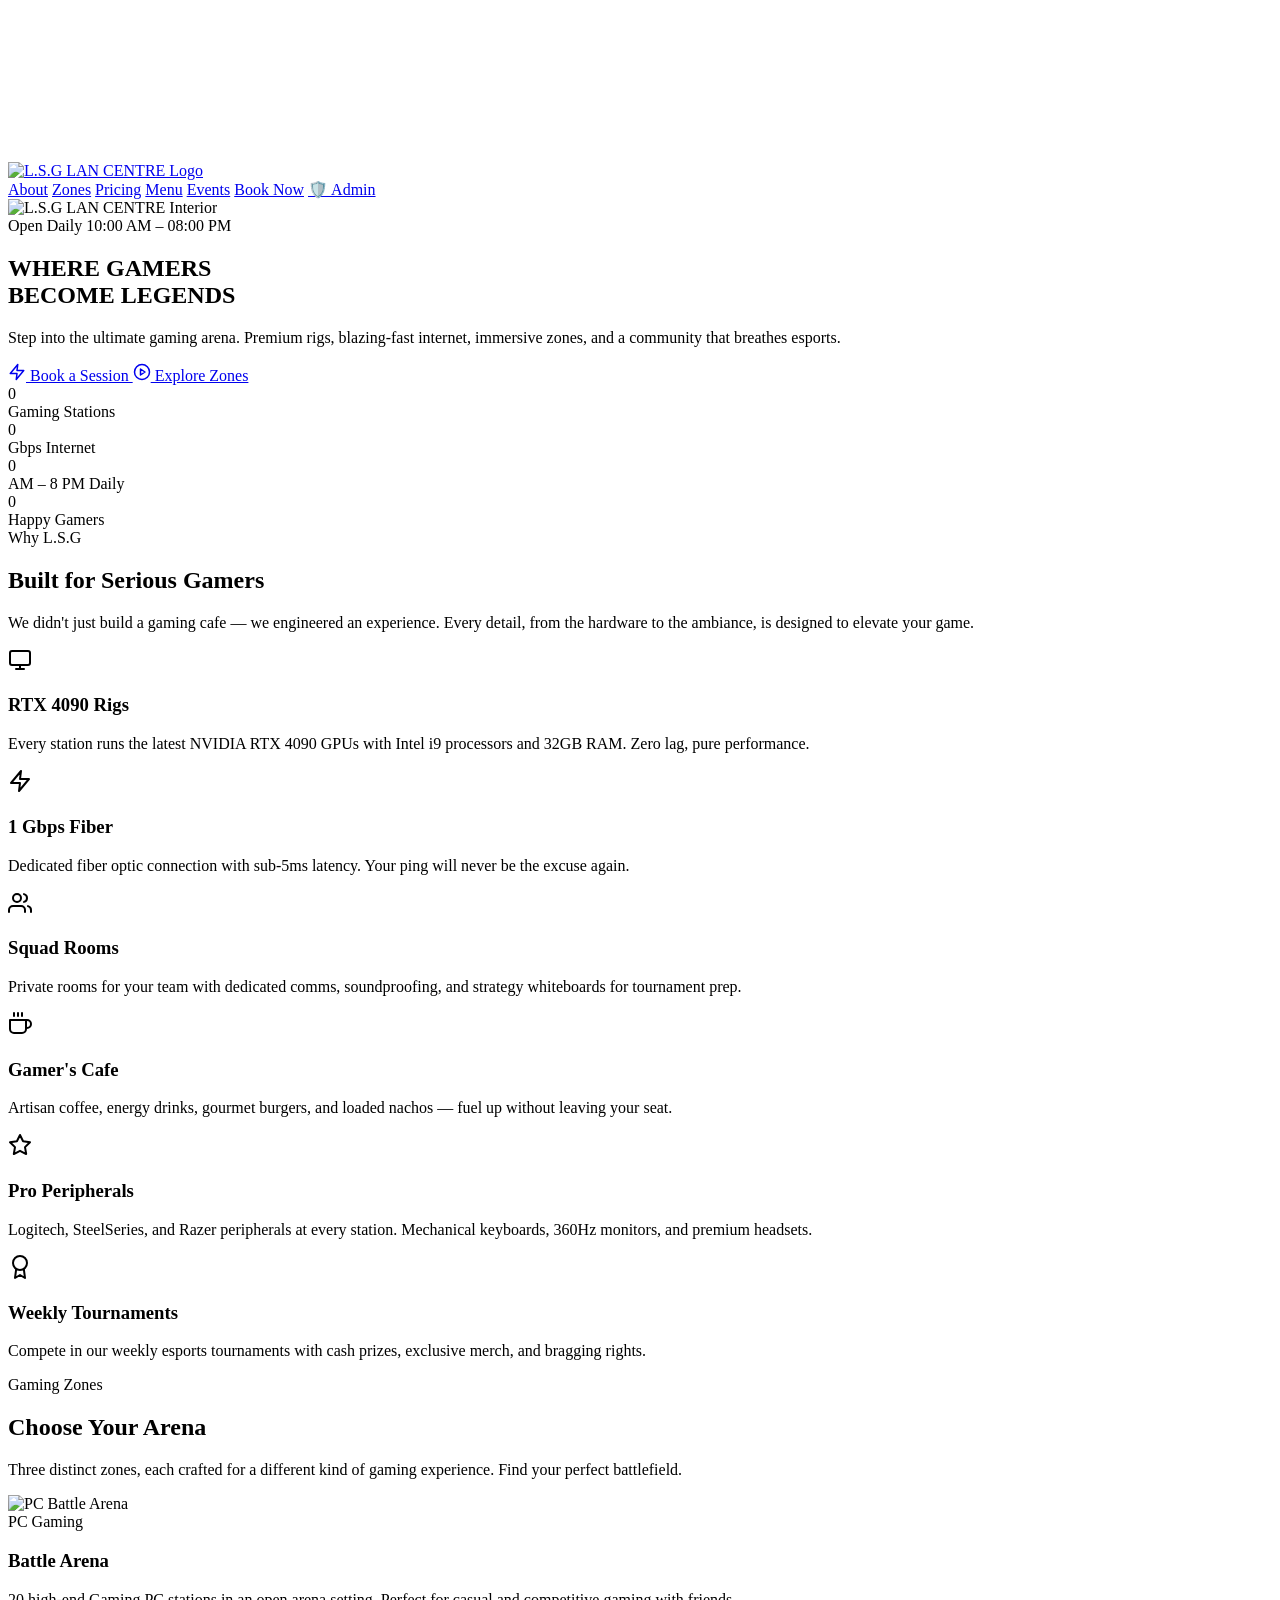
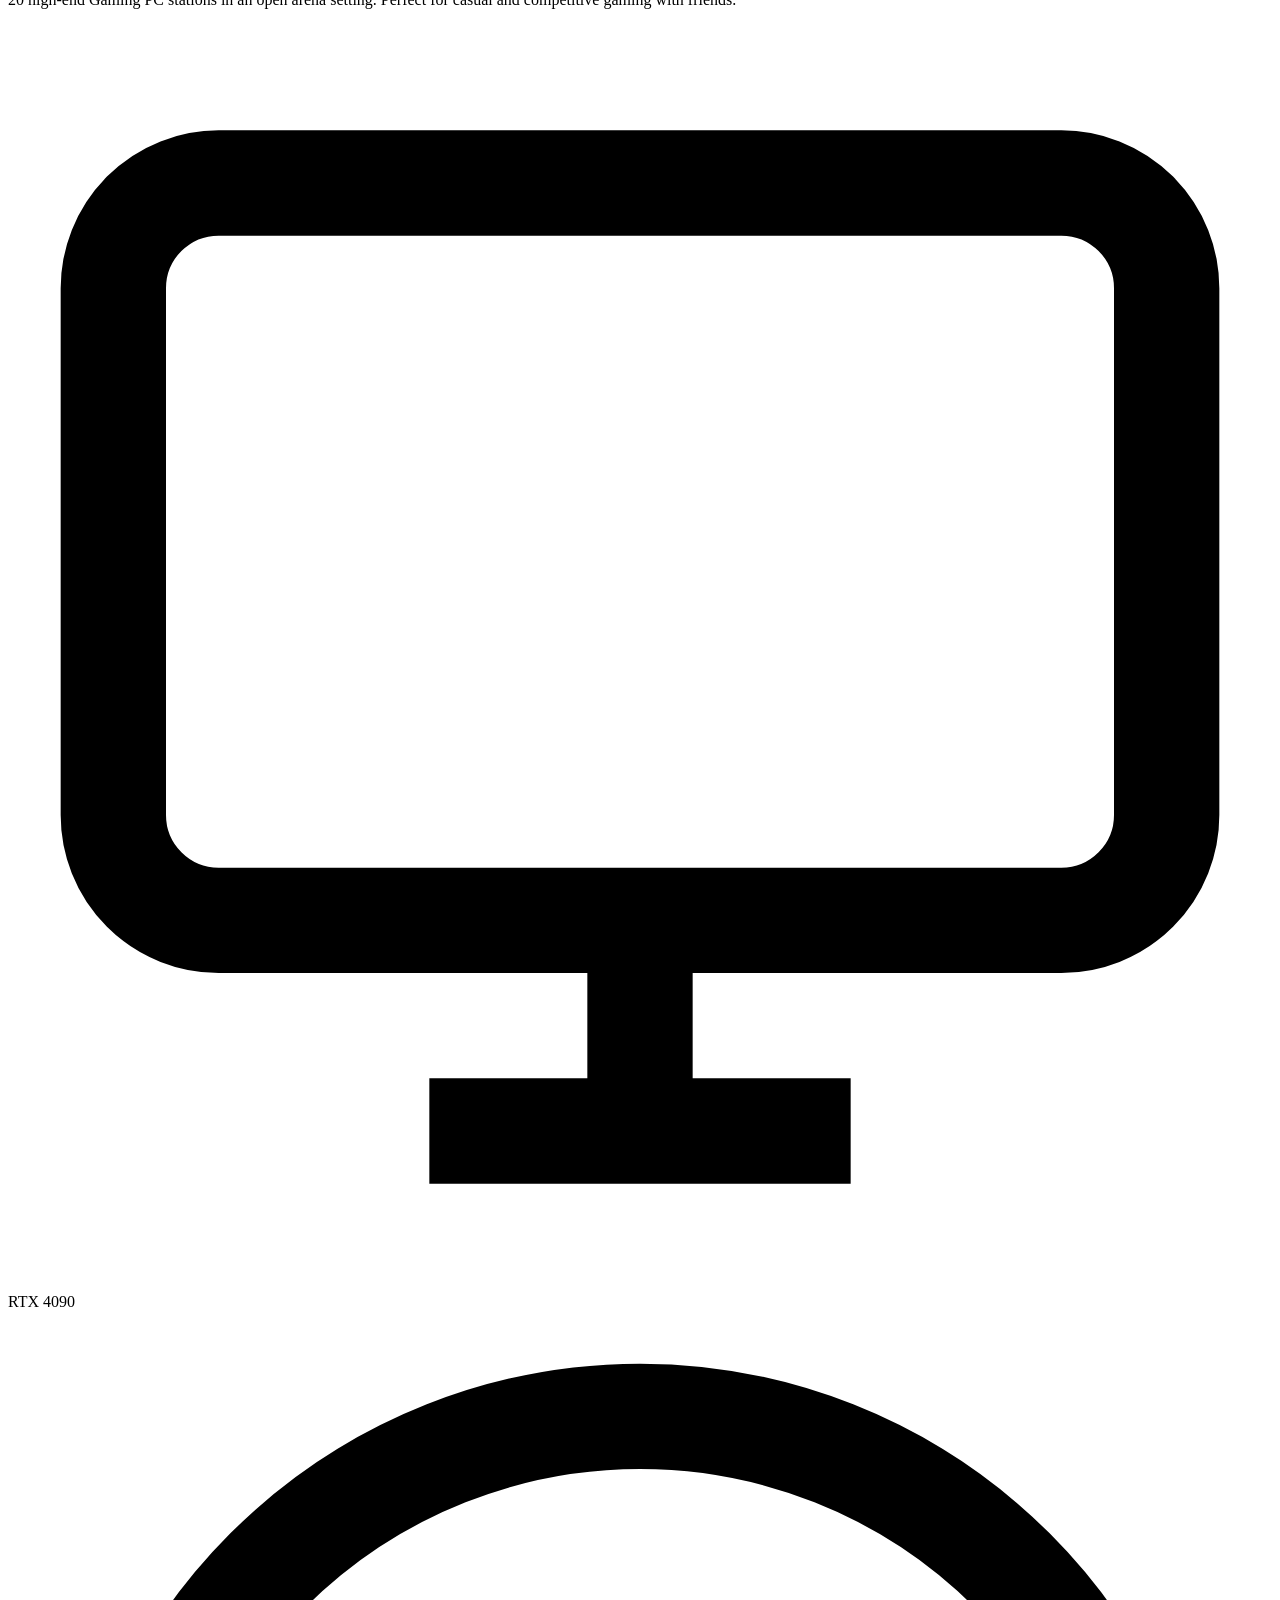
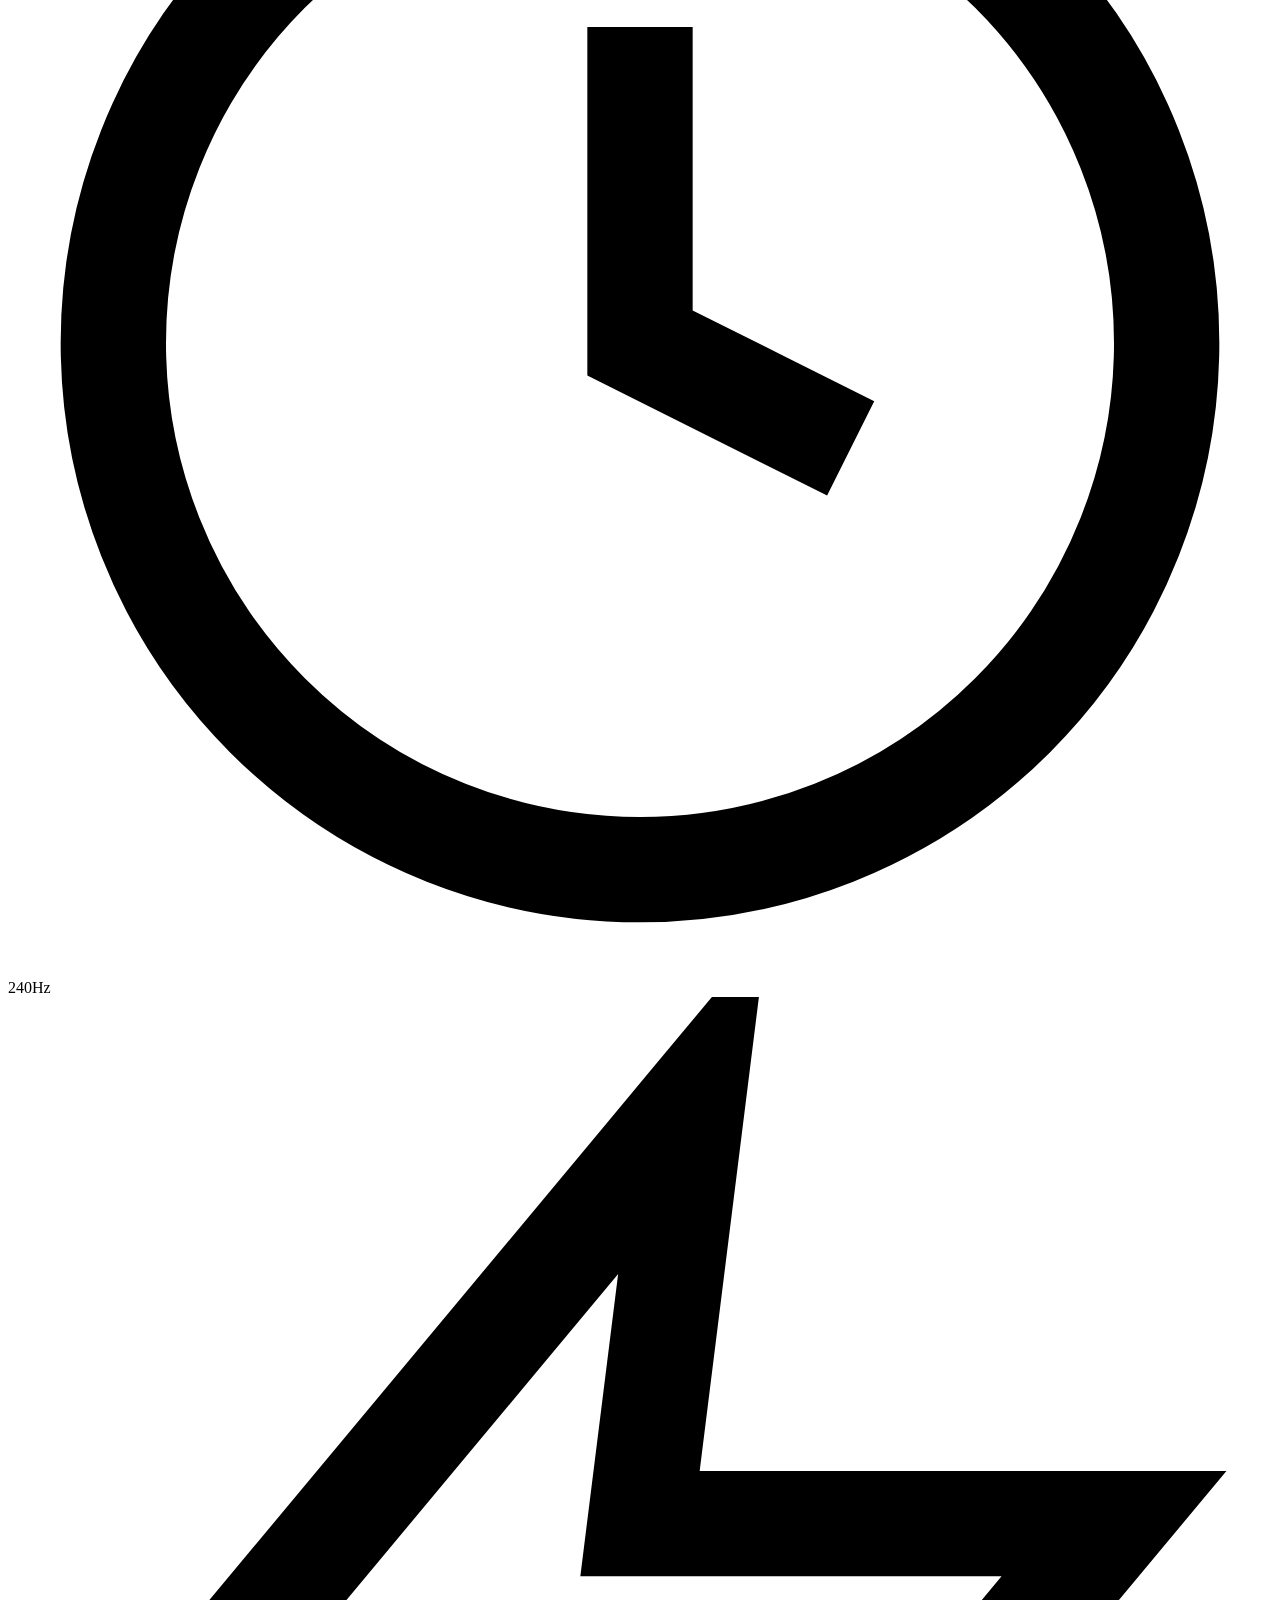
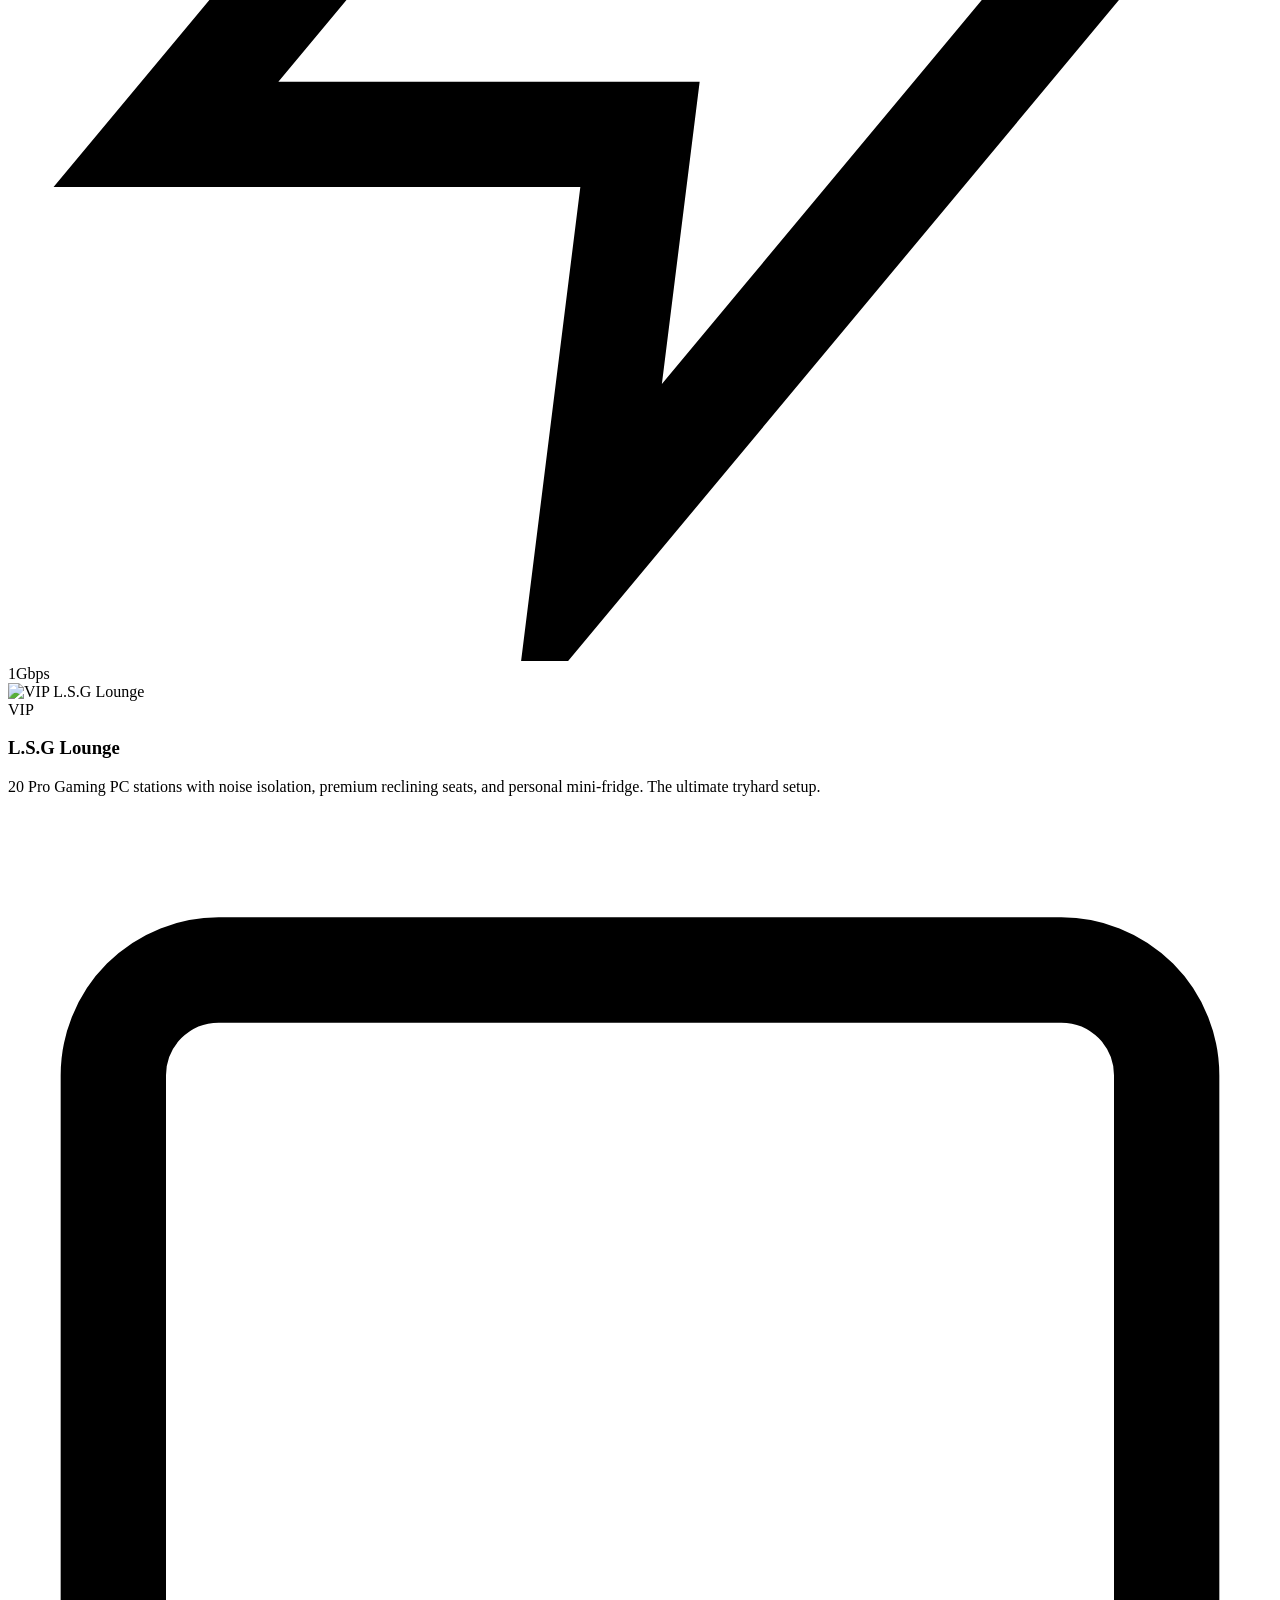
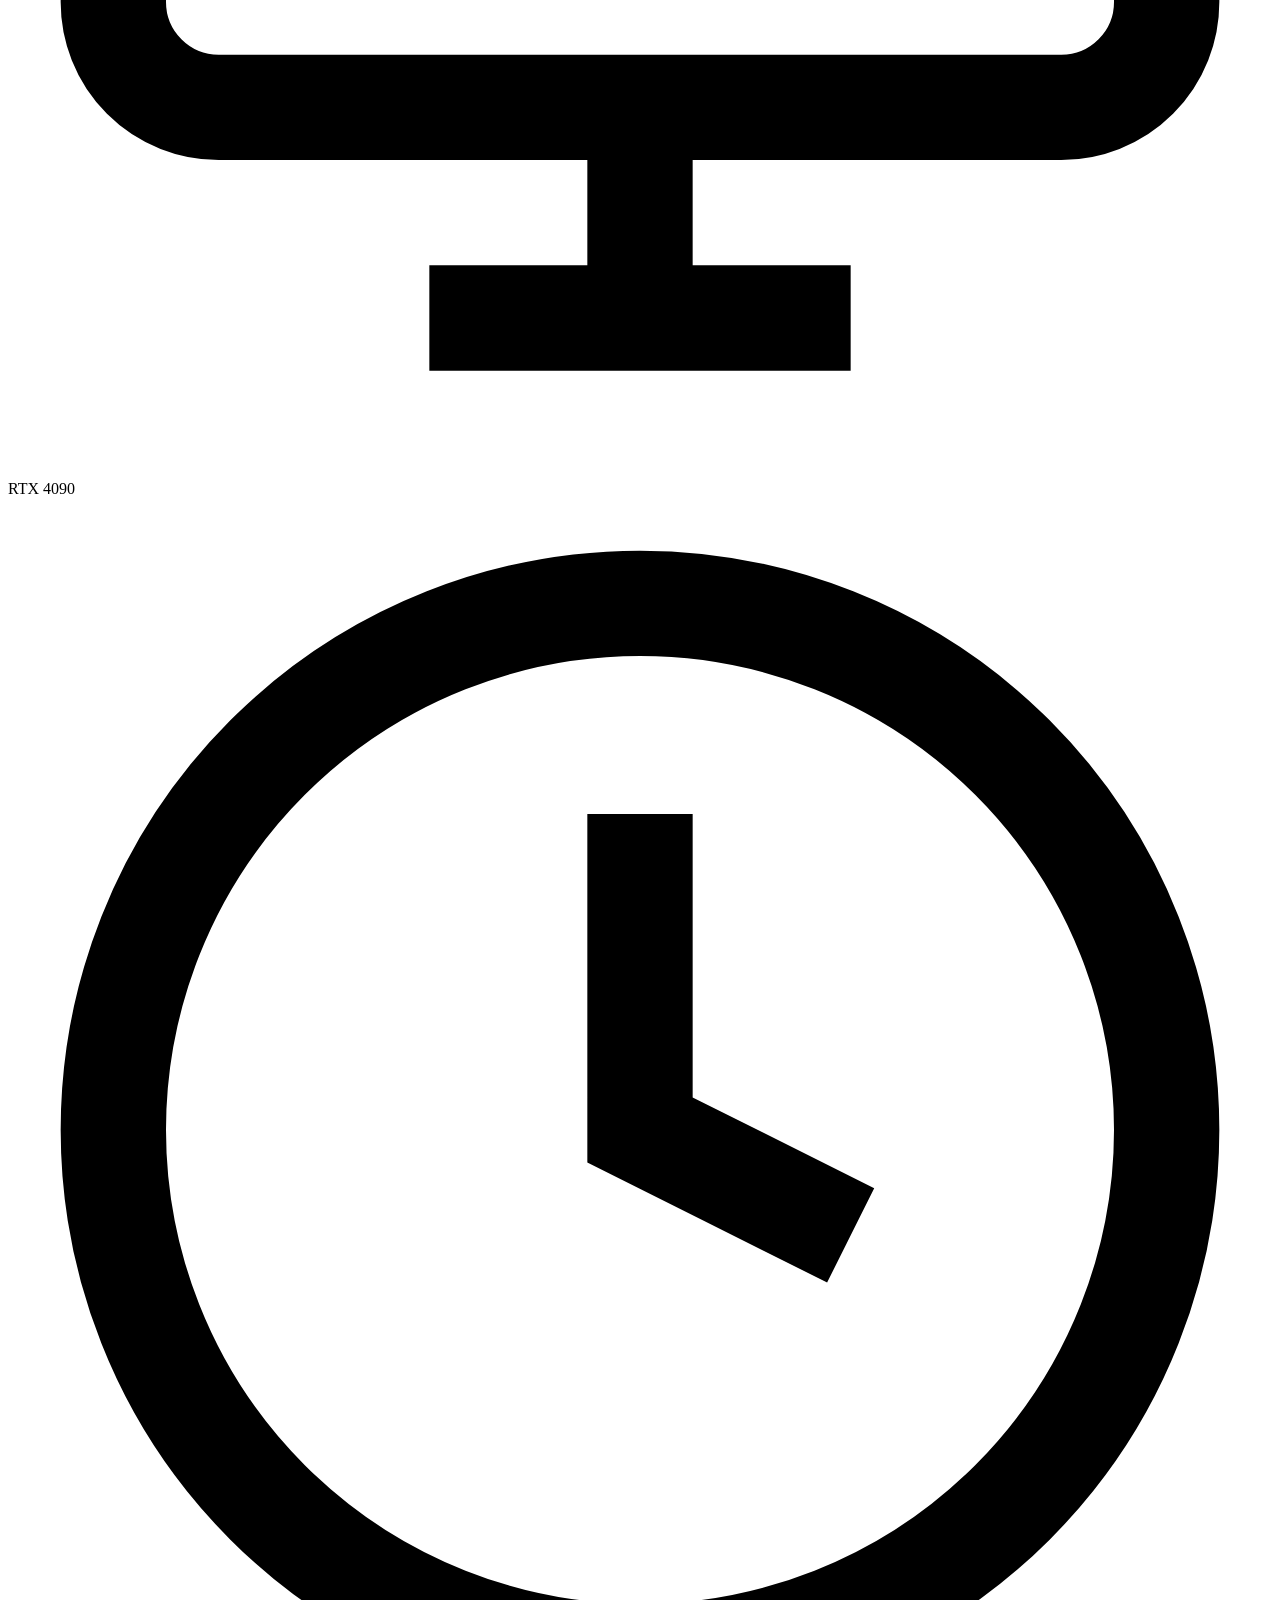
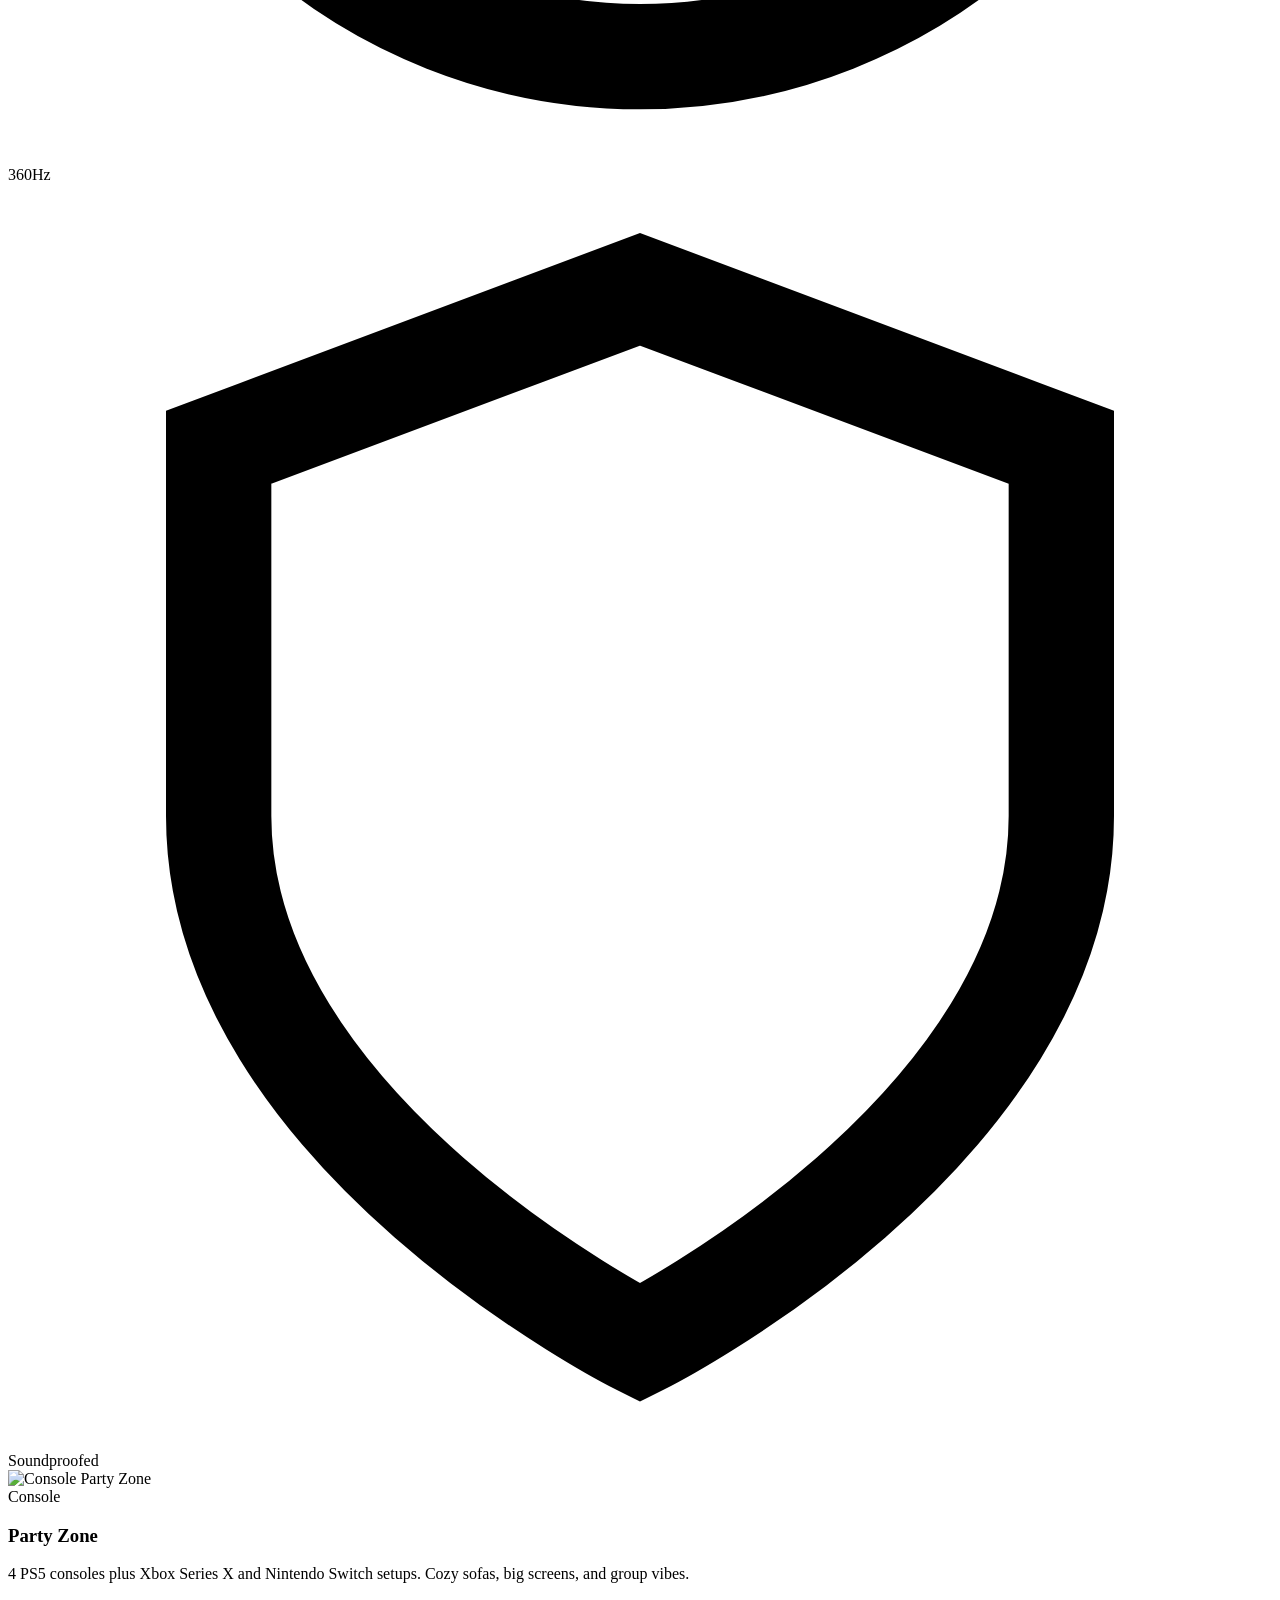
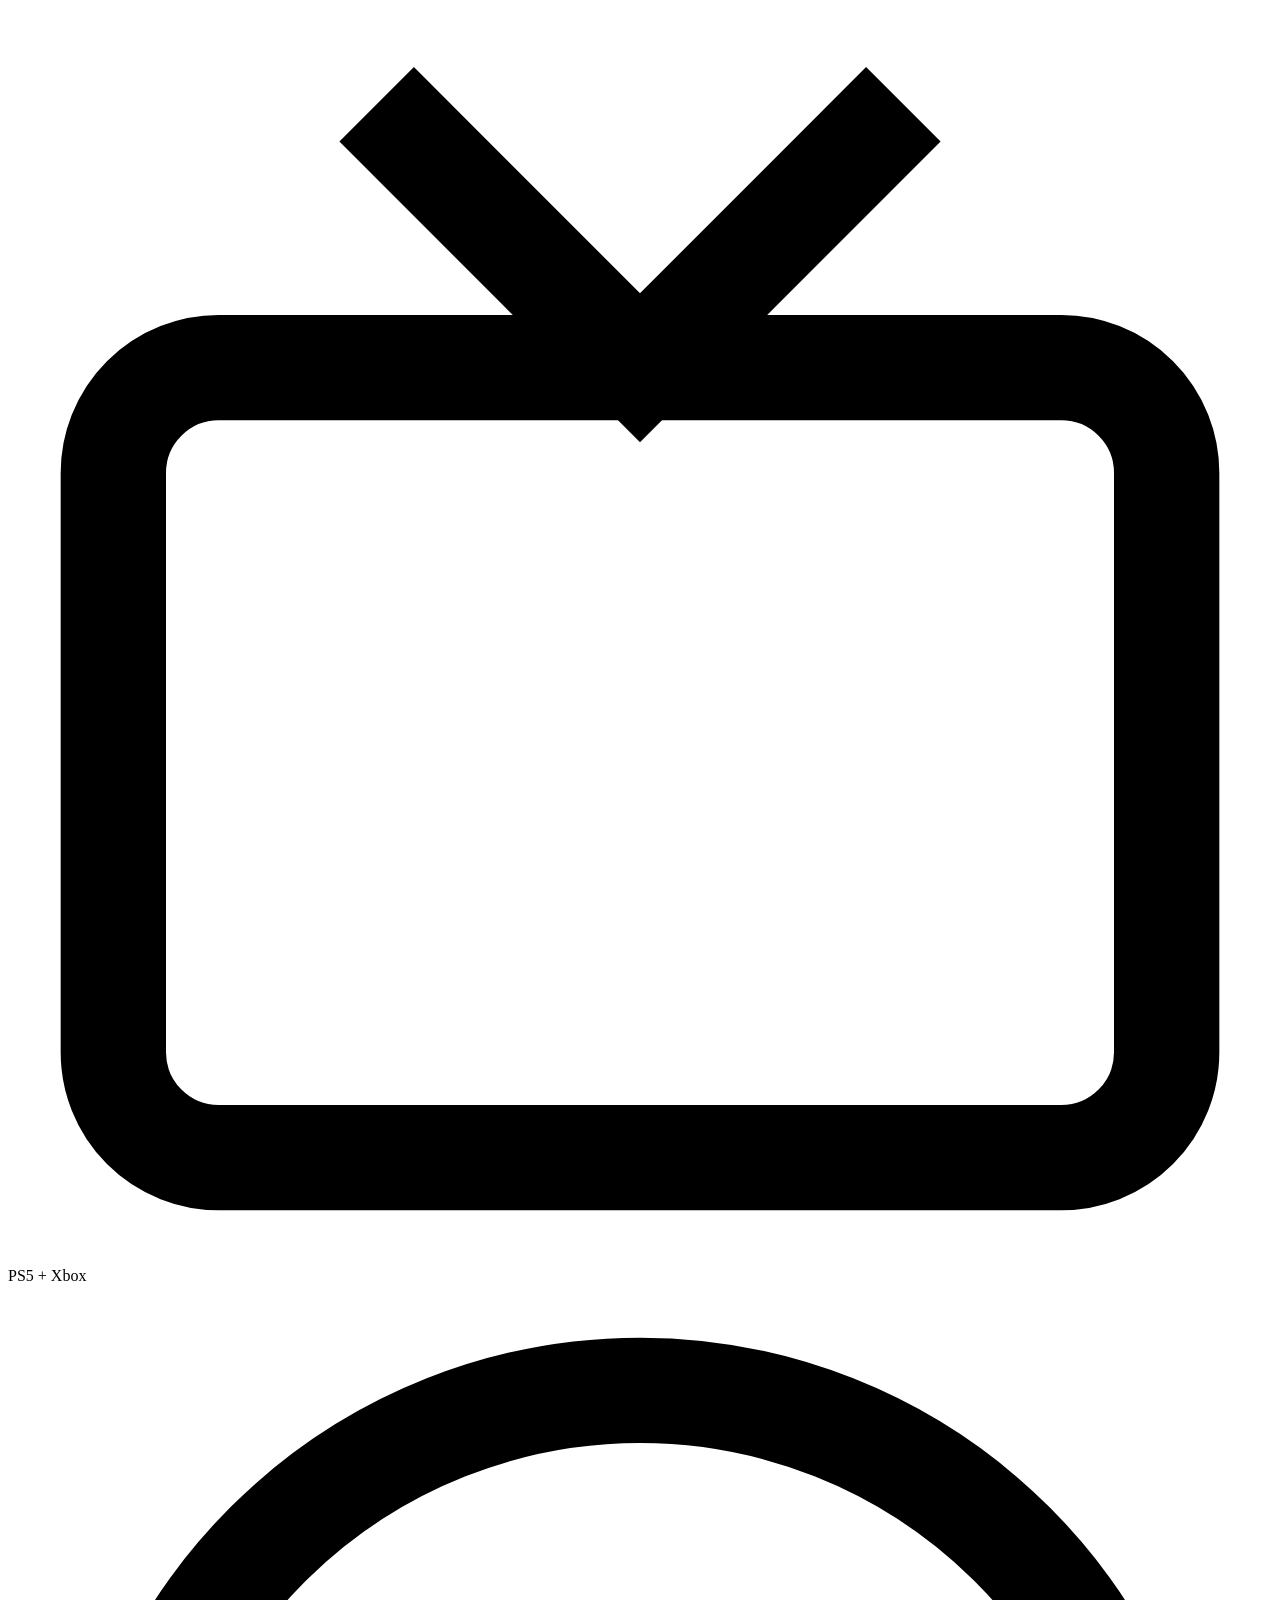
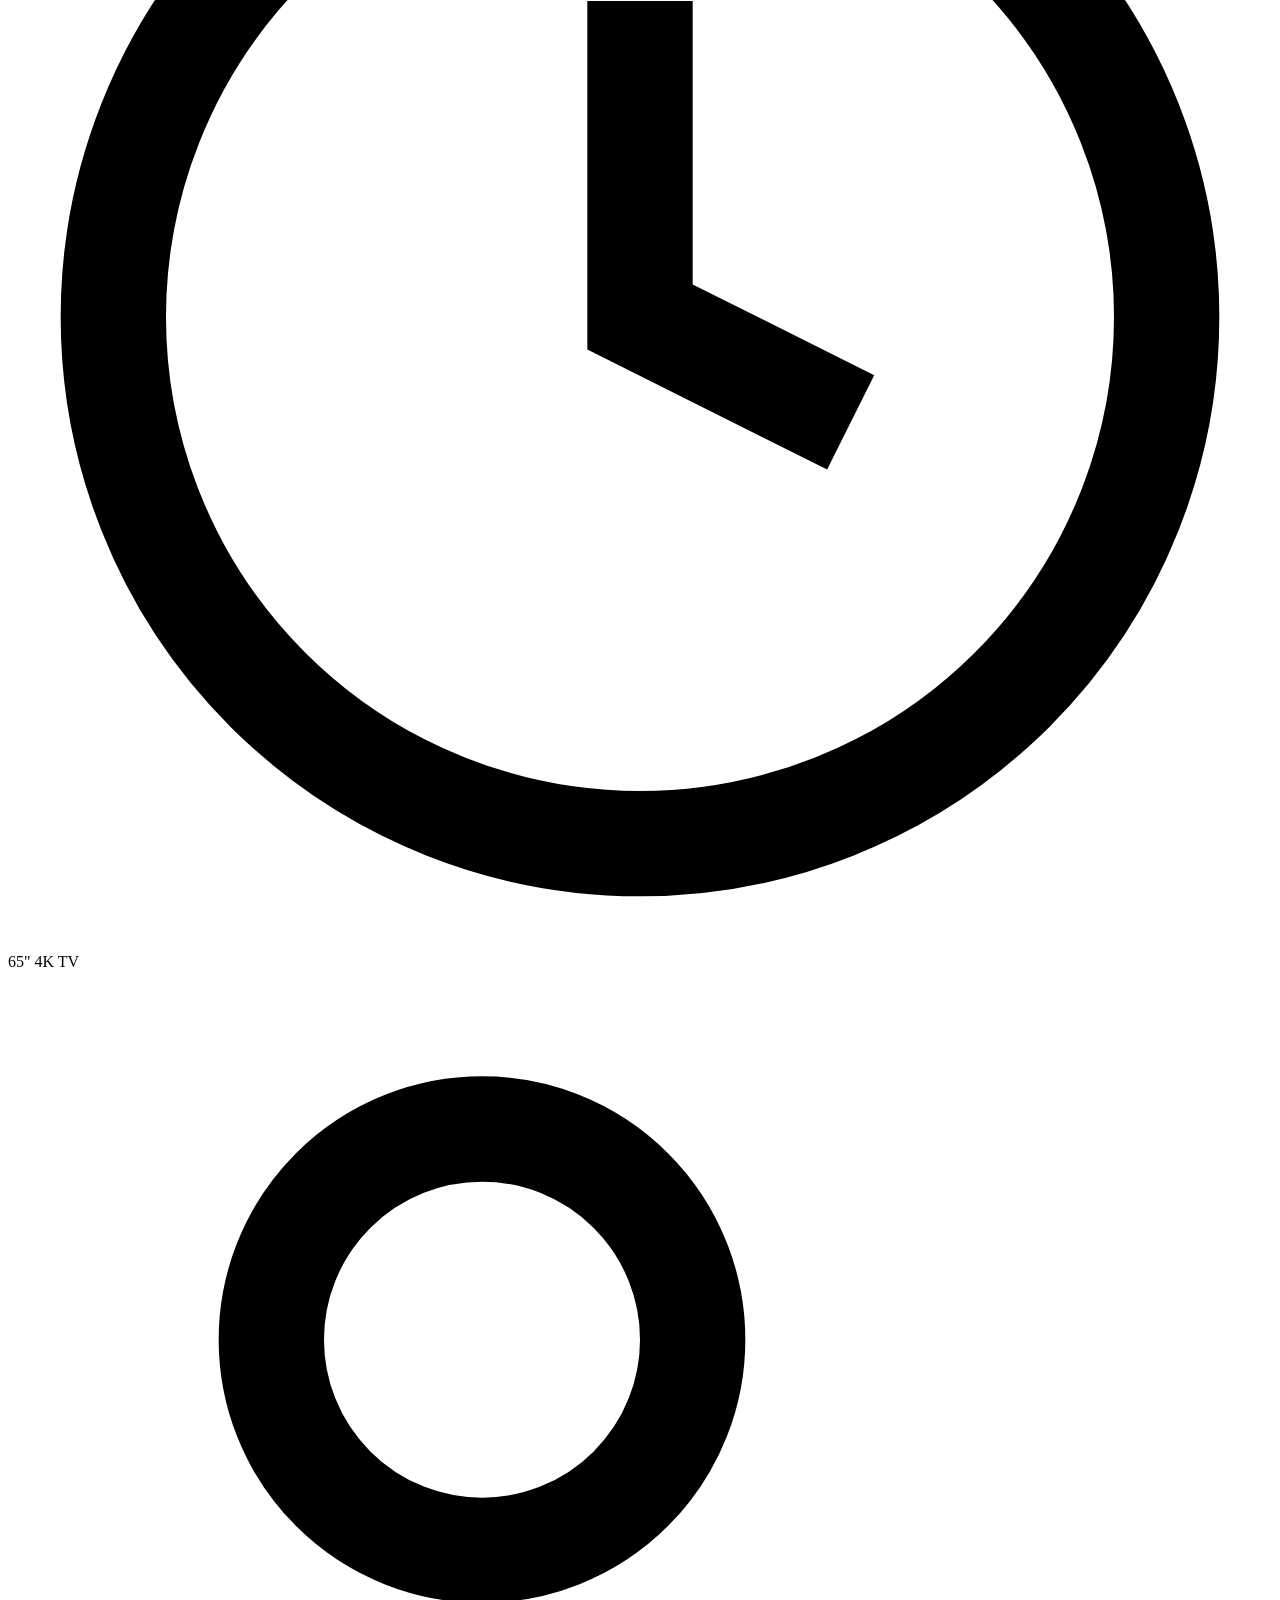
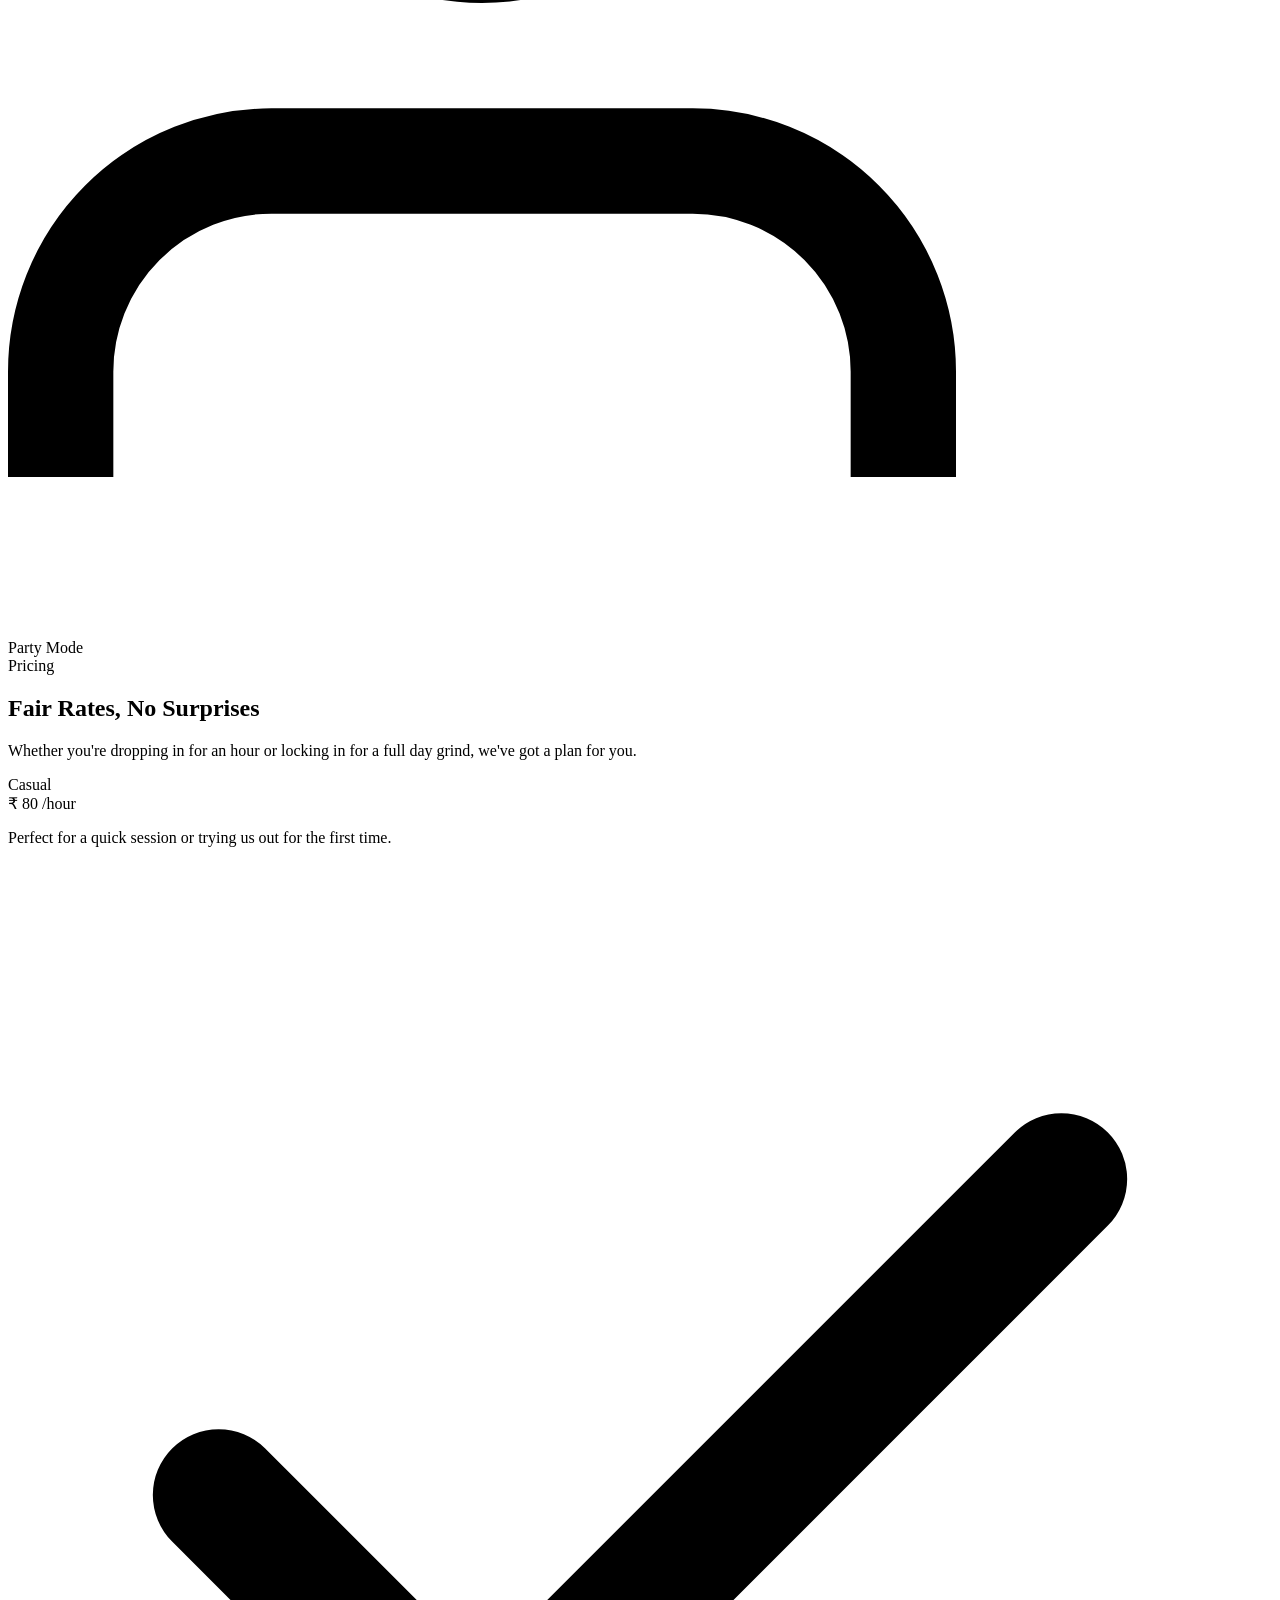
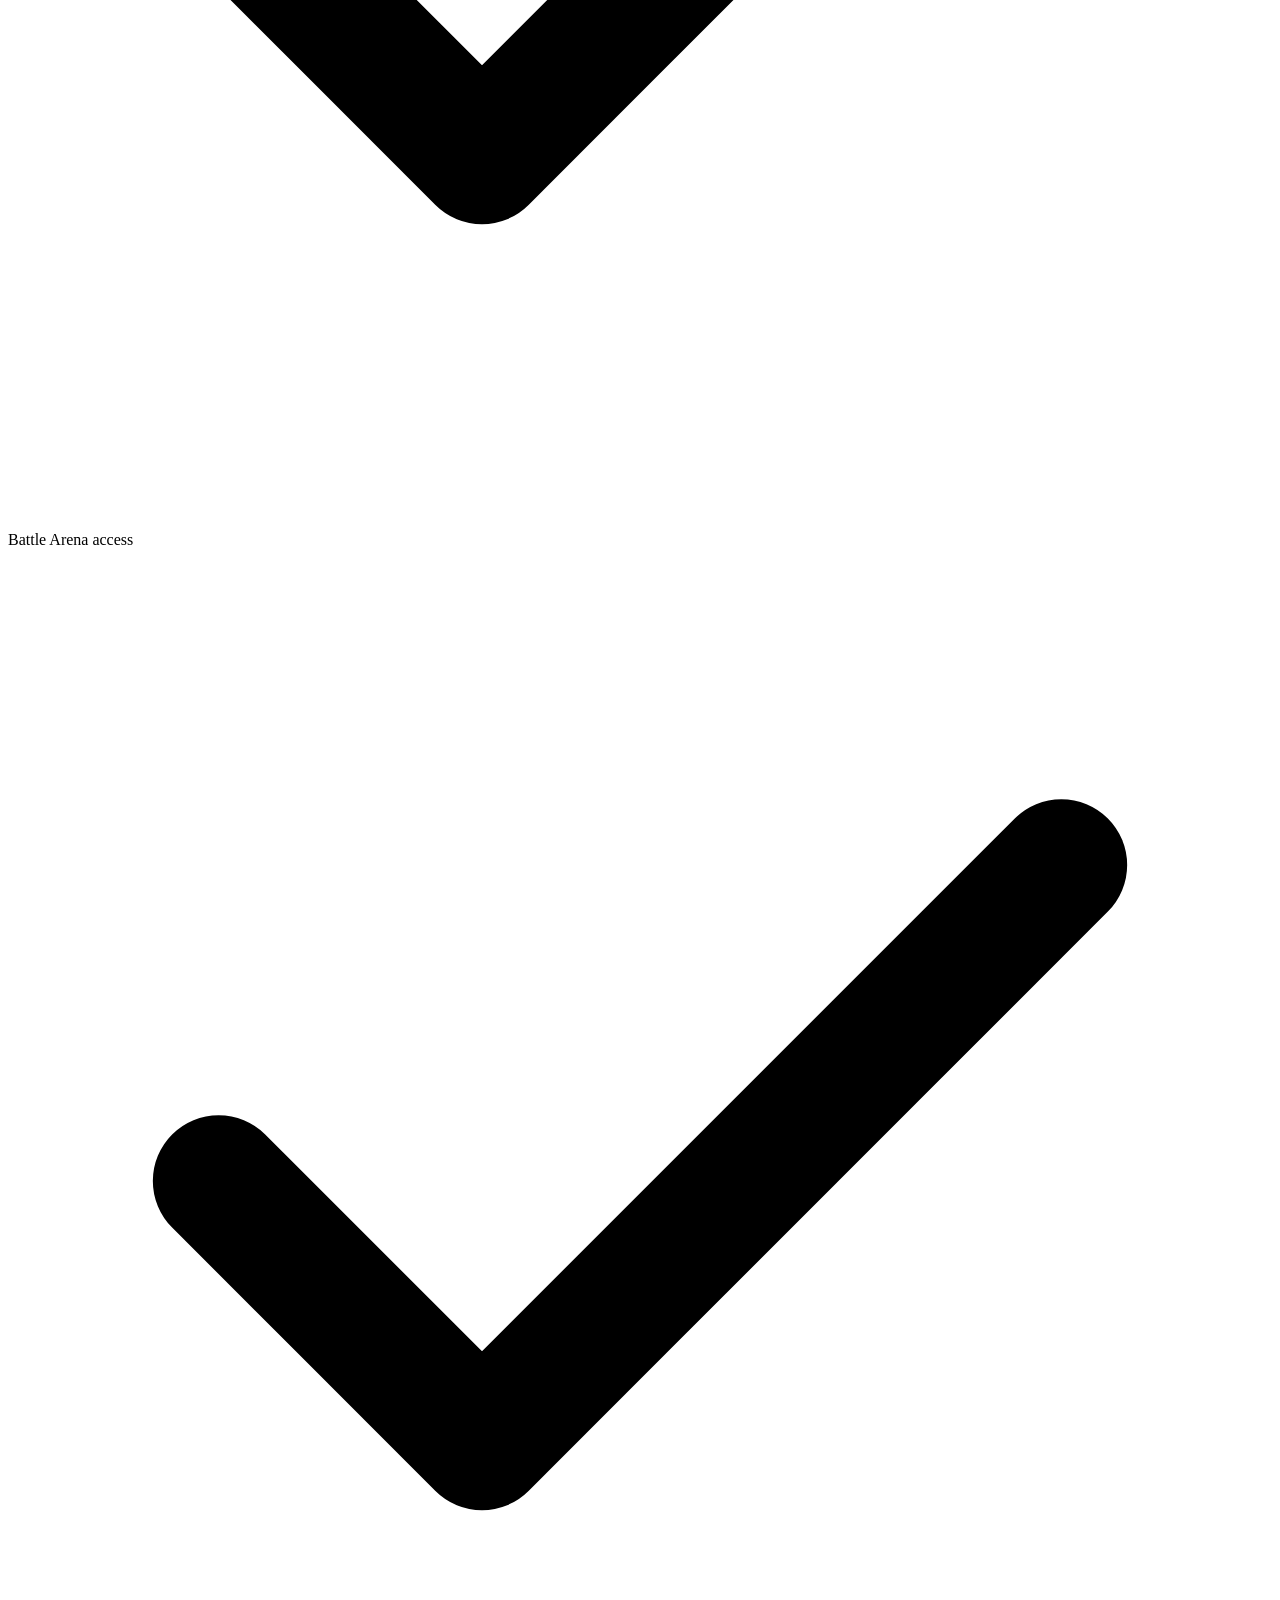
==== index.html @ e2917b2c "Add index.html" ====
<!DOCTYPE html>
<html lang="en">
<head>
  <meta charset="UTF-8">
  <meta name="viewport" content="width=device-width, initial-scale=1.0">
  <meta name="description" content="L.S.G LAN CENTRE — Premium esports arena, high-end PC gaming, VIP lounges, console zones, gourmet food & drinks. Book your session now.">
  <meta name="keywords" content="gaming cafe, esports, PC gaming, gaming lounge, VIP gaming, tournaments">
  <title>L.S.G LAN CENTRE — Premium Gaming Cafe & Esports Arena</title>
  <link rel="stylesheet" href="style.css?v=5.1">
  <link rel="icon" type="image/png" href="images/lsg-logo.png">
  <link rel="apple-touch-icon" href="images/lsg-logo.png">
</head>
<body>

  
  <!-- Particle Canvas -->
  <canvas id="particles-canvas"></canvas>

  <!-- ====== NAVBAR ====== -->
  <nav class="navbar" id="navbar">
    <div class="container">
      <a href="#" class="nav-logo" aria-label="L.S.G LAN CENTRE">
        <img src="images/lsg-logo.png" alt="L.S.G LAN CENTRE Logo" class="nav-logo-img">
      </a>

      <div class="nav-links" id="navLinks">
        <a href="#about">About</a>
        <a href="#zones">Zones</a>
        <a href="#pricing">Pricing</a>
        <a href="#menu">Menu</a>
        <a href="#events">Events</a>
        <a href="#checkout" class="nav-cta">Book Now</a>
        <a href="admin.html" class="nav-admin-link" title="Admin Portal & Booking Management">🛡️ Admin</a>
      </div>

      <div class="mobile-toggle" id="mobileToggle">
        <span></span>
        <span></span>
        <span></span>
      </div>
    </div>
  </nav>

  <!-- ====== HERO ====== -->
  <section class="hero" id="hero">
    <div class="hero-bg">
      <img src="images/hero-banner.jpg" alt="L.S.G LAN CENTRE Interior" loading="eager">
    </div>

    <div class="hero-content">
      <div class="hero-badge">
        <span class="pulse-dot"></span>
        Open Daily 10:00 AM – 08:00 PM
      </div>

      <h1 class="hero-title">
        WHERE GAMERS<br>
        <span class="gradient-text">BECOME LEGENDS</span>
      </h1>

      <p class="hero-subtitle">
        Step into the ultimate gaming arena. Premium rigs, blazing-fast internet, immersive zones, and a community that breathes esports.
      </p>

      <div class="hero-actions">
        <a href="#checkout" class="btn btn-primary">
          <svg width="18" height="18" viewBox="0 0 24 24" fill="none" stroke="currentColor" stroke-width="2" stroke-linecap="round" stroke-linejoin="round"><polygon points="13 2 3 14 12 14 11 22 21 10 12 10 13 2"/></svg>
          Book a Session
        </a>
        <a href="#zones" class="btn btn-secondary">
          <svg width="18" height="18" viewBox="0 0 24 24" fill="none" stroke="currentColor" stroke-width="2" stroke-linecap="round" stroke-linejoin="round"><circle cx="12" cy="12" r="10"/><polygon points="10 8 16 12 10 16 10 8"/></svg>
          Explore Zones
        </a>
      </div>

      <div class="hero-stats">
        <div class="hero-stat">
          <div class="hero-stat-value" data-count="44">0</div>
          <div class="hero-stat-label">Gaming Stations</div>
        </div>
        <div class="hero-stat">
          <div class="hero-stat-value" data-count="1">0</div>
          <div class="hero-stat-label">Gbps Internet</div>
        </div>
        <div class="hero-stat">
          <div class="hero-stat-value" data-count="10">0</div>
          <div class="hero-stat-label">AM – 8 PM Daily</div>
        </div>
        <div class="hero-stat">
          <div class="hero-stat-value" data-count="5000">0</div>
          <div class="hero-stat-label">Happy Gamers</div>
        </div>
      </div>
    </div>

    <div class="scroll-indicator">
      <div class="mouse"></div>
    </div>
  </section>

  <!-- ====== FEATURES / ABOUT ====== -->
  <section class="section" id="about">
    <div class="container">
      <div class="section-header reveal">
        <div class="section-tag">Why L.S.G</div>
        <h2 class="section-title">Built for <span class="gradient-text">Serious Gamers</span></h2>
        <p class="section-description">
          We didn't just build a gaming cafe — we engineered an experience. Every detail, from the hardware to the ambiance, is designed to elevate your game.
        </p>
      </div>

      <div class="features-grid">
        <div class="feature-card reveal">
          <div class="feature-icon purple">
            <svg width="24" height="24" viewBox="0 0 24 24" fill="none" stroke="currentColor" stroke-width="2" stroke-linecap="round" stroke-linejoin="round"><rect x="2" y="3" width="20" height="14" rx="2"/><line x1="8" y1="21" x2="16" y2="21"/><line x1="12" y1="17" x2="12" y2="21"/></svg>
          </div>
          <h3>RTX 4090 Rigs</h3>
          <p>Every station runs the latest NVIDIA RTX 4090 GPUs with Intel i9 processors and 32GB RAM. Zero lag, pure performance.</p>
        </div>

        <div class="feature-card reveal">
          <div class="feature-icon cyan">
            <svg width="24" height="24" viewBox="0 0 24 24" fill="none" stroke="currentColor" stroke-width="2" stroke-linecap="round" stroke-linejoin="round"><path d="M13 2L3 14h9l-1 8 10-12h-9l1-8z"/></svg>
          </div>
          <h3>1 Gbps Fiber</h3>
          <p>Dedicated fiber optic connection with sub-5ms latency. Your ping will never be the excuse again.</p>
        </div>

        <div class="feature-card reveal">
          <div class="feature-icon green">
            <svg width="24" height="24" viewBox="0 0 24 24" fill="none" stroke="currentColor" stroke-width="2" stroke-linecap="round" stroke-linejoin="round"><path d="M17 21v-2a4 4 0 0 0-4-4H5a4 4 0 0 0-4 4v2"/><circle cx="9" cy="7" r="4"/><path d="M23 21v-2a4 4 0 0 0-3-3.87"/><path d="M16 3.13a4 4 0 0 1 0 7.75"/></svg>
          </div>
          <h3>Squad Rooms</h3>
          <p>Private rooms for your team with dedicated comms, soundproofing, and strategy whiteboards for tournament prep.</p>
        </div>

        <div class="feature-card reveal">
          <div class="feature-icon pink">
            <svg width="24" height="24" viewBox="0 0 24 24" fill="none" stroke="currentColor" stroke-width="2" stroke-linecap="round" stroke-linejoin="round"><path d="M18 8h1a4 4 0 0 1 0 8h-1"/><path d="M2 8h16v9a4 4 0 0 1-4 4H6a4 4 0 0 1-4-4V8z"/><line x1="6" y1="1" x2="6" y2="4"/><line x1="10" y1="1" x2="10" y2="4"/><line x1="14" y1="1" x2="14" y2="4"/></svg>
          </div>
          <h3>Gamer's Cafe</h3>
          <p>Artisan coffee, energy drinks, gourmet burgers, and loaded nachos — fuel up without leaving your seat.</p>
        </div>

        <div class="feature-card reveal">
          <div class="feature-icon orange">
            <svg width="24" height="24" viewBox="0 0 24 24" fill="none" stroke="currentColor" stroke-width="2" stroke-linecap="round" stroke-linejoin="round"><polygon points="12 2 15.09 8.26 22 9.27 17 14.14 18.18 21.02 12 17.77 5.82 21.02 7 14.14 2 9.27 8.91 8.26 12 2"/></svg>
          </div>
          <h3>Pro Peripherals</h3>
          <p>Logitech, SteelSeries, and Razer peripherals at every station. Mechanical keyboards, 360Hz monitors, and premium headsets.</p>
        </div>

        <div class="feature-card reveal">
          <div class="feature-icon gold">
            <svg width="24" height="24" viewBox="0 0 24 24" fill="none" stroke="currentColor" stroke-width="2" stroke-linecap="round" stroke-linejoin="round"><circle cx="12" cy="8" r="7"/><polyline points="8.21 13.89 7 23 12 20 17 23 15.79 13.88"/></svg>
          </div>
          <h3>Weekly Tournaments</h3>
          <p>Compete in our weekly esports tournaments with cash prizes, exclusive merch, and bragging rights.</p>
        </div>
      </div>
    </div>
  </section>

  <!-- ====== GAMING ZONES ====== -->
  <section class="section" id="zones" style="background: var(--bg-secondary);">
    <div class="container">
      <div class="section-header reveal">
        <div class="section-tag">Gaming Zones</div>
        <h2 class="section-title">Choose Your <span class="gradient-text">Arena</span></h2>
        <p class="section-description">
          Three distinct zones, each crafted for a different kind of gaming experience. Find your perfect battlefield.
        </p>
      </div>

      <div class="zones-grid">
        <div class="zone-card reveal">
          <div class="zone-card-img">
            <img src="images/gaming-station.jpg" alt="PC Battle Arena" loading="lazy">
          </div>
          <div class="zone-card-content">
            <span class="zone-card-tag pc">PC Gaming</span>
            <h3>Battle Arena</h3>
            <p>20 high-end Gaming PC stations in an open arena setting. Perfect for casual and competitive gaming with friends.</p>
            <div class="zone-card-specs">
              <span class="zone-spec">
                <svg viewBox="0 0 24 24" fill="none" stroke="currentColor" stroke-width="2"><rect x="2" y="3" width="20" height="14" rx="2"/><line x1="8" y1="21" x2="16" y2="21"/><line x1="12" y1="17" x2="12" y2="21"/></svg>
                RTX 4090
              </span>
              <span class="zone-spec">
                <svg viewBox="0 0 24 24" fill="none" stroke="currentColor" stroke-width="2"><circle cx="12" cy="12" r="10"/><polyline points="12 6 12 12 16 14"/></svg>
                240Hz
              </span>
              <span class="zone-spec">
                <svg viewBox="0 0 24 24" fill="none" stroke="currentColor" stroke-width="2"><path d="M13 2L3 14h9l-1 8 10-12h-9l1-8z"/></svg>
                1Gbps
              </span>
            </div>
          </div>
        </div>

        <div class="zone-card reveal">
          <div class="zone-card-img">
            <img src="images/vip-lounge.jpg" alt="VIP L.S.G Lounge" loading="lazy">
          </div>
          <div class="zone-card-content">
            <span class="zone-card-tag vip">VIP</span>
            <h3>L.S.G Lounge</h3>
            <p>20 Pro Gaming PC stations with noise isolation, premium reclining seats, and personal mini-fridge. The ultimate tryhard setup.</p>
            <div class="zone-card-specs">
              <span class="zone-spec">
                <svg viewBox="0 0 24 24" fill="none" stroke="currentColor" stroke-width="2"><rect x="2" y="3" width="20" height="14" rx="2"/><line x1="8" y1="21" x2="16" y2="21"/><line x1="12" y1="17" x2="12" y2="21"/></svg>
                RTX 4090
              </span>
              <span class="zone-spec">
                <svg viewBox="0 0 24 24" fill="none" stroke="currentColor" stroke-width="2"><circle cx="12" cy="12" r="10"/><polyline points="12 6 12 12 16 14"/></svg>
                360Hz
              </span>
              <span class="zone-spec">
                <svg viewBox="0 0 24 24" fill="none" stroke="currentColor" stroke-width="2"><path d="M12 22s8-4 8-10V5l-8-3-8 3v7c0 6 8 10 8 10z"/></svg>
                Soundproofed
              </span>
            </div>
          </div>
        </div>

        <div class="zone-card reveal">
          <div class="zone-card-img">
            <img src="images/console-zone.jpg" alt="Console Party Zone" loading="lazy">
          </div>
          <div class="zone-card-content">
            <span class="zone-card-tag console">Console</span>
            <h3>Party Zone</h3>
            <p>4 PS5 consoles plus Xbox Series X and Nintendo Switch setups. Cozy sofas, big screens, and group vibes.</p>
            <div class="zone-card-specs">
              <span class="zone-spec">
                <svg viewBox="0 0 24 24" fill="none" stroke="currentColor" stroke-width="2"><rect x="2" y="7" width="20" height="15" rx="2" ry="2"/><polyline points="17 2 12 7 7 2"/></svg>
                PS5 + Xbox
              </span>
              <span class="zone-spec">
                <svg viewBox="0 0 24 24" fill="none" stroke="currentColor" stroke-width="2"><circle cx="12" cy="12" r="10"/><polyline points="12 6 12 12 16 14"/></svg>
                65" 4K TV
              </span>
              <span class="zone-spec">
                <svg viewBox="0 0 24 24" fill="none" stroke="currentColor" stroke-width="2"><path d="M17 21v-2a4 4 0 0 0-4-4H5a4 4 0 0 0-4 4v2"/><circle cx="9" cy="7" r="4"/></svg>
                Party Mode
              </span>
            </div>
          </div>
        </div>
      </div>
    </div>
  </section>

  <!-- ====== PRICING ====== -->
  <section class="section" id="pricing">
    <div class="container">
      <div class="section-header reveal">
        <div class="section-tag">Pricing</div>
        <h2 class="section-title">Fair Rates, <span class="gradient-text">No Surprises</span></h2>
        <p class="section-description">
          Whether you're dropping in for an hour or locking in for a full day grind, we've got a plan for you.
        </p>
      </div>

      <div class="pricing-grid">
        <!-- Casual Plan -->
        <div class="pricing-card reveal">
          <div class="pricing-tier">Casual</div>
          <div class="pricing-price">
            <span class="pricing-currency">₹</span>
            <span class="pricing-amount">80</span>
            <span class="pricing-period">/hour</span>
          </div>
          <p class="pricing-desc">Perfect for a quick session or trying us out for the first time.</p>
          <div class="pricing-features">
            <div class="pricing-feature">
              <svg viewBox="0 0 24 24" fill="none" stroke="currentColor" stroke-width="2.5" stroke-linecap="round" stroke-linejoin="round"><polyline points="20 6 9 17 4 12"/></svg>
              Battle Arena access
            </div>
            <div class="pricing-feature">
              <svg viewBox="0 0 24 24" fill="none" stroke="currentColor" stroke-width="2.5" stroke-linecap="round" stroke-linejoin="round"><polyline points="20 6 9 17 4 12"/></svg>
              High-end PC station
            </div>
            <div class="pricing-feature">
              <svg viewBox="0 0 24 24" fill="none" stroke="currentColor" stroke-width="2.5" stroke-linecap="round" stroke-linejoin="round"><polyline points="20 6 9 17 4 12"/></svg>
              Pro peripherals included
            </div>
            <div class="pricing-feature">
              <svg viewBox="0 0 24 24" fill="none" stroke="currentColor" stroke-width="2.5" stroke-linecap="round" stroke-linejoin="round"><polyline points="20 6 9 17 4 12"/></svg>
              Free Wi-Fi
            </div>
          </div>
          <a href="#checkout" class="btn btn-secondary get-started-btn" data-station="battle-arena" data-duration="1" data-plan="casual">Get Started</a>
        </div>

        <!-- Pro Plan -->
        <div class="pricing-card popular reveal">
          <div class="popular-badge">Most Popular</div>
          <div class="pricing-tier">Pro Gamer</div>
          <div class="pricing-price">
            <span class="pricing-currency">₹</span>
            <span class="pricing-amount">500</span>
            <span class="pricing-period">/day pass</span>
          </div>
          <p class="pricing-desc">Full day access with premium perks. Our most popular choice.</p>
          <div class="pricing-features">
            <div class="pricing-feature">
              <svg viewBox="0 0 24 24" fill="none" stroke="currentColor" stroke-width="2.5" stroke-linecap="round" stroke-linejoin="round"><polyline points="20 6 9 17 4 12"/></svg>
              All zones access
            </div>
            <div class="pricing-feature">
              <svg viewBox="0 0 24 24" fill="none" stroke="currentColor" stroke-width="2.5" stroke-linecap="round" stroke-linejoin="round"><polyline points="20 6 9 17 4 12"/></svg>
              Priority station booking
            </div>
            <div class="pricing-feature">
              <svg viewBox="0 0 24 24" fill="none" stroke="currentColor" stroke-width="2.5" stroke-linecap="round" stroke-linejoin="round"><polyline points="20 6 9 17 4 12"/></svg>
              Free coffee & energy drink
            </div>
            <div class="pricing-feature">
              <svg viewBox="0 0 24 24" fill="none" stroke="currentColor" stroke-width="2.5" stroke-linecap="round" stroke-linejoin="round"><polyline points="20 6 9 17 4 12"/></svg>
              Tournament entry included
            </div>
            <div class="pricing-feature">
              <svg viewBox="0 0 24 24" fill="none" stroke="currentColor" stroke-width="2.5" stroke-linecap="round" stroke-linejoin="round"><polyline points="20 6 9 17 4 12"/></svg>
              10% food discount
            </div>
          </div>
          <a href="#checkout" class="btn btn-primary get-started-btn" data-station="battle-arena" data-duration="8" data-plan="pro">Get Day Pass</a>
        </div>

        <!-- VIP Plan -->
        <div class="pricing-card reveal">
          <div class="pricing-tier">VIP Monthly</div>
          <div class="pricing-price">
            <span class="pricing-currency">₹</span>
            <span class="pricing-amount">2,999</span>
            <span class="pricing-period">/month</span>
          </div>
          <p class="pricing-desc">Unlimited access with VIP perks. For the dedicated grinder.</p>
          <div class="pricing-features">
            <div class="pricing-feature">
              <svg viewBox="0 0 24 24" fill="none" stroke="currentColor" stroke-width="2.5" stroke-linecap="round" stroke-linejoin="round"><polyline points="20 6 9 17 4 12"/></svg>
              Unlimited access all zones
            </div>
            <div class="pricing-feature">
              <svg viewBox="0 0 24 24" fill="none" stroke="currentColor" stroke-width="2.5" stroke-linecap="round" stroke-linejoin="round"><polyline points="20 6 9 17 4 12"/></svg>
              VIP Lounge priority
            </div>
            <div class="pricing-feature">
              <svg viewBox="0 0 24 24" fill="none" stroke="currentColor" stroke-width="2.5" stroke-linecap="round" stroke-linejoin="round"><polyline points="20 6 9 17 4 12"/></svg>
              Free food & drinks daily
            </div>
            <div class="pricing-feature">
              <svg viewBox="0 0 24 24" fill="none" stroke="currentColor" stroke-width="2.5" stroke-linecap="round" stroke-linejoin="round"><polyline points="20 6 9 17 4 12"/></svg>
              All tournaments included
            </div>
            <div class="pricing-feature">
              <svg viewBox="0 0 24 24" fill="none" stroke="currentColor" stroke-width="2.5" stroke-linecap="round" stroke-linejoin="round"><polyline points="20 6 9 17 4 12"/></svg>
              Exclusive merch pack
            </div>
            <div class="pricing-feature">
              <svg viewBox="0 0 24 24" fill="none" stroke="currentColor" stroke-width="2.5" stroke-linecap="round" stroke-linejoin="round"><polyline points="20 6 9 17 4 12"/></svg>
              Guest passes (2/month)
            </div>
          </div>
          <a href="#checkout" class="btn btn-secondary get-started-btn" data-station="vip-lounge" data-duration="1" data-plan="vip">Go VIP</a>
        </div>
      </div>
    </div>
  </section>

  <!-- ====== CHECKOUT & RESERVATION ====== -->
  <section class="section checkout-section" id="checkout">
    <div class="container">
      <div class="section-header reveal">
        <div class="section-tag">Reservation &amp; Checkout</div>
        <h2 class="section-title">Reserve Your Rig &amp; <span class="gradient-text">Instant Checkout</span></h2>
        <p class="section-description">
          Choose your station, pick your date &amp; time slot, and proceed to instant UPI payment verification.
        </p>
      </div>

      <div class="checkout-grid reveal">
        <!-- Left: Reservation Details Form -->
        <div class="checkout-form-container">
          <!-- Step 1: Select Gaming Station -->
          <div class="checkout-card" id="stationCard">
            <div class="checkout-card-header">
              <span class="step-num">1</span>
              <div>
                <h3>Select Gaming Station</h3>
                <p>Choose between high-end PCs, VIP pods, PS5 console, or racing simulator</p>
              </div>
            </div>

            <div class="stations-selector" id="stationSelector">
              <!-- Station 1: Gaming PC Battle Arena -->
              <div class="station-option active" data-station-id="battle-arena" data-rate="80" data-name="Gaming PC — Battle Arena">
                <div class="station-badge">Popular</div>
                <div class="station-icon">🖥️</div>
                <div class="station-info">
                  <h4>Gaming PC — Battle Arena</h4>
                  <p>RTX 4090 • 240Hz • 1 Gbps Fiber</p>
                </div>
                <div class="station-price">
                  <span class="price-val">₹80</span>
                  <span class="price-unit">/hr</span>
                </div>
              </div>

              <!-- Station 2: VIP Gaming PC Lounge -->
              <div class="station-option" data-station-id="vip-lounge" data-rate="150" data-name="VIP Gaming PC — L.S.G Lounge">
                <div class="station-badge vip">VIP</div>
                <div class="station-icon">👑</div>
                <div class="station-info">
                  <h4>VIP Gaming PC — L.S.G Lounge</h4>
                  <p>RTX 4090 • 360Hz • Soundproofed Pod</p>
                </div>
                <div class="station-price">
                  <span class="price-val">₹150</span>
                  <span class="price-unit">/hr</span>
                </div>
              </div>

              <!-- Station 3: PS5 Console Zone -->
              <div class="station-option" data-station-id="console-zone" data-rate="100" data-name="PS5 Console — Party Zone">
                <div class="station-badge console">Console</div>
                <div class="station-icon">🎮</div>
                <div class="station-info">
                  <h4>PS5 Console — Party Zone</h4>
                  <p>PS5 + Xbox • 65" 4K OLED • DualSense</p>
                </div>
                <div class="station-price">
                  <span class="price-val">₹100</span>
                  <span class="price-unit">/hr</span>
                </div>
              </div>

              <!-- Station 4: Racing Simulator Rig -->
              <div class="station-option" data-station-id="racing-sim" data-rate="120" data-name="Racing Simulator Rig">
                <div class="station-badge sim">Sim Rig</div>
                <div class="station-icon">🏎️</div>
                <div class="station-info">
                  <h4>Racing Simulator Rig</h4>
                  <p>Triple 144Hz • Direct Drive • Force Feedback</p>
                </div>
                <div class="station-price">
                  <span class="price-val">₹120</span>
                  <span class="price-unit">/hr</span>
                </div>
              </div>
            </div>
          </div>

          <!-- Step 2: Date, Slot & Duration -->
          <div class="checkout-card" id="dateSlotCard" style="margin-top: 1.5rem;">
            <div class="checkout-card-header">
              <span class="step-num">2</span>
              <div>
                <h3>Date, Slot &amp; Duration</h3>
                <p>Pick when and how long you want to play</p>
              </div>
            </div>

            <div class="form-row">
              <div class="form-group">
                <label for="bookingDate">Booking Date</label>
                <input type="date" id="bookingDate" required>
              </div>
              <div class="form-group">
                <label for="bookingSlot">Time Slot</label>
                <select id="bookingSlot" required>
                  <option value="10:00 AM - 12:00 PM" selected>10:00 AM – 12:00 PM (Morning)</option>
                  <option value="12:00 PM - 02:00 PM">12:00 PM – 02:00 PM (Afternoon)</option>
                  <option value="02:00 PM - 04:00 PM">02:00 PM – 04:00 PM</option>
                  <option value="04:00 PM - 06:00 PM">04:00 PM – 06:00 PM (Prime)</option>
                  <option value="06:00 PM - 08:00 PM">06:00 PM – 08:00 PM (Evening)</option>
                </select>
              </div>
            </div>

            <div class="form-row">
              <div class="form-group">
                <label for="bookingDuration">Session Duration</label>
                <select id="bookingDuration" required>
                  <option value="1" selected>1 Hour (Standard)</option>
                  <option value="2">2 Hours</option>
                  <option value="3">3 Hours</option>
                  <option value="4">4 Hours (Half Day)</option>
                  <option value="8">8 Hours (Full Day Pass — ₹500 for PC Arena)</option>
                </select>
              </div>
              <div class="form-group">
                <label for="playerDiscord">Discord Tag / Gamer Tag (Optional)</label>
                <input type="text" id="playerDiscord" placeholder="e.g. Shadow#1337">
              </div>
            </div>
          </div>

          <!-- Step 3: Customer Details -->
          <div class="checkout-card" id="customerDetailsCard" style="margin-top: 1.5rem;">
            <div class="checkout-card-header">
              <span class="step-num">3</span>
              <div>
                <h3>Customer Details</h3>
                <p>We'll link your reservation and send booking verification</p>
              </div>
            </div>

            <div class="form-row">
              <div class="form-group">
                <label for="checkoutName">Full Name *</label>
                <input type="text" id="checkoutName" placeholder="Enter your full name" required>
              </div>
              <div class="form-group">
                <label for="checkoutPhone">Phone Number *</label>
                <input type="tel" id="checkoutPhone" placeholder="+91 98765 43210" required>
              </div>
            </div>
          </div>

          <!-- Step 4: Payment Method -->
          <div class="checkout-card" id="paymentMethodCard" style="margin-top: 1.5rem;">
            <div class="checkout-card-header">
              <span class="step-num">4</span>
              <div>
                <h3>Payment Method</h3>
                <p>Choose your preferred payment option</p>
              </div>
            </div>

            <div class="payment-methods-grid" id="paymentMethodsGrid">
              <!-- Method 1: UPI -->
              <div class="payment-method-card active" data-method="upi">
                <div class="method-radio-indicator">
                  <span class="radio-inner"></span>
                </div>
                <div class="method-icon-box">📱</div>
                <div class="method-details">
                  <div class="method-title-row">
                    <h4>UPI / QR Code Scan</h4>
                    <span class="method-tag instant">Instant Verify</span>
                  </div>
                  <p>Pay online via GPay, PhonePe, Paytm, or BHIM UPI &amp; upload proof</p>
                </div>
              </div>

              <!-- Method 2: Cash -->
              <div class="payment-method-card" data-method="cash">
                <div class="method-radio-indicator">
                  <span class="radio-inner"></span>
                </div>
                <div class="method-icon-box cash">💵</div>
                <div class="method-details">
                  <div class="method-title-row">
                    <h4>Pay Cash at Desk / Counter</h4>
                    <span class="method-tag cash">Pay on Arrival</span>
                  </div>
                  <p>Pay physical cash to the receptionist when you arrive at L.S.G LAN CENTRE</p>
                </div>
              </div>
            </div>
          </div>
        </div>

        <!-- Right: Checkout & Payment Summary Sticky Box -->
        <div class="checkout-summary-container">
          <div class="checkout-summary-box">
            <div class="summary-header">
              <h3>Reservation Summary</h3>
              <span class="summary-tag">Live Order</span>
            </div>

            <div class="summary-selected-station">
              <div class="selected-station-icon" id="sumStationIcon">🖥️</div>
              <div>
                <h4 id="sumStationName">Gaming PC — Battle Arena</h4>
                <p id="sumStationSpec">RTX 4090 • 240Hz • 1 Gbps Fiber</p>
              </div>
            </div>

            <div class="summary-rows">
              <div class="summary-row">
                <span class="row-label">Date</span>
                <span class="row-val" id="sumDate">Today</span>
              </div>
              <div class="summary-row">
                <span class="row-label">Time Slot</span>
                <span class="row-val" id="sumSlot">06:00 PM – 08:00 PM</span>
              </div>
              <div class="summary-row">
                <span class="row-label">Duration</span>
                <span class="row-val" id="sumDuration">1 Hour</span>
              </div>
              <div class="summary-row">
                <span class="row-label">Station Rate</span>
                <span class="row-val" id="sumRate">₹80/hr</span>
              </div>
              <div class="summary-divider"></div>
              <div class="summary-row subtotal">
                <span class="row-label">Subtotal</span>
                <span class="row-val" id="sumSubtotal">₹80</span>
              </div>
              <div class="summary-row">
                <span class="row-label">Platform / Booking Fee</span>
                <span class="row-val text-free">FREE</span>
              </div>
              <div class="summary-divider"></div>
              <div class="summary-row total">
                <span class="row-label">Total Amount</span>
                <span class="row-val total-amount" id="sumTotal">₹80</span>
              </div>
            </div>

            <div class="checkout-perks">
              <div class="perk-item">
                <svg width="16" height="16" viewBox="0 0 24 24" fill="none" stroke="currentColor" stroke-width="2"><path d="M12 22s8-4 8-10V5l-8-3-8 3v7c0 6 8 10 8 10z"/></svg>
                <span>Instant Slot Lock &amp; Verification</span>
              </div>
              <div class="perk-item">
                <svg width="16" height="16" viewBox="0 0 24 24" fill="none" stroke="currentColor" stroke-width="2"><path d="M13 2L3 14h9l-1 8 10-12h-9l1-8z"/></svg>
                <span>Direct UPI Scanner Payment</span>
              </div>
            </div>

            <!-- Error container if form validation fails -->
            <div class="checkout-validation-error" id="checkoutValidationError" style="display: none;"></div>

            <button type="button" id="proceedToPaymentBtn" class="btn btn-primary btn-checkout-action">
              <svg width="18" height="18" viewBox="0 0 24 24" fill="none" stroke="currentColor" stroke-width="2" stroke-linecap="round" stroke-linejoin="round"><rect x="3" y="11" width="18" height="11" rx="2" ry="2"/><path d="M7 11V7a5 5 0 0 1 10 0v4"/></svg>
              <span>Proceed to Payment — <span id="btnPayAmount">₹80</span></span>
            </button>
            <p class="summary-safe-text">🔒 100% Secure UPI Transaction • Fast Admin Approval</p>
          </div>
        </div>
      </div>
    </div>
  </section>

  <!-- ====== MENU ====== -->
  <section class="section menu-section" id="menu">
    <div class="container">
      <div class="section-header reveal">
        <div class="section-tag">Fuel Up</div>
        <h2 class="section-title">Cold <span class="gradient-text">Drinks</span></h2>
        <p class="section-description">
          Stay cool and refreshed while you game — grab your favourite cold drink at unbeatable prices.
        </p>
      </div>

      <div class="menu-layout reveal">
        <div class="menu-image">
          <img src="images/cafe-food.jpg" alt="Cold drinks at L.S.G LAN CENTRE" loading="lazy">
        </div>

        <div class="menu-categories">
          <div class="menu-category">
            <div class="menu-category-header">
              <span class="menu-category-icon">🥤</span>
              <h3>Soft Drinks</h3>
            </div>
            <div class="menu-items">
              <div class="menu-item">
                <span class="menu-item-name">Coca-Cola</span>
                <span class="menu-item-price">₹40</span>
              </div>
              <div class="menu-item">
                <span class="menu-item-name">Thumbs Up</span>
                <span class="menu-item-price">₹40</span>
              </div>
              <div class="menu-item">
                <span class="menu-item-name">Pepsi</span>
                <span class="menu-item-price">₹40</span>
              </div>
              <div class="menu-item">
                <span class="menu-item-name">Sprite</span>
                <span class="menu-item-price">₹40</span>
              </div>
              <div class="menu-item">
                <span class="menu-item-name">Fanta</span>
                <span class="menu-item-price">₹40</span>
              </div>
              <div class="menu-item">
                <span class="menu-item-name">Limca</span>
                <span class="menu-item-price">₹40</span>
              </div>
              <div class="menu-item">
                <span class="menu-item-name">Mountain Dew</span>
                <span class="menu-item-price">₹40</span>
              </div>
              <div class="menu-item">
                <span class="menu-item-name">7UP</span>
                <span class="menu-item-price">₹40</span>
              </div>
            </div>
          </div>

          <div class="menu-category">
            <div class="menu-category-header">
              <span class="menu-category-icon">🧃</span>
              <h3>Juices & More</h3>
            </div>
            <div class="menu-items">
              <div class="menu-item">
                <span class="menu-item-name">Maaza (Mango)</span>
                <span class="menu-item-price">₹40</span>
              </div>
              <div class="menu-item">
                <span class="menu-item-name">Frooti</span>
                <span class="menu-item-price">₹30</span>
              </div>
              <div class="menu-item">
                <span class="menu-item-name">Real Juice</span>
                <span class="menu-item-price">₹50</span>
              </div>
              <div class="menu-item">
                <span class="menu-item-name">Appy Fizz</span>
                <span class="menu-item-price">₹50</span>
              </div>
            </div>
          </div>

          <div class="menu-category">
            <div class="menu-category-header">
              <span class="menu-category-icon">⚡</span>
              <h3>Energy Drinks</h3>
            </div>
            <div class="menu-items">
              <div class="menu-item">
                <span class="menu-item-name">Red Bull</span>
                <span class="menu-item-price">₹125</span>
              </div>
              <div class="menu-item">
                <span class="menu-item-name">Monster Energy</span>
                <span class="menu-item-price">₹125</span>
              </div>
              <div class="menu-item">
                <span class="menu-item-name">Sting</span>
                <span class="menu-item-price">₹50</span>
              </div>
            </div>
          </div>

          <div class="menu-category">
            <div class="menu-category-header">
              <span class="menu-category-icon">💧</span>
              <h3>Water & Soda</h3>
            </div>
            <div class="menu-items">
              <div class="menu-item">
                <span class="menu-item-name">Mineral Water (500ml)</span>
                <span class="menu-item-price">₹20</span>
              </div>
              <div class="menu-item">
                <span class="menu-item-name">Mineral Water (1L)</span>
                <span class="menu-item-price">₹30</span>
              </div>
              <div class="menu-item">
                <span class="menu-item-name">Soda Water</span>
                <span class="menu-item-price">₹20</span>
              </div>
            </div>
          </div>
        </div>
      </div>
    </div>
  </section>

  <!-- ====== EVENTS ====== -->
  <section class="section" id="events">
    <div class="container">
      <div class="section-header reveal">
        <div class="section-tag">Events</div>
        <h2 class="section-title">Upcoming <span class="gradient-text">Showdowns</span></h2>
        <p class="section-description">
          From weekly community nights to major tournaments — there's always something happening at L.S.G LAN CENTRE.
        </p>
      </div>

      <div class="events-grid">
        <div class="event-card reveal">
          <div class="event-date">
            <span class="event-date-day">12</span>
            <span class="event-date-month">Oct</span>
          </div>
          <span class="event-tag live">Live</span>
          <h3>Valorant Showdown #14</h3>
          <p>5v5 single elimination bracket. $500 prize pool. Open registration for all skill levels.</p>
          <div class="event-meta">
            <div class="event-meta-item">
              <svg viewBox="0 0 24 24" fill="none" stroke="currentColor" stroke-width="2"><circle cx="12" cy="12" r="10"/><polyline points="12 6 12 12 16 14"/></svg>
              6:00 PM
            </div>
            <div class="event-meta-item">
              <svg viewBox="0 0 24 24" fill="none" stroke="currentColor" stroke-width="2"><path d="M17 21v-2a4 4 0 0 0-4-4H5a4 4 0 0 0-4 4v2"/><circle cx="9" cy="7" r="4"/></svg>
              16/20 spots
            </div>
            <div class="event-meta-item">
              <svg viewBox="0 0 24 24" fill="none" stroke="currentColor" stroke-width="2"><line x1="12" y1="1" x2="12" y2="23"/><path d="M17 5H9.5a3.5 3.5 0 0 0 0 7h5a3.5 3.5 0 0 1 0 7H6"/></svg>
              $500
            </div>
          </div>
        </div>

        <div class="event-card reveal">
          <div class="event-date">
            <span class="event-date-day">15</span>
            <span class="event-date-month">Oct</span>
          </div>
          <span class="event-tag weekly">Weekly</span>
          <h3>Community Game Night</h3>
          <p>Casual multiplayer madness! This week: Mario Kart tournament on the big screen + pizza party.</p>
          <div class="event-meta">
            <div class="event-meta-item">
              <svg viewBox="0 0 24 24" fill="none" stroke="currentColor" stroke-width="2"><circle cx="12" cy="12" r="10"/><polyline points="12 6 12 12 16 14"/></svg>
              7:00 PM
            </div>
            <div class="event-meta-item">
              <svg viewBox="0 0 24 24" fill="none" stroke="currentColor" stroke-width="2"><path d="M17 21v-2a4 4 0 0 0-4-4H5a4 4 0 0 0-4 4v2"/><circle cx="9" cy="7" r="4"/></svg>
              Open entry
            </div>
            <div class="event-meta-item">
              <svg viewBox="0 0 24 24" fill="none" stroke="currentColor" stroke-width="2"><line x1="12" y1="1" x2="12" y2="23"/><path d="M17 5H9.5a3.5 3.5 0 0 0 0 7h5a3.5 3.5 0 0 1 0 7H6"/></svg>
              Free
            </div>
          </div>
        </div>

        <div class="event-card reveal">
          <div class="event-date">
            <span class="event-date-day">25</span>
            <span class="event-date-month">Oct</span>
          </div>
          <span class="event-tag upcoming">Major</span>
          <h3>L.S.G Championship S3</h3>
          <p>The big one. CS2 5v5 tournament with live casting, spectator seating, and a $2,000 grand prize.</p>
          <div class="event-meta">
            <div class="event-meta-item">
              <svg viewBox="0 0 24 24" fill="none" stroke="currentColor" stroke-width="2"><circle cx="12" cy="12" r="10"/><polyline points="12 6 12 12 16 14"/></svg>
              2:00 PM
            </div>
            <div class="event-meta-item">
              <svg viewBox="0 0 24 24" fill="none" stroke="currentColor" stroke-width="2"><path d="M17 21v-2a4 4 0 0 0-4-4H5a4 4 0 0 0-4 4v2"/><circle cx="9" cy="7" r="4"/></svg>
              8/16 teams
            </div>
            <div class="event-meta-item">
              <svg viewBox="0 0 24 24" fill="none" stroke="currentColor" stroke-width="2"><line x1="12" y1="1" x2="12" y2="23"/><path d="M17 5H9.5a3.5 3.5 0 0 0 0 7h5a3.5 3.5 0 0 1 0 7H6"/></svg>
              $2,000
            </div>
          </div>
        </div>
      </div>
    </div>
  </section>

  <!-- ====== TOURNAMENT IMAGE SECTION ====== -->
  <section class="section" style="background: var(--bg-secondary); padding: var(--section-padding) 0;">
    <div class="container">
      <div class="menu-layout reveal" style="gap: 3rem;">
        <div style="display: flex; flex-direction: column; justify-content: center;">
          <div class="section-tag" style="justify-content: flex-start;">
            <span>Esports Arena</span>
          </div>
          <h2 class="section-title" style="text-align: left;">The Stage Is <span class="gradient-text">Yours</span></h2>
          <p style="color: var(--text-secondary); line-height: 1.8; margin-bottom: 1.5rem;">
            Our state-of-the-art esports arena features stadium seating for 50 spectators, professional casting desks, LED stage lighting, and broadcast-quality streaming equipment.
          </p>
          <p style="color: var(--text-secondary); line-height: 1.8; margin-bottom: 2rem;">
            Whether you're an aspiring pro or organizing a corporate event, L.S.G LAN CENTRE is the premier venue for competitive gaming in the city.
          </p>
          <div style="display: flex; gap: 1rem; flex-wrap: wrap;">
            <a href="#contact" class="btn btn-primary">Host an Event</a>
            <a href="#events" class="btn btn-secondary">View Calendar</a>
          </div>
        </div>
        <div class="menu-image" style="border-radius: 24px; overflow: hidden;">
          <img src="images/esports-tournament.jpg" alt="L.S.G LAN CENTRE Esports Tournament" loading="lazy">
        </div>
      </div>
    </div>
  </section>

  <!-- ====== TESTIMONIALS ====== -->
  <section class="section testimonials-section" id="testimonials">
    <div class="container">
      <div class="section-header reveal">
        <div class="section-tag">Reviews</div>
        <h2 class="section-title">What Gamers <span class="gradient-text">Say</span></h2>
        <p class="section-description">
          Don't just take our word for it — hear from the community that calls L.S.G home.
        </p>
      </div>

      <div class="testimonials-grid">
        <div class="testimonial-card reveal">
          <div class="testimonial-stars">★★★★★</div>
          <p class="testimonial-text">"Best gaming cafe in the city, hands down. The RTX 4090 rigs are insane — I hit my highest rank ever playing here. The vibe is unmatched."</p>
          <div class="testimonial-author">
            <div class="testimonial-avatar" style="background: linear-gradient(135deg, #8b5cf6, #3b82f6);">AK</div>
            <div class="testimonial-info">
              <h4>Alex Kim</h4>
              <span>Valorant — Immortal</span>
            </div>
          </div>
        </div>

        <div class="testimonial-card reveal">
          <div class="testimonial-stars">★★★★★</div>
          <p class="testimonial-text">"The VIP lounge is a game-changer. Soundproofed pods, 360Hz monitors, and the mini-fridge is such a clutch touch. Worth every penny."</p>
          <div class="testimonial-author">
            <div class="testimonial-avatar" style="background: linear-gradient(135deg, #ec4899, #f97316);">SR</div>
            <div class="testimonial-info">
              <h4>Sara Rodriguez</h4>
              <span>CS2 — FACEIT Level 10</span>
            </div>
          </div>
        </div>

        <div class="testimonial-card reveal">
          <div class="testimonial-stars">★★★★★</div>
          <p class="testimonial-text">"Brought my squad for the weekly tournament and we're hooked. The burgers are fire, the setups are clean, and the community is genuinely awesome."</p>
          <div class="testimonial-author">
            <div class="testimonial-avatar" style="background: linear-gradient(135deg, #06d6a0, #22d3ee);">JT</div>
            <div class="testimonial-info">
              <h4>Jake Thompson</h4>
              <span>League of Legends — Diamond</span>
            </div>
          </div>
        </div>
      </div>
    </div>
  </section>

  <!-- ====== CTA ====== -->
  <section class="section cta-section">
    <div class="container">
      <div class="cta-box reveal">
        <div class="cta-glow left"></div>
        <div class="cta-glow right"></div>
        <h2>Ready to <span class="gradient-text">Level Up?</span></h2>
        <p>Join thousands of gamers who've made L.S.G their second home. First session is on us — no strings attached.</p>
        <a href="#contact" class="btn btn-primary">
          <svg width="18" height="18" viewBox="0 0 24 24" fill="none" stroke="currentColor" stroke-width="2" stroke-linecap="round" stroke-linejoin="round"><polygon points="13 2 3 14 12 14 11 22 21 10 12 10 13 2"/></svg>
          Claim Free Hour
        </a>
      </div>
    </div>
  </section>

  <!-- ====== CONTACT ====== -->
  <section class="section" id="contact" style="background: var(--bg-secondary);">
    <div class="container">
      <div class="section-header reveal">
        <div class="section-tag">Contact</div>
        <h2 class="section-title">Find Us / <span class="gradient-text">Visit Us</span></h2>
        <p class="section-description">
          Walk in or reserve your station in advance. We're open daily from 10:00 AM to 8:00 PM.
        </p>
      </div>

      <div class="contact-grid reveal">
        <div class="contact-info">
          <div class="contact-item">
            <div class="contact-item-icon">
              <svg width="22" height="22" viewBox="0 0 24 24" fill="none" stroke="currentColor" stroke-width="2" stroke-linecap="round" stroke-linejoin="round"><path d="M21 10c0 7-9 13-9 13s-9-6-9-13a9 9 0 0 1 18 0z"/><circle cx="12" cy="10" r="3"/></svg>
            </div>
            <div>
              <h4>Location</h4>
              <p>Third Floor, T4, Irla Rd, near Alfa Market,<br>Navpada, Vile Parle West, Mumbai, Maharashtra 400056</p>
            </div>
          </div>

          <div class="contact-item">
            <div class="contact-item-icon">
              <svg width="22" height="22" viewBox="0 0 24 24" fill="none" stroke="currentColor" stroke-width="2" stroke-linecap="round" stroke-linejoin="round"><circle cx="12" cy="12" r="10"/><polyline points="12 6 12 12 16 14"/></svg>
            </div>
            <div>
              <h4>Hours</h4>
              <p>10:00 AM – 08:00 PM<br>Open 7 days a week</p>
            </div>
          </div>

          <div class="contact-item">
            <div class="contact-item-icon">
              <svg width="22" height="22" viewBox="0 0 24 24" fill="none" stroke="currentColor" stroke-width="2" stroke-linecap="round" stroke-linejoin="round"><path d="M22 16.92v3a2 2 0 0 1-2.18 2 19.79 19.79 0 0 1-8.63-3.07 19.5 19.5 0 0 1-6-6 19.79 19.79 0 0 1-3.07-8.67A2 2 0 0 1 4.11 2h3a2 2 0 0 1 2 1.72 12.84 12.84 0 0 0 .7 2.81 2 2 0 0 1-.45 2.11L8.09 9.91a16 16 0 0 0 6 6l1.27-1.27a2 2 0 0 1 2.11-.45 12.84 12.84 0 0 0 2.81.7A2 2 0 0 1 22 16.92z"/></svg>
            </div>
            <div>
              <h4>Phone</h4>
              <p>+91 98201 54321<br>Direct Counter Support</p>
            </div>
          </div>

          <div class="hours-ticker">
            <div class="hours-ticker-icon">🟢</div>
            <div class="hours-ticker-content">
              <h4>Daily Hours</h4>
              <p id="currentTime">10:00 AM – 08:00 PM</p>
            </div>
          </div>
        </div>

        <form class="contact-form" id="contactForm">
          <div class="form-row">
            <div class="form-group">
              <label for="name">Your Name</label>
              <input type="text" id="name" name="name" placeholder="Enter your name" required>
            </div>
            <div class="form-group">
              <label for="phone">Phone Number</label>
              <input type="tel" id="phone" name="phone" placeholder="+91 98765 43210" required>
            </div>
          </div>
          <div class="form-group">
            <label for="zone">Preferred Zone</label>
            <select id="zone" name="zone">
              <option value="">Select a zone</option>
              <option value="battle-arena">Battle Arena (PC)</option>
              <option value="vip-lounge">VIP L.S.G Lounge</option>
              <option value="console-zone">Console Party Zone</option>
            </select>
          </div>
          <div class="form-group">
            <label for="message">Message</label>
            <textarea id="message" name="message" placeholder="Tell us about your inquiry or booking..."></textarea>
          </div>
          <button type="submit" class="btn btn-primary" style="width: 100%; justify-content: center;">
            <svg width="18" height="18" viewBox="0 0 24 24" fill="none" stroke="currentColor" stroke-width="2" stroke-linecap="round" stroke-linejoin="round"><line x1="22" y1="2" x2="11" y2="13"/><polygon points="22 2 15 22 11 13 2 9 22 2"/></svg>
            Send Message
          </button>
        </form>
      </div>
    </div>
  </section>

  <!-- ====== FOOTER ====== -->
  <footer class="footer">
    <div class="container">
      <div class="footer-grid">
        <div class="footer-brand">
          <a href="#" class="nav-logo" aria-label="L.S.G LAN CENTRE">
            <img src="images/lsg-logo.png" alt="L.S.G LAN CENTRE Logo" class="footer-logo-img">
          </a>
          <p>The ultimate gaming destination at Vile Parle West, Mumbai. High-end PC rigs, console zones, and esports tournaments. Open 10:00 AM to 08:00 PM daily.</p>
          <div class="footer-socials">
            <a href="#" class="footer-social" aria-label="Discord">
              <svg width="18" height="18" viewBox="0 0 24 24" fill="currentColor"><path d="M20.317 4.3698a19.7913 19.7913 0 00-4.8851-1.5152.0741.0741 0 00-.0785.0371c-.211.3753-.4447.8648-.6083 1.2495-1.8447-.2762-3.68-.2762-5.4868 0-.1636-.3933-.4058-.8742-.6177-1.2495a.077.077 0 00-.0785-.037 19.7363 19.7363 0 00-4.8852 1.515.0699.0699 0 00-.0321.0277C.5334 9.0458-.319 13.5799.0992 18.0578a.0824.0824 0 00.0312.0561c2.0528 1.5076 4.0413 2.4228 5.9929 3.0294a.0777.0777 0 00.0842-.0276c.4616-.6304.8731-1.2952 1.226-1.9942a.076.076 0 00-.0416-.1057c-.6528-.2476-1.2743-.5495-1.8722-.8923a.077.077 0 01-.0076-.1277c.1258-.0943.2517-.1923.3718-.2914a.0743.0743 0 01.0776-.0105c3.9278 1.7933 8.18 1.7933 12.0614 0a.0739.0739 0 01.0785.0095c.1202.099.246.1981.3728.2924a.077.077 0 01-.0066.1276 12.2986 12.2986 0 01-1.873.8914.0766.0766 0 00-.0407.1067c.3604.698.7719 1.3628 1.225 1.9932a.076.076 0 00.0842.0286c1.961-.6067 3.9495-1.5219 6.0023-3.0294a.077.077 0 00.0313-.0552c.5004-5.177-.8382-9.6739-3.5485-13.6604a.061.061 0 00-.0312-.0286zM8.02 15.3312c-1.1825 0-2.1569-1.0857-2.1569-2.419 0-1.3332.9555-2.4189 2.157-2.4189 1.2108 0 2.1757 1.0952 2.1568 2.419 0 1.3332-.9555 2.4189-2.1569 2.4189zm7.9748 0c-1.1825 0-2.1569-1.0857-2.1569-2.419 0-1.3332.9554-2.4189 2.1569-2.4189 1.2108 0 2.1757 1.0952 2.1568 2.419 0 1.3332-.946 2.4189-2.1568 2.4189z"/></svg>
            </a>
            <a href="#" class="footer-social" aria-label="Twitter">
              <svg width="18" height="18" viewBox="0 0 24 24" fill="currentColor"><path d="M18.244 2.25h3.308l-7.227 8.26 8.502 11.24H16.17l-5.214-6.817L4.99 21.75H1.68l7.73-8.835L1.254 2.25H8.08l4.713 6.231zm-1.161 17.52h1.833L7.084 4.126H5.117z"/></svg>
            </a>
            <a href="#" class="footer-social" aria-label="Instagram">
              <svg width="18" height="18" viewBox="0 0 24 24" fill="none" stroke="currentColor" stroke-width="2" stroke-linecap="round" stroke-linejoin="round"><rect x="2" y="2" width="20" height="20" rx="5" ry="5"/><path d="M16 11.37A4 4 0 1 1 12.63 8 4 4 0 0 1 16 11.37z"/><line x1="17.5" y1="6.5" x2="17.51" y2="6.5"/></svg>
            </a>
            <a href="#" class="footer-social" aria-label="YouTube">
              <svg width="18" height="18" viewBox="0 0 24 24" fill="currentColor"><path d="M23.498 6.186a3.016 3.016 0 0 0-2.122-2.136C19.505 3.545 12 3.545 12 3.545s-7.505 0-9.377.505A3.017 3.017 0 0 0 .502 6.186C0 8.07 0 12 0 12s0 3.93.502 5.814a3.016 3.016 0 0 0 2.122 2.136c1.871.505 9.376.505 9.376.505s7.505 0 9.377-.505a3.015 3.015 0 0 0 2.122-2.136C24 15.93 24 12 24 12s0-3.93-.502-5.814zM9.545 15.568V8.432L15.818 12l-6.273 3.568z"/></svg>
            </a>
            <a href="#" class="footer-social" aria-label="Twitch">
              <svg width="18" height="18" viewBox="0 0 24 24" fill="currentColor"><path d="M11.571 4.714h1.715v5.143H11.57zm4.715 0H18v5.143h-1.714zM6 0L1.714 4.286v15.428h5.143V24l4.286-4.286h3.428L22.286 12V0zm14.571 11.143l-3.428 3.428h-3.429l-3 3v-3H6.857V1.714h13.714z"/></svg>
            </a>
          </div>
        </div>

        <div class="footer-column">
          <h4>Quick Links</h4>
          <a href="#about">About Us</a>
          <a href="#zones">Gaming Zones</a>
          <a href="#pricing">Pricing</a>
          <a href="#menu">Food Menu</a>
          <a href="#events">Events</a>
        </div>

        <div class="footer-column">
          <h4>Gaming</h4>
          <a href="#zones">PC Arena</a>
          <a href="#zones">VIP Lounge</a>
          <a href="#zones">Console Zone</a>
          <a href="#events">Tournaments</a>
          <a href="#contact">Private Events</a>
        </div>

        <div class="footer-column">
          <h4>Support</h4>
          <a href="#contact">Contact Us</a>
          <a href="#">FAQ</a>
          <a href="#">Membership</a>
          <a href="#">Gift Cards</a>
          <a href="#">Careers</a>
          <a href="admin.html" style="color: var(--accent-secondary); font-weight: 600;">Admin Portal &rarr;</a>
        </div>
      </div>

      <div class="footer-bottom">
        <p>&copy; 2026 L.S.G LAN CENTRE. All rights reserved.</p>
        <div class="footer-bottom-links">
          <a href="#">Privacy Policy</a>
          <a href="#">Terms of Service</a>
          <a href="#">Cookie Policy</a>
        </div>
      </div>
    </div>
  </footer>

  <!-- ====== PAYMENT SCANNER & PROOF MODAL ====== -->
  <div class="payment-modal-overlay" id="paymentModalOverlay" role="dialog" aria-modal="true" aria-labelledby="modalTitle">
    <div class="payment-modal-dialog">
      <!-- Modal Header -->
      <div class="payment-modal-header">
        <div class="modal-title-wrap">
          <img src="images/lsg-logo.png" alt="L.S.G LAN CENTRE Logo" class="modal-logo-img">
          <div>
            <h3 id="modalTitle">L.S.G Payment Checkout</h3>
            <span class="modal-subtitle" id="modalStepSubtitle">Step 1: Scan &amp; Pay via UPI</span>
          </div>
        </div>
        <button type="button" class="modal-close-btn" id="closePaymentModalBtn" aria-label="Close modal">&times;</button>
      </div>

      <!-- Modal Payment Method Switcher Tabs -->
      <div class="modal-method-switcher" id="modalMethodSwitcher">
        <button type="button" class="modal-method-tab active" id="modalTabUpi" data-method="upi">
          <span class="tab-emoji">📱</span>
          <span class="tab-label">Pay via UPI / QR Code</span>
          <span class="tab-badge">Instant</span>
        </button>
        <button type="button" class="modal-method-tab" id="modalTabCash" data-method="cash">
          <span class="tab-emoji">💵</span>
          <span class="tab-label">Pay Cash at Desk / Counter</span>
          <span class="tab-badge badge-cash">Pay on Arrival</span>
        </button>
      </div>

      <!-- Modal Steps Breadcrumb -->
      <div class="modal-steps-nav" id="modalStepsNav">
        <div class="step-indicator active" id="stepIndicator1">
          <span class="step-dot">1</span>
          <span class="step-label">Scan QR</span>
        </div>
        <div class="step-line" id="stepLine1"></div>
        <div class="step-indicator" id="stepIndicator2">
          <span class="step-dot">2</span>
          <span class="step-label">Upload Proof</span>
        </div>
        <div class="step-line" id="stepLine2"></div>
        <div class="step-indicator" id="stepIndicator3">
          <span class="step-dot">3</span>
          <span class="step-label">Verification</span>
        </div>
      </div>

      <!-- VIEW 1: Payment Scanner Popup -->
      <div class="modal-view" id="modalScanView">
        <!-- Direct Quick-Switch Cash Banner in Scanner View -->
        <div class="modal-cash-alt-banner" id="modalCashAltBanner">
          <div class="cash-alt-content">
            <span class="cash-alt-emoji">💵</span>
            <div class="cash-alt-text">
              <strong class="cash-alt-title">Want to pay Cash at Desk / Counter?</strong>
              <p class="cash-alt-desc">Skip QR scanning. Book now &amp; pay physical cash to the receptionist when you arrive.</p>
            </div>
          </div>
          <button type="button" class="btn-cash-switch" id="switchToCashBannerBtn">
            Pay Cash at Desk &rarr;
          </button>
        </div>

        <div class="modal-amount-banner">
          <span class="amount-banner-label">Total Payable Amount</span>
          <div class="amount-banner-val" id="modalPayableAmount">₹80</div>
          <div class="amount-banner-sub" id="modalBookingSummaryText">Gaming PC — Battle Arena • 1 Hour</div>
        </div>

        <div class="scanner-instruction">
          <svg width="18" height="18" viewBox="0 0 24 24" fill="none" stroke="currentColor" stroke-width="2"><circle cx="12" cy="12" r="10"/><line x1="12" y1="16" x2="12" y2="12"/><line x1="12" y1="8" x2="12.01" y2="8"/></svg>
          <span>Scan the QR code using your UPI app to complete the payment.</span>
        </div>

        <div class="scanner-wrapper">
          <div class="scanner-frame">
            <img id="paymentScannerImg" src="images/payment-scanner.png?v=2" alt="L.S.G LAN Centre UPI Payment Scanner">
          </div>
        </div>

        <div class="upi-details-card">
          <div class="upi-id-row">
            <span class="upi-label">UPI ID:</span>
            <span class="upi-value" id="upiIdText">paytm.s1h4qe4@pty</span>
            <button type="button" class="upi-copy-btn" id="copyUpiBtn" title="Copy UPI ID">
              <svg width="14" height="14" viewBox="0 0 24 24" fill="none" stroke="currentColor" stroke-width="2"><rect x="9" y="9" width="13" height="13" rx="2" ry="2"/><path d="M5 15H4a2 2 0 0 1-2-2V4a2 2 0 0 1 2-2h9a2 2 0 0 1 2 2v1"/></svg>
              <span>Copy</span>
            </button>
          </div>
          <div class="upi-apps-badges">
            <span class="app-pill">GPay</span>
            <span class="app-pill">PhonePe</span>
            <span class="app-pill">Paytm</span>
            <span class="app-pill">BHIM</span>
            <span class="app-pill">Any UPI App</span>
          </div>
        </div>

        <div class="modal-actions-row">
          <button type="button" class="btn btn-secondary" id="cancelPaymentBtn">Cancel</button>
          <button type="button" class="btn btn-cash-outline" id="bottomSwitchToCashBtn">
            💵 Pay Cash at Desk
          </button>
          <button type="button" class="btn btn-primary" id="completedPaymentBtn">
            <svg width="18" height="18" viewBox="0 0 24 24" fill="none" stroke="currentColor" stroke-width="2.5" stroke-linecap="round" stroke-linejoin="round"><polyline points="20 6 9 17 4 12"/></svg>
            I've Paid via UPI &rarr;
          </button>
        </div>
      </div>

      <!-- VIEW 2: Upload Payment Proof -->
      <div class="modal-view" id="modalUploadView" style="display: none;">
        <div class="upload-view-intro">
          <h4>Upload Payment Proof</h4>
          <p>Please upload a clear screenshot or photo of your completed UPI payment to confirm your reservation.</p>
        </div>

        <div class="upload-booking-pill" id="uploadBookingPill">
          <span>Booking: <strong id="uploadStationText">Gaming PC</strong></span>
          <span>Payable: <strong id="uploadAmountText">₹80</strong></span>
        </div>

        <!-- Drop zone / Upload box -->
        <div class="proof-upload-zone" id="proofUploadZone">
          <input type="file" id="proofFileInput" accept=".jpg,.jpeg,.png,.webp,image/jpeg,image/png,image/webp" style="display: none;">
          <div class="upload-empty-state" id="uploadEmptyState">
            <div class="upload-icon-circle">
              <svg width="32" height="32" viewBox="0 0 24 24" fill="none" stroke="currentColor" stroke-width="2"><path d="M21 15v4a2 2 0 0 1-2 2H5a2 2 0 0 1-2-2v-4"/><polyline points="17 8 12 3 7 8"/><line x1="12" y1="3" x2="12" y2="15"/></svg>
            </div>
            <h5>Drag &amp; drop payment screenshot or</h5>
            <button type="button" class="btn btn-secondary btn-sm" id="chooseFileBtn">Choose File</button>
            <span class="upload-hint">Supported formats: JPG, JPEG, PNG, WEBP (Max 5MB)</span>
          </div>

          <!-- Preview State -->
          <div class="upload-preview-state" id="uploadPreviewState" style="display: none;">
            <div class="preview-img-container">
              <img id="proofImgPreview" src="" alt="Payment Proof Preview">
            </div>
            <div class="preview-details">
              <div class="preview-meta">
                <span class="preview-name" id="proofFileName">screenshot.png</span>
                <span class="preview-size" id="proofFileSize">1.2 MB</span>
              </div>
              <button type="button" class="btn-remove-proof" id="removeFileBtn" title="Remove file">
                <svg width="16" height="16" viewBox="0 0 24 24" fill="none" stroke="currentColor" stroke-width="2"><polyline points="3 6 5 6 21 6"/><path d="M19 6v14a2 2 0 0 1-2 2H7a2 2 0 0 1-2-2V6m3 0V4a2 2 0 0 1 2-2h4a2 2 0 0 1 2 2v2"/><line x1="10" y1="11" x2="10" y2="17"/><line x1="14" y1="11" x2="14" y2="17"/></svg>
                Remove File
              </button>
            </div>
          </div>
        </div>

        <!-- Alert messages -->
        <div class="upload-feedback" id="uploadFeedback" style="display: none;"></div>

        <div class="modal-actions-row">
          <button type="button" class="btn btn-secondary" id="backToScannerBtn">Back to QR</button>
          <button type="button" class="btn btn-primary" id="submitProofBtn" disabled>
            <span class="btn-spinner" id="submitSpinner" style="display: none;"></span>
            <span id="submitBtnText">Submit Payment Proof</span>
          </button>
        </div>
      </div>

      <!-- VIEW: Cash Payment at Counter -->
      <div class="modal-view" id="modalCashView" style="display: none;">
        <div class="cash-switch-back-bar">
          <span>Prefer online payment?</span>
          <button type="button" class="btn-switch-upi-link" id="switchBackToUpiBtn">
            📱 Switch to UPI / QR Code &rarr;
          </button>
        </div>

        <div class="modal-amount-banner cash-banner">
          <span class="amount-banner-label">Total Payable in Cash at Desk</span>
          <div class="amount-banner-val cash-val" id="modalCashPayableAmount">₹80</div>
          <div class="amount-banner-sub" id="modalCashBookingSummaryText">Gaming PC — Battle Arena • 1 Hour</div>
        </div>

        <div class="cash-instructions-card">
          <div class="cash-instruction-item">
            <div class="cash-item-icon">💵</div>
            <div>
              <h5>Pay at Reception Desk</h5>
              <p>Hand the exact cash amount to our front desk executive upon arrival before entering your gaming rig.</p>
            </div>
          </div>
          <div class="cash-instruction-item">
            <div class="cash-item-icon">⏱️</div>
            <div>
              <h5>15-Minute Slot Hold Guarantee</h5>
              <p>Your station is reserved exclusively for you. Please arrive at least 10 minutes prior to your time slot.</p>
            </div>
          </div>
          <div class="cash-instruction-item">
            <div class="cash-item-icon">🎟️</div>
            <div>
              <h5>Instant Booking Reference</h5>
              <p>No scanning or screenshot upload required. You will receive an instant Booking Reference to show at the reception.</p>
            </div>
          </div>
        </div>

        <div class="modal-actions-row">
          <button type="button" class="btn btn-secondary" id="cancelCashBtn">Cancel</button>
          <button type="button" class="btn btn-primary" id="confirmCashBtn" style="background: linear-gradient(135deg, #10b981, #06d6a0); box-shadow: 0 4px 20px rgba(16, 185, 129, 0.4);">
            <span class="btn-spinner" id="cashSpinner" style="display: none;"></span>
            <span id="cashBtnText">Confirm Cash Reservation</span>
          </button>
        </div>
      </div>

      <!-- VIEW 3: Payment Verification Status -->
      <div class="modal-view" id="modalStatusView" style="display: none;">
        <div class="verification-status-card">
          <div class="verification-icon-box" id="customerStatusIconBox">
            <span class="pulsing-amber-ring" id="customerPulsingRing"></span>
            <div class="verification-icon" id="customerStatusIcon">⏳</div>
          </div>

          <div class="verification-badge-pill" id="customerStatusBadge">
            <span class="badge-dot" id="customerBadgeDot"></span>
            Payment Status: <span id="customerStatusPillText">Pending Verification</span>
          </div>

          <h3 class="verification-headline" id="customerStatusHeadline">Payment Proof Submitted Successfully</h3>
          <p class="verification-message" id="customerStatusMessage">
            Payment proof submitted successfully. Your payment is awaiting admin verification.
          </p>

          <div class="booking-receipt-box">
            <div class="receipt-row">
              <span class="receipt-label">Booking Reference:</span>
              <span class="receipt-val highlight" id="receiptBookingId">LSG-BK-9182</span>
            </div>
            <div class="receipt-row">
              <span class="receipt-label">Station:</span>
              <span class="receipt-val" id="receiptStation">Gaming PC — Battle Arena</span>
            </div>
            <div class="receipt-row">
              <span class="receipt-label">Date &amp; Slot:</span>
              <span class="receipt-val" id="receiptDateSlot">10 Oct 2026, 06:00 PM – 08:00 PM</span>
            </div>
            <div class="receipt-row">
              <span class="receipt-label">Total Amount:</span>
              <span class="receipt-val" id="receiptAmount">₹80</span>
            </div>
            <div class="receipt-row">
              <span class="receipt-label">Payment Method:</span>
              <span class="receipt-val text-cyan" id="receiptMethod">📱 UPI / Online</span>
            </div>
            <div class="receipt-row">
              <span class="receipt-label">Customer Name:</span>
              <span class="receipt-val" id="receiptCustomer">Mithil</span>
            </div>
            <div class="receipt-row">
              <span class="receipt-label">Payment Status:</span>
              <span class="receipt-val text-amber" id="receiptStatus">Pending Verification</span>
            </div>
          </div>

          <div class="receipt-notice">
            <svg width="18" height="18" viewBox="0 0 24 24" fill="none" stroke="currentColor" stroke-width="2"><circle cx="12" cy="12" r="10"/><line x1="12" y1="16" x2="12" y2="12"/><line x1="12" y1="8" x2="12.01" y2="8"/></svg>
            <span>Please keep this Booking Reference handy or show it at the counter upon your arrival.</span>
          </div>

          <div class="modal-actions-row single">
            <button type="button" class="btn btn-primary" id="finishBookingBtn" style="width: 100%; justify-content: center;">
              Done &amp; Return to Home
            </button>
          </div>
        </div>
      </div>
    </div>
  </div>

  <script src="script.js?v=5.0"></script>
</body>
</html>
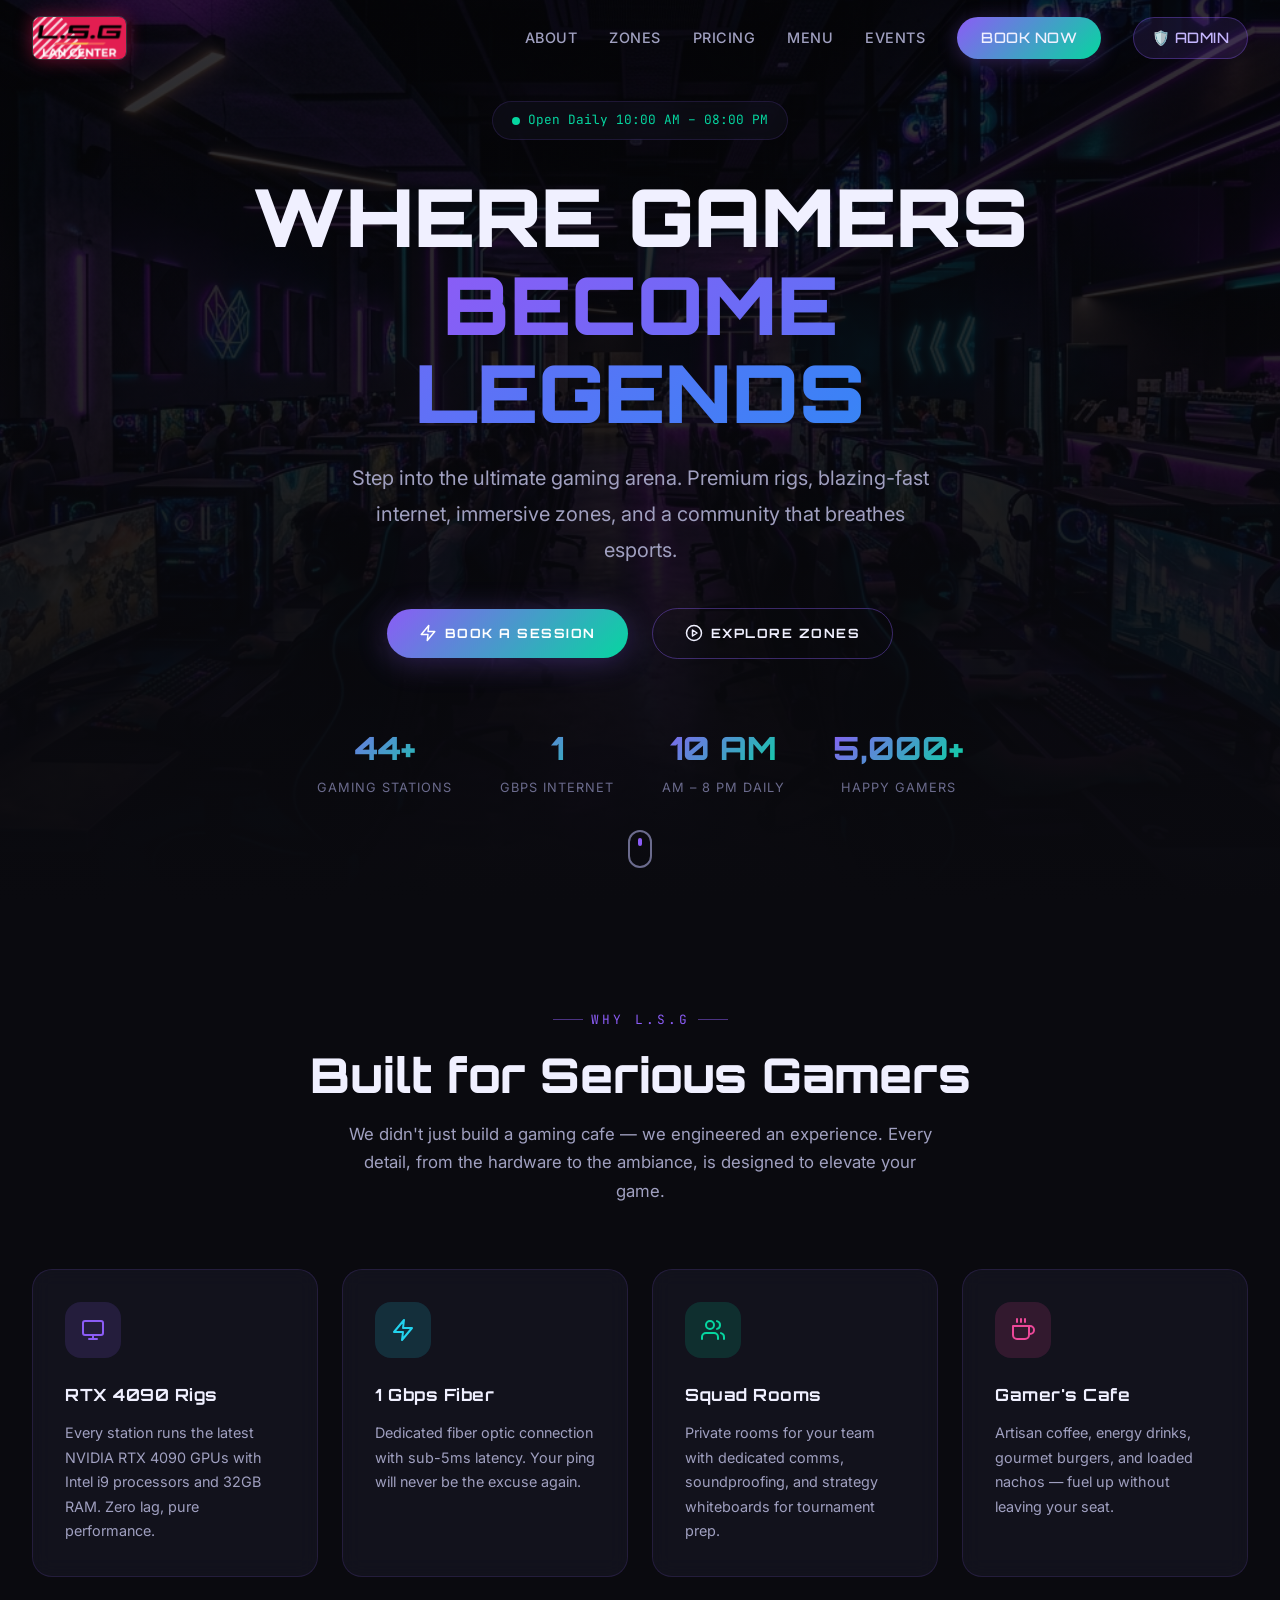
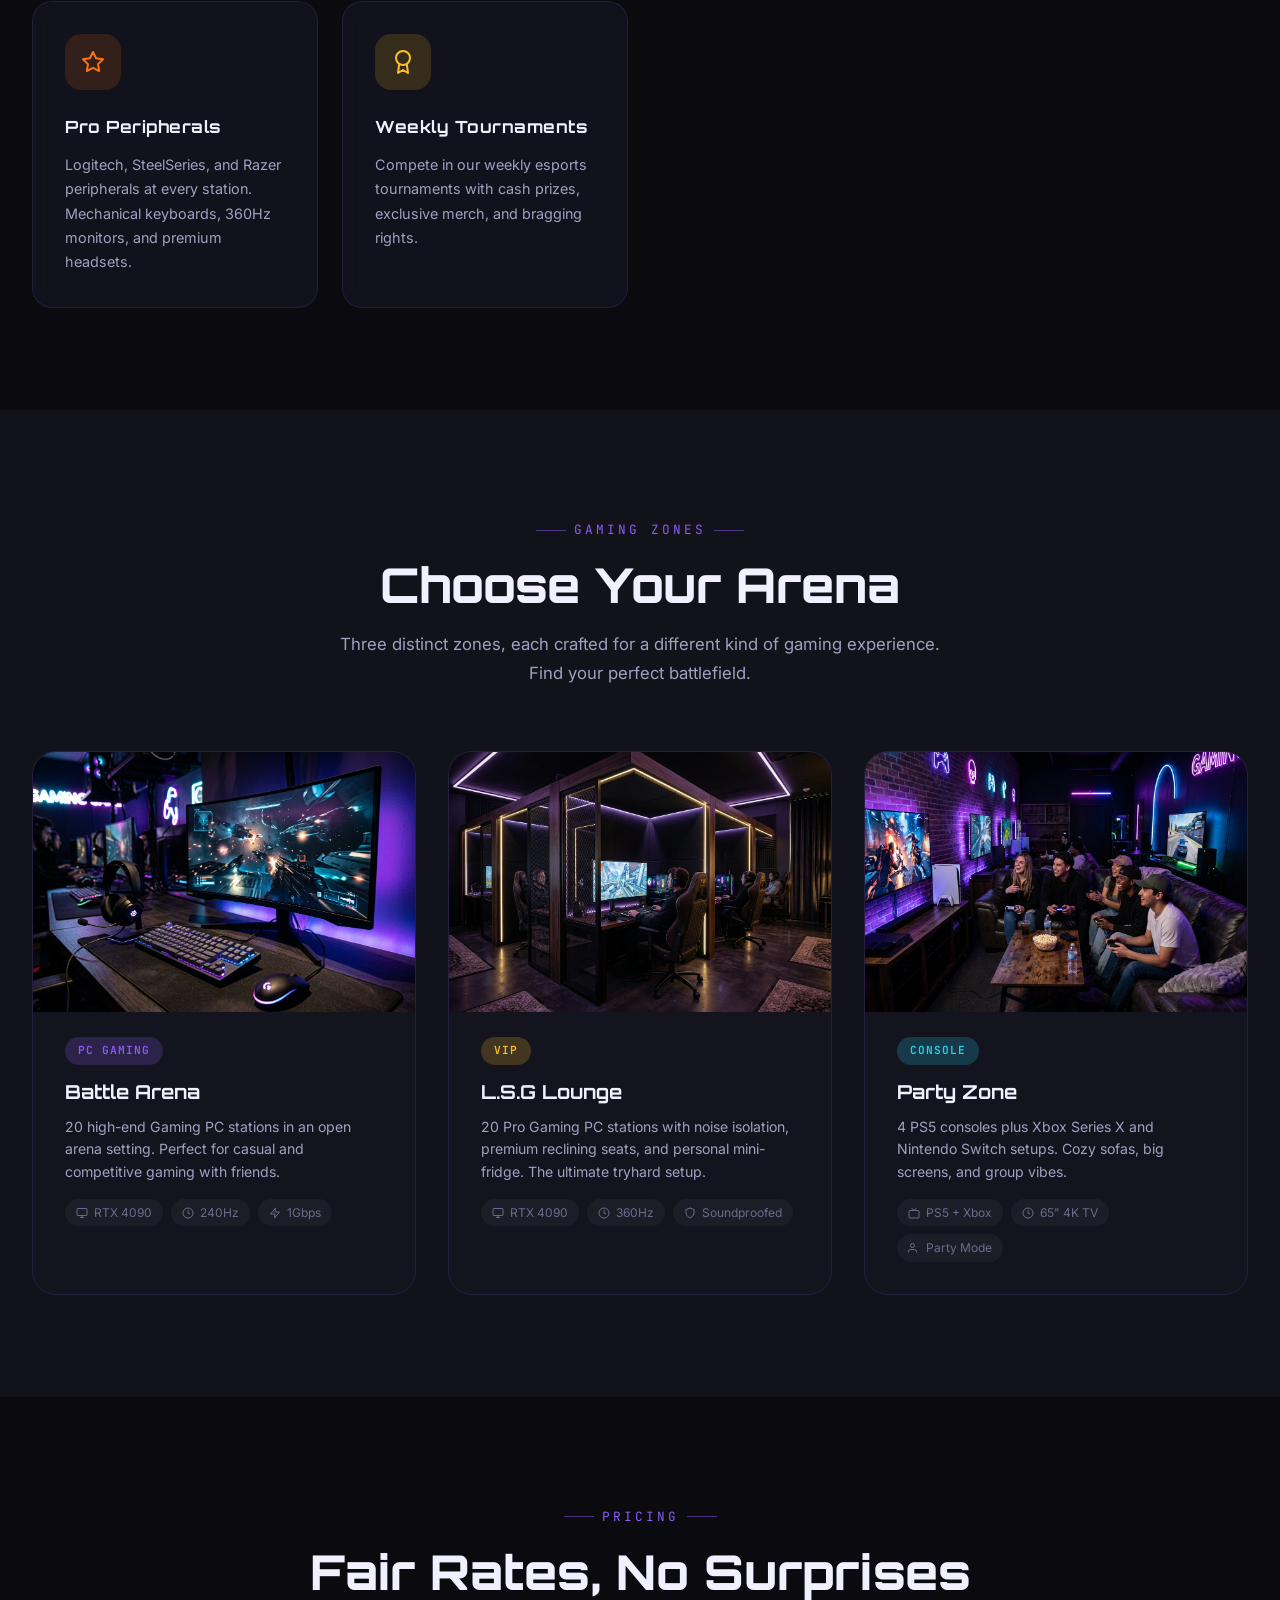
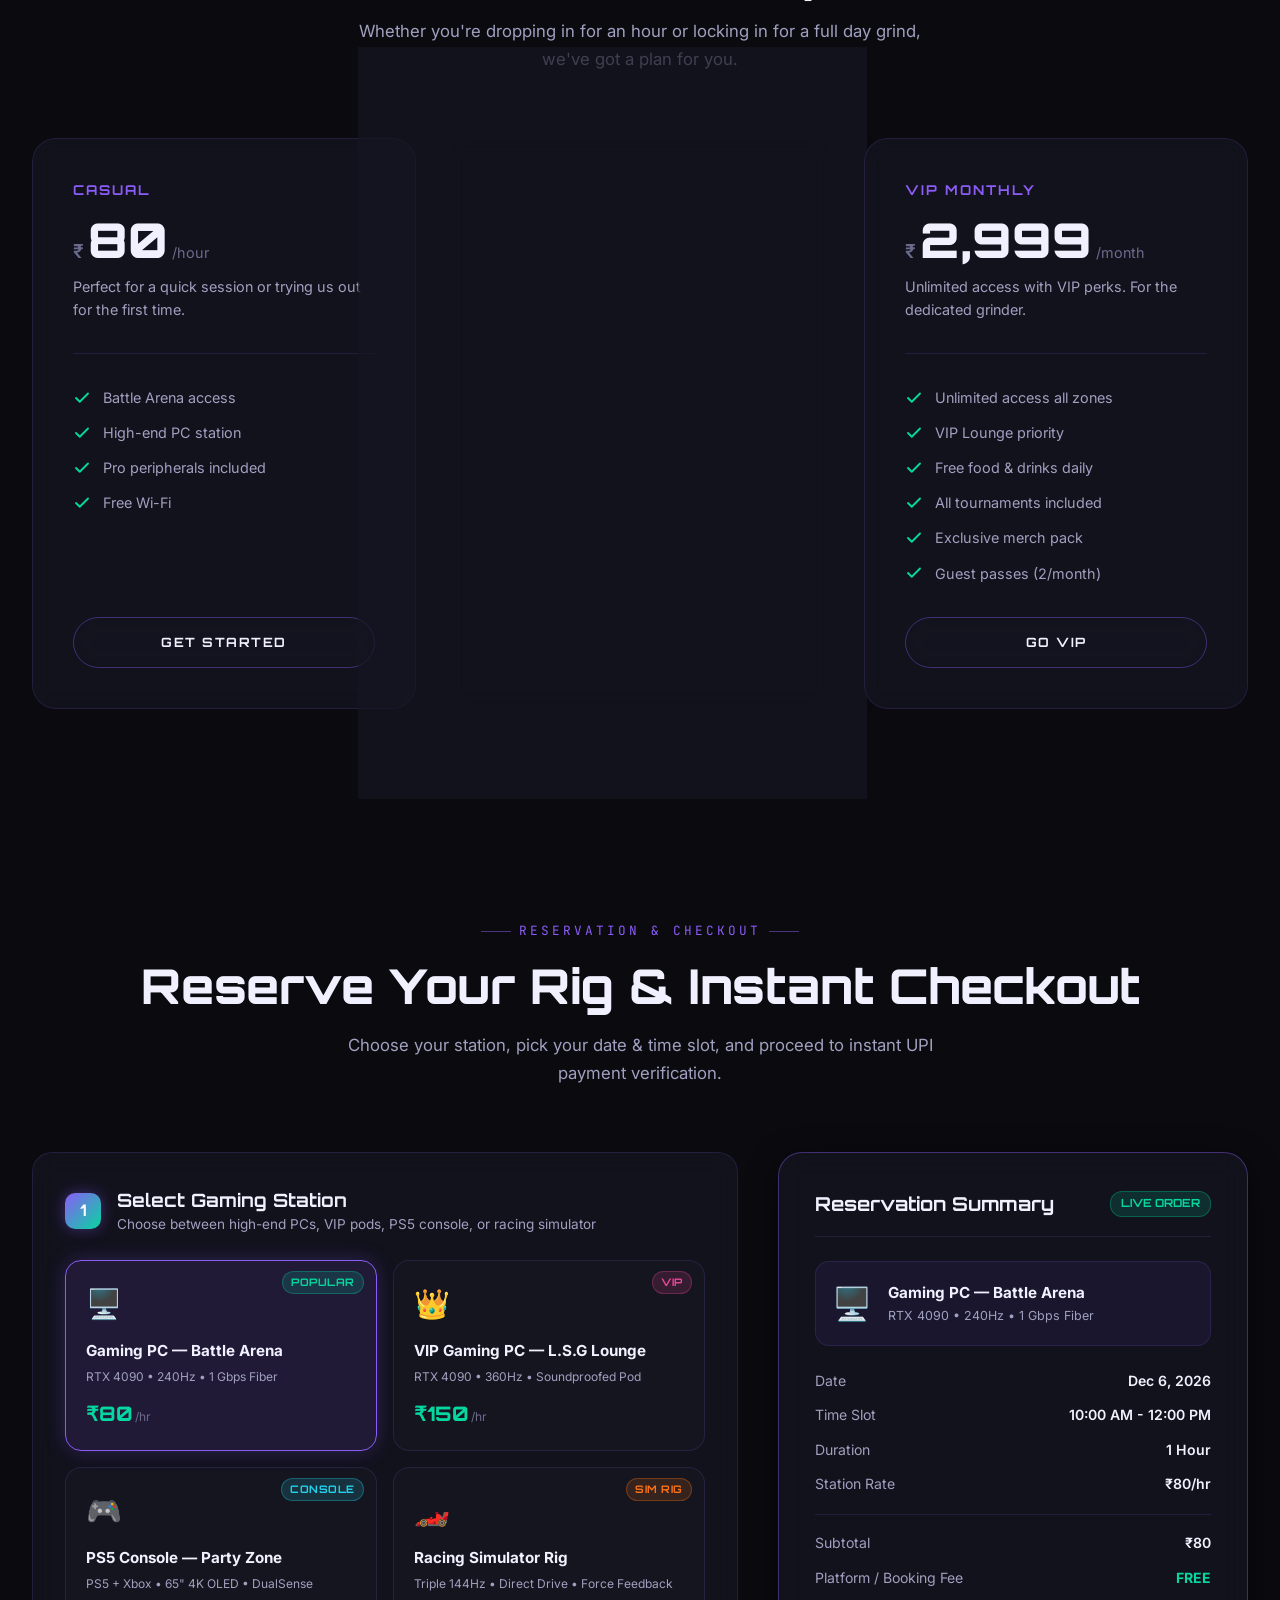
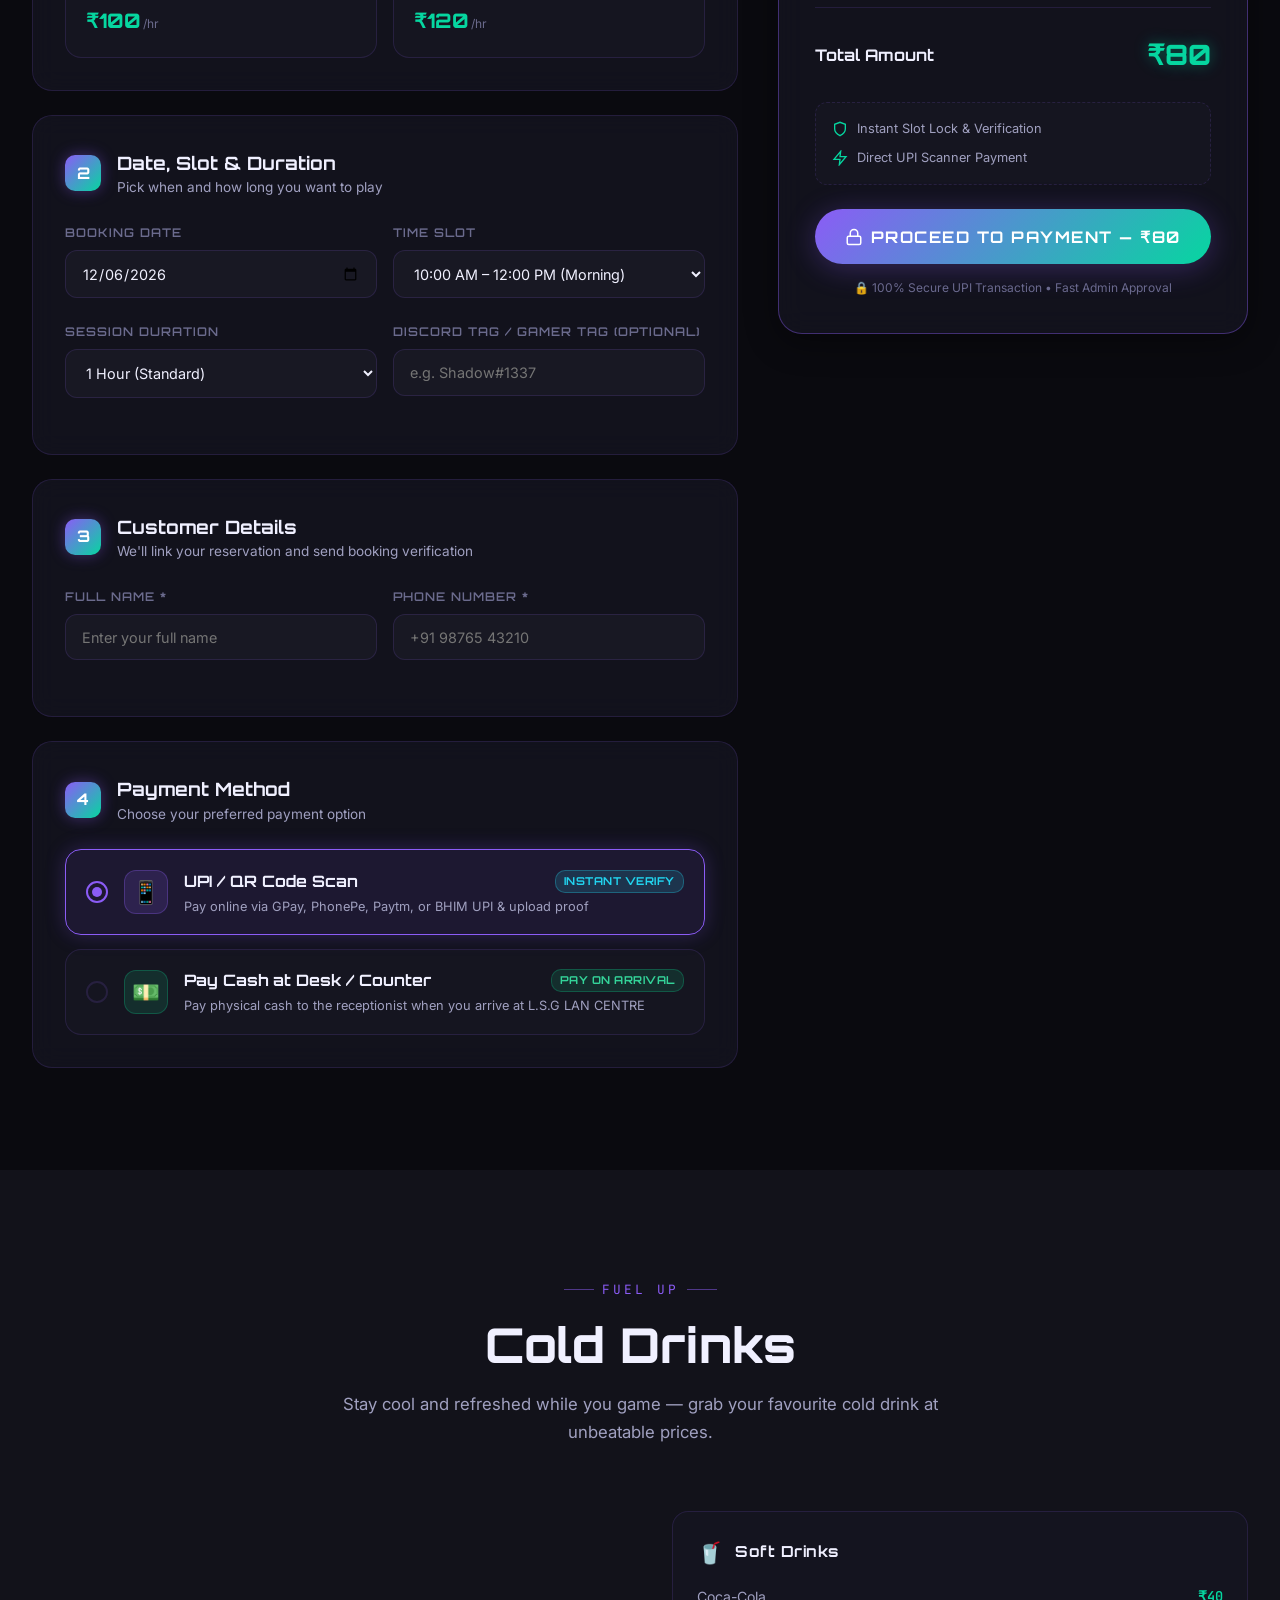
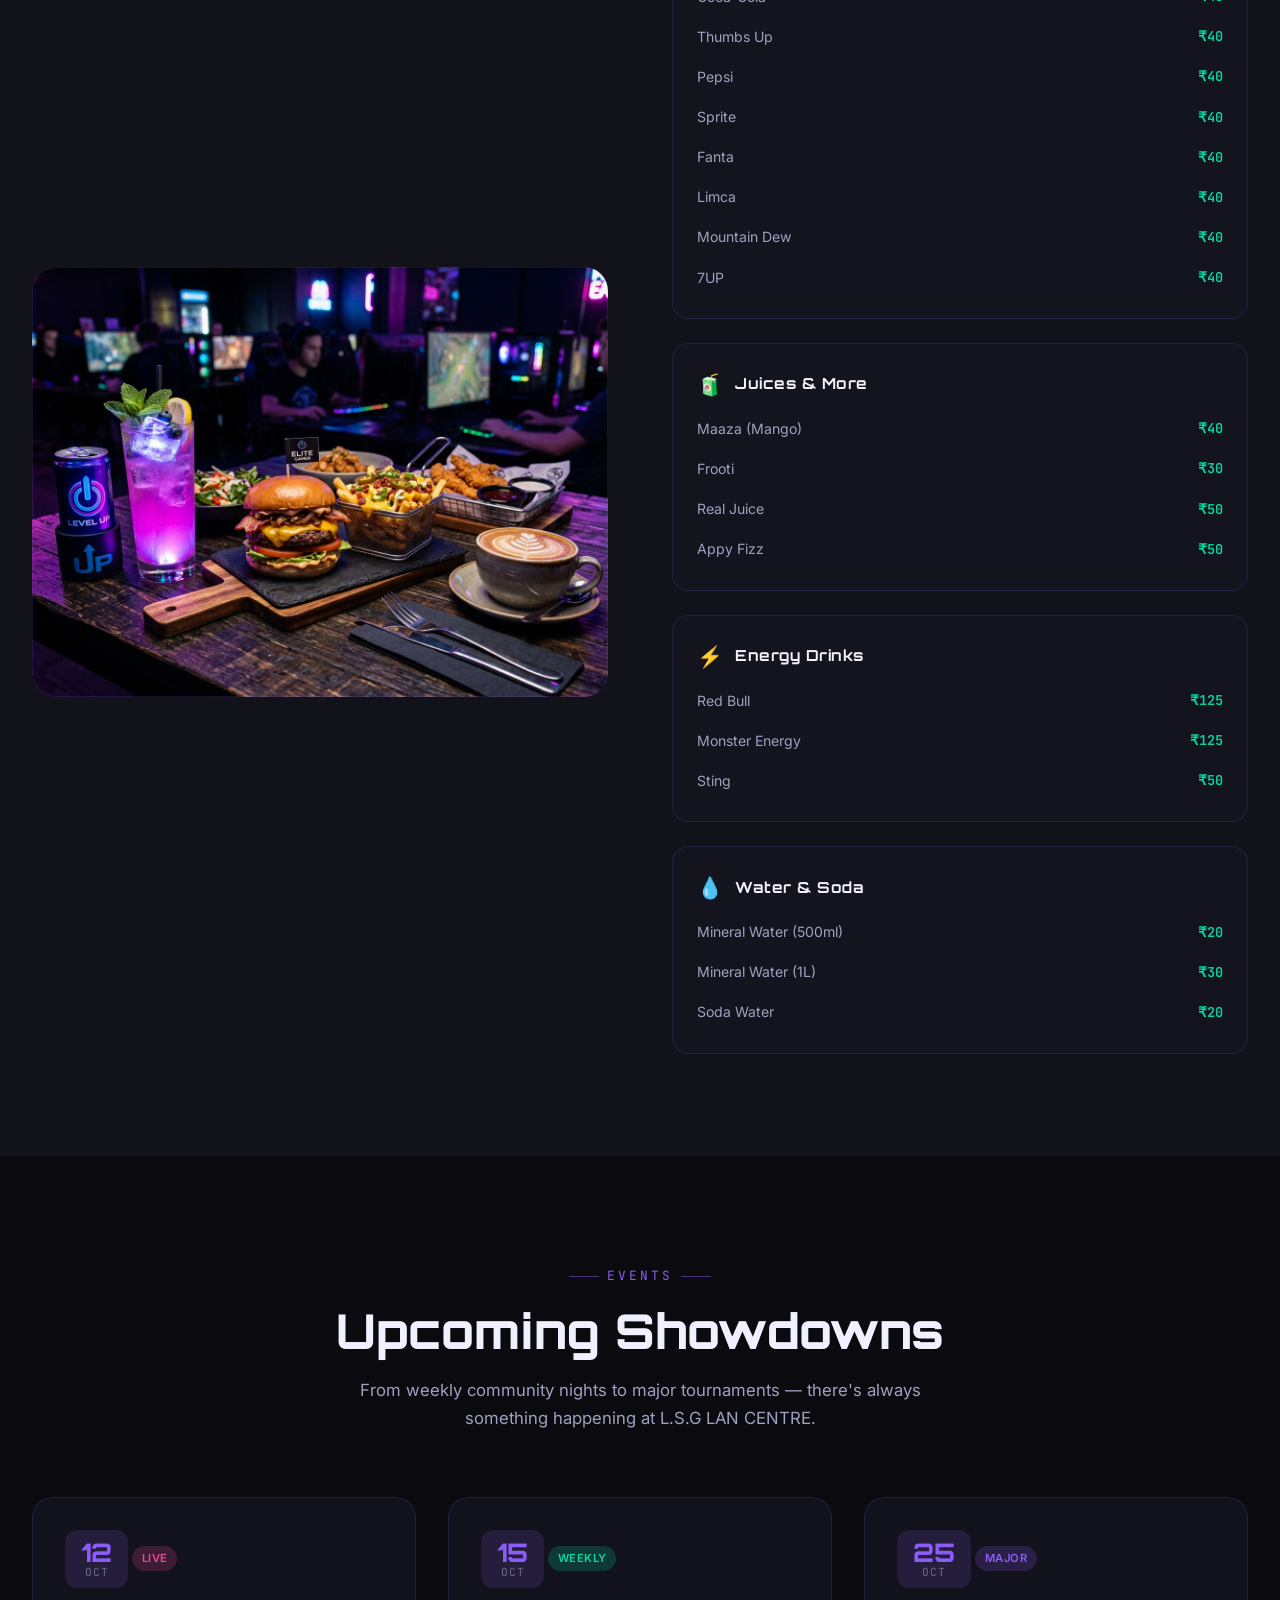
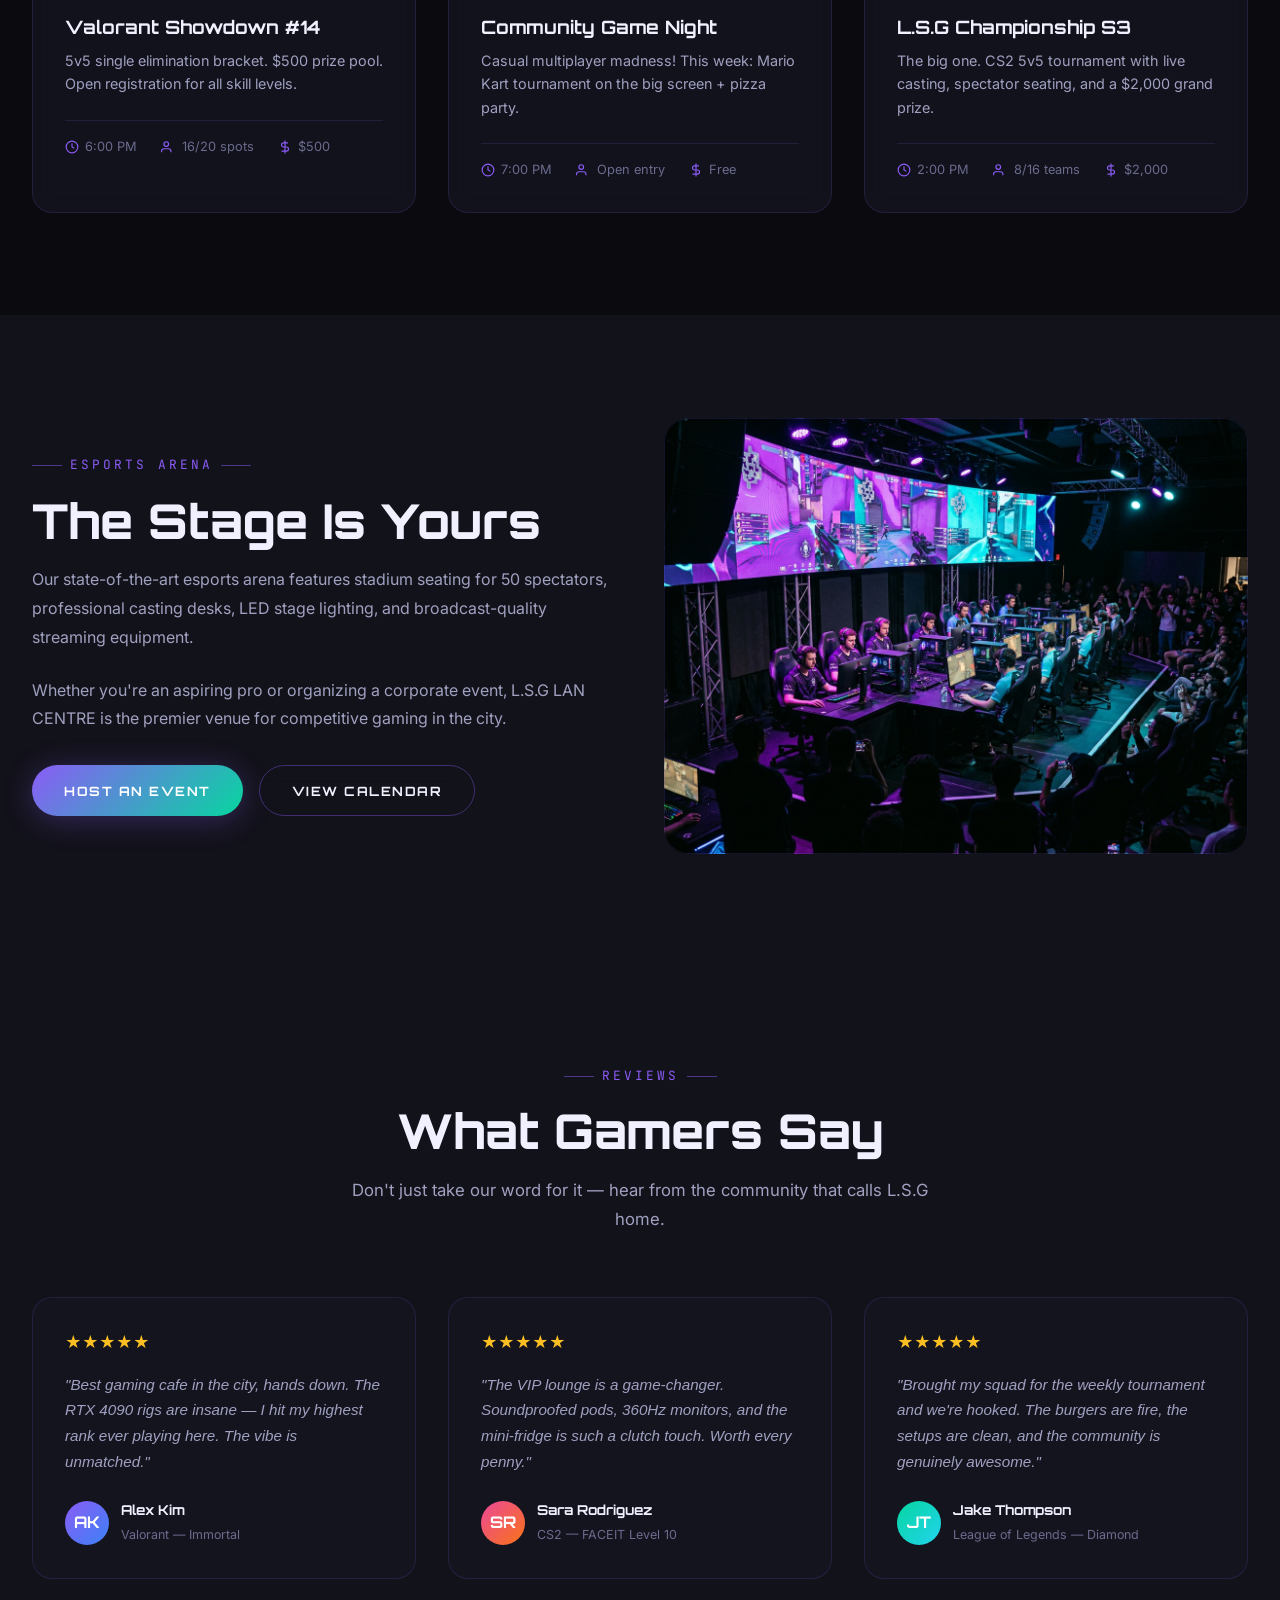
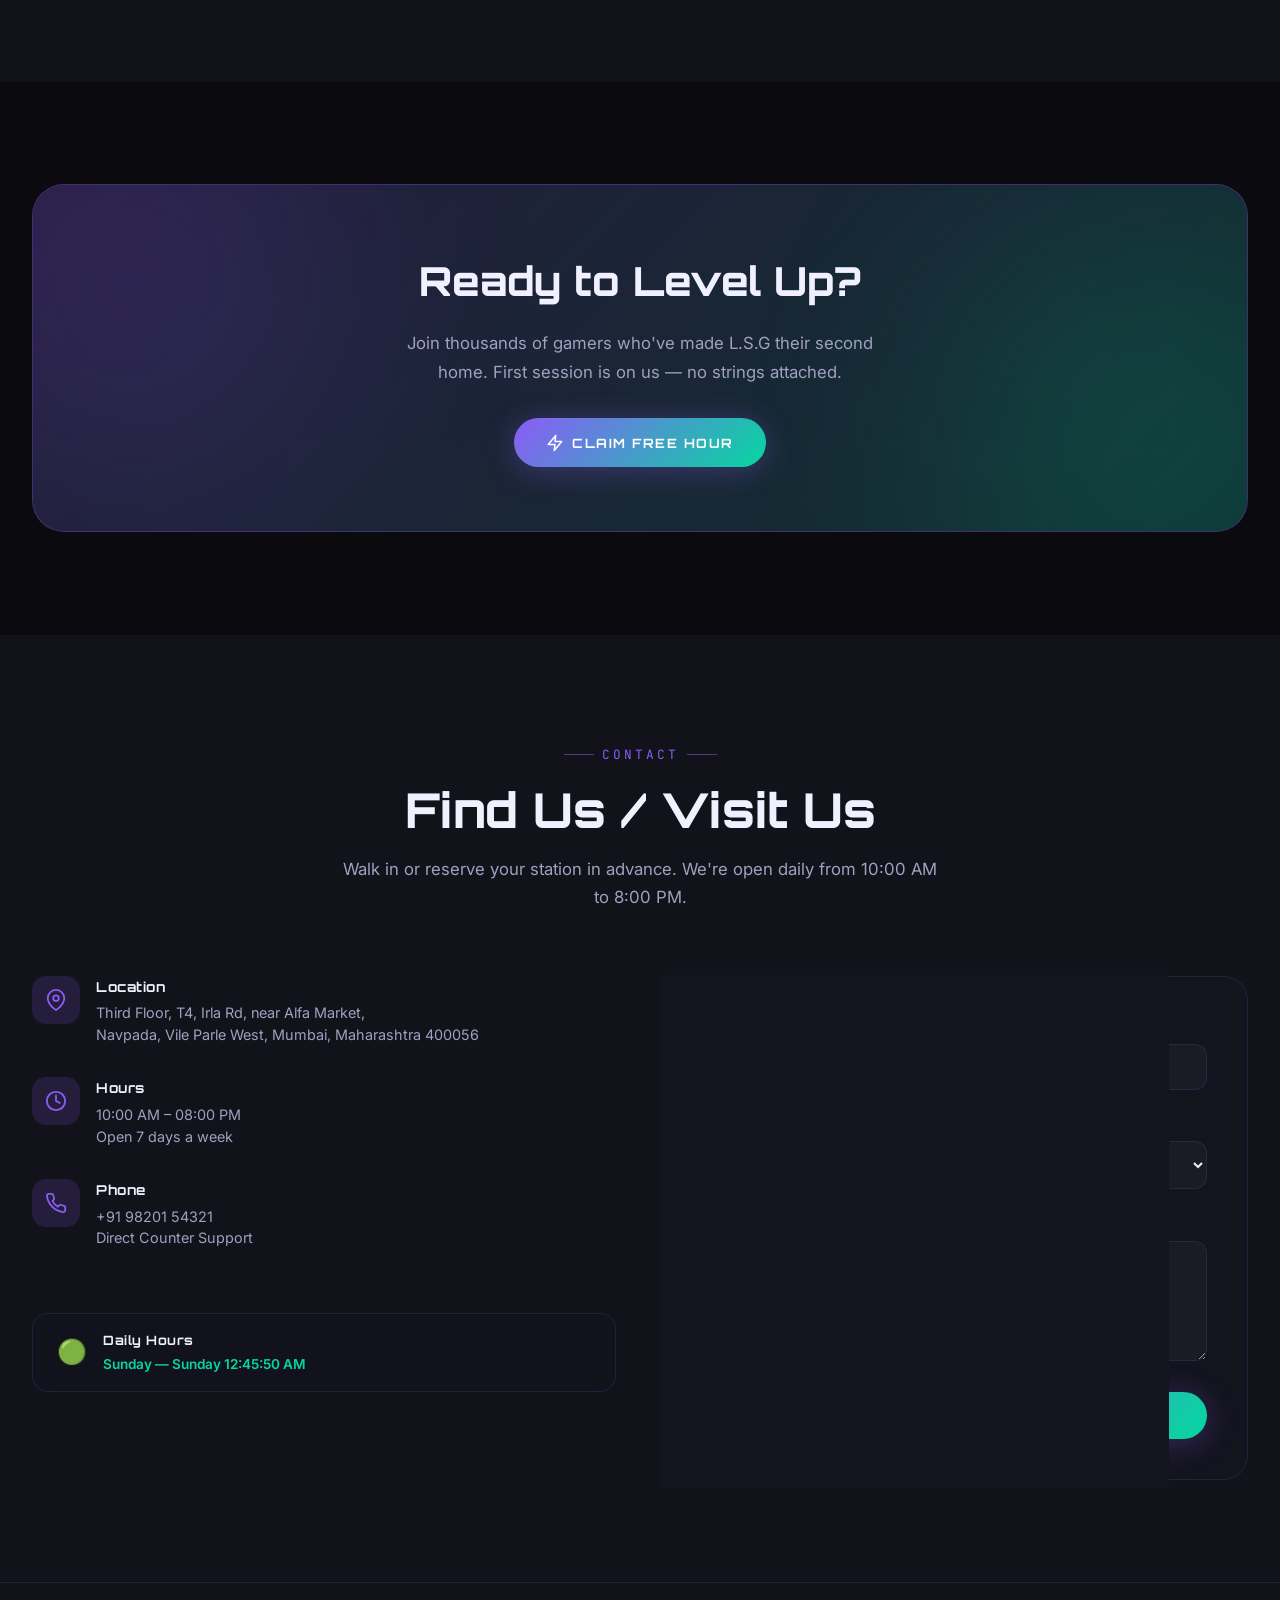
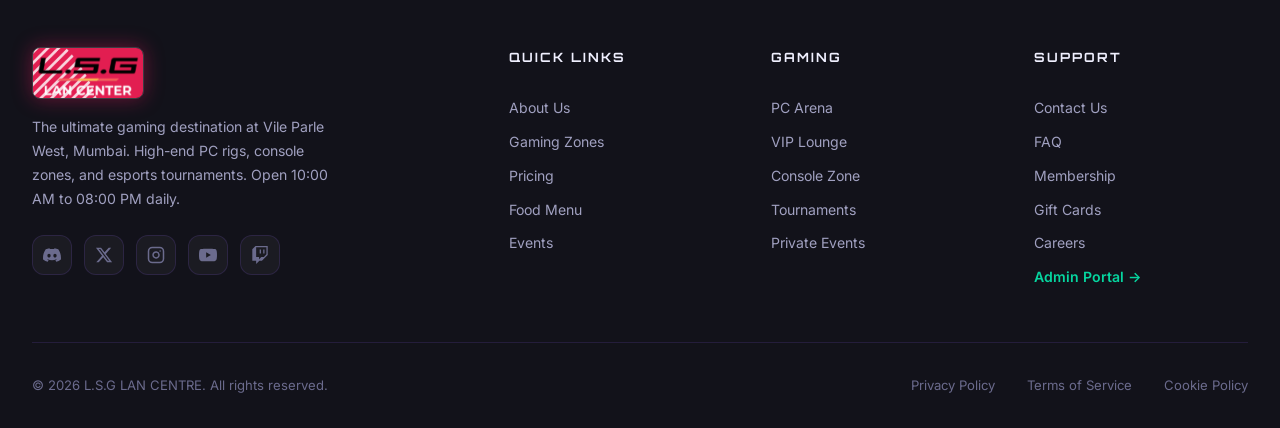
==== commit d2162a41: "Add Firebase Firestore cloud database integration to index.html" ====
--- a/index.html
+++ b/index.html
@@ -1376,6 +1376,10 @@
     </div>
   </div>
 
-  <script src="script.js?v=5.0"></script>
+  <!-- Firebase SDKs -->
+  <script src="https://www.gstatic.com/firebasejs/10.9.0/firebase-app-compat.js"></script>
+  <script src="https://www.gstatic.com/firebasejs/10.9.0/firebase-firestore-compat.js"></script>
+  <script src="firebase-config.js"></script>
+  <script src="script.js?v=6.0"></script>
 </body>
 </html>
--- a/style.css
+++ b/style.css
@@ -0,0 +1,3127 @@
+/* ============================================
+   L.S.G LAN CENTRE — Design System
+   ============================================ */
+
+/* ---------- Google Fonts ---------- */
+@import url('https://fonts.googleapis.com/css2?family=Orbitron:wght@400;500;600;700;800;900&family=Inter:wght@300;400;500;600;700&family=JetBrains+Mono:wght@400;500;600&display=swap');
+
+/* ---------- CSS Custom Properties ---------- */
+:root {
+  /* Colors */
+  --bg-primary: #0a0a0f;
+  --bg-secondary: #12121a;
+  --bg-tertiary: #1a1a2e;
+  --bg-card: rgba(22, 22, 35, 0.7);
+  --bg-glass: rgba(22, 22, 35, 0.4);
+
+  --text-primary: #f0f0ff;
+  --text-secondary: #a0a0c0;
+  --text-muted: #6b6b8d;
+
+  --accent-primary: #8b5cf6;
+  --accent-secondary: #06d6a0;
+  --accent-cyan: #22d3ee;
+  --accent-pink: #ec4899;
+  --accent-orange: #f97316;
+  --accent-gold: #fbbf24;
+
+  --gradient-primary: linear-gradient(135deg, #8b5cf6, #06d6a0);
+  --gradient-hero: linear-gradient(135deg, #8b5cf6 0%, #3b82f6 50%, #06d6a0 100%);
+  --gradient-hot: linear-gradient(135deg, #ec4899, #f97316);
+  --gradient-cyber: linear-gradient(135deg, #22d3ee, #8b5cf6);
+
+  --border-subtle: rgba(139, 92, 246, 0.15);
+  --border-glow: rgba(139, 92, 246, 0.4);
+
+  --shadow-neon: 0 0 20px rgba(139, 92, 246, 0.3), 0 0 60px rgba(139, 92, 246, 0.1);
+  --shadow-card: 0 8px 32px rgba(0, 0, 0, 0.4);
+  --shadow-elevated: 0 20px 60px rgba(0, 0, 0, 0.5);
+
+  /* Typography */
+  --font-display: 'Orbitron', sans-serif;
+  --font-body: 'Inter', sans-serif;
+  --font-mono: 'JetBrains Mono', monospace;
+
+  /* Spacing */
+  --section-padding: clamp(4rem, 8vw, 8rem);
+  --container-max: 1280px;
+
+  /* Transitions */
+  --transition-fast: 0.2s cubic-bezier(0.4, 0, 0.2, 1);
+  --transition-smooth: 0.4s cubic-bezier(0.4, 0, 0.2, 1);
+  --transition-spring: 0.6s cubic-bezier(0.34, 1.56, 0.64, 1);
+}
+
+/* ---------- Reset & Base ---------- */
+*,
+*::before,
+*::after {
+  margin: 0;
+  padding: 0;
+  box-sizing: border-box;
+}
+
+html {
+  scroll-behavior: smooth;
+  scroll-padding-top: 80px;
+}
+
+body {
+  font-family: var(--font-body);
+  background-color: var(--bg-primary);
+  color: var(--text-primary);
+  line-height: 1.6;
+  overflow-x: hidden;
+  -webkit-font-smoothing: antialiased;
+  -moz-osx-font-smoothing: grayscale;
+}
+
+img {
+  max-width: 100%;
+  display: block;
+}
+
+a {
+  text-decoration: none;
+  color: inherit;
+}
+
+ul, ol {
+  list-style: none;
+}
+
+button {
+  font-family: inherit;
+  cursor: pointer;
+  border: none;
+  background: none;
+}
+
+.container {
+  max-width: var(--container-max);
+  margin: 0 auto;
+  padding: 0 clamp(1rem, 4vw, 2rem);
+}
+
+/* ---------- Animated Background Grid ---------- */
+body::before {
+  content: '';
+  position: fixed;
+  top: 0;
+  left: 0;
+  width: 100%;
+  height: 100%;
+  background-image:
+    linear-gradient(rgba(139, 92, 246, 0.03) 1px, transparent 1px),
+    linear-gradient(90deg, rgba(139, 92, 246, 0.03) 1px, transparent 1px);
+  background-size: 60px 60px;
+  pointer-events: none;
+  z-index: 0;
+}
+
+/* ---------- Floating Particles Canvas ---------- */
+#particles-canvas {
+  position: fixed;
+  top: 0;
+  left: 0;
+  width: 100%;
+  height: 100%;
+  pointer-events: none;
+  z-index: 0;
+}
+
+/* ---------- NAVBAR ---------- */
+.navbar {
+  position: fixed;
+  top: 0;
+  left: 0;
+  width: 100%;
+  z-index: 1000;
+  padding: 1rem 0;
+  transition: var(--transition-smooth);
+}
+
+.navbar.scrolled {
+  background: rgba(10, 10, 15, 0.85);
+  backdrop-filter: blur(20px) saturate(180%);
+  -webkit-backdrop-filter: blur(20px) saturate(180%);
+  border-bottom: 1px solid var(--border-subtle);
+  padding: 0.6rem 0;
+}
+
+.navbar .container {
+  display: flex;
+  align-items: center;
+  justify-content: space-between;
+}
+
+.nav-logo {
+  display: flex;
+  align-items: center;
+  gap: 0.75rem;
+  text-decoration: none;
+}
+
+.nav-logo-img {
+  height: 44px;
+  width: auto;
+  max-width: 140px;
+  display: block;
+  object-fit: contain;
+  border-radius: 8px;
+  box-shadow: 0 0 18px rgba(235, 25, 95, 0.45), 0 2px 8px rgba(0, 0, 0, 0.4);
+  border: 1px solid rgba(255, 255, 255, 0.18);
+  transition: transform var(--transition-fast), box-shadow var(--transition-fast), filter var(--transition-fast);
+}
+
+.nav-logo:hover .nav-logo-img {
+  transform: translateY(-1px) scale(1.04);
+  box-shadow: 0 0 26px rgba(235, 25, 95, 0.7), 0 4px 14px rgba(0, 0, 0, 0.5);
+  filter: brightness(1.06);
+}
+
+.footer-logo-img {
+  height: 52px;
+  width: auto;
+  max-width: 160px;
+  display: block;
+  object-fit: contain;
+  border-radius: 8px;
+  box-shadow: 0 0 20px rgba(235, 25, 95, 0.4);
+  border: 1px solid rgba(255, 255, 255, 0.18);
+  transition: transform var(--transition-fast), box-shadow var(--transition-fast);
+}
+
+.footer-brand .nav-logo:hover .footer-logo-img {
+  transform: translateY(-1px) scale(1.04);
+  box-shadow: 0 0 28px rgba(235, 25, 95, 0.65);
+}
+
+.modal-logo-img {
+  height: 40px;
+  width: auto;
+  max-width: 120px;
+  display: block;
+  object-fit: contain;
+  border-radius: 6px;
+  box-shadow: 0 0 16px rgba(235, 25, 95, 0.4);
+  border: 1px solid rgba(255, 255, 255, 0.18);
+}
+
+.nav-logo-icon {
+  width: 42px;
+  height: 42px;
+  position: relative;
+}
+
+.nav-logo-icon svg {
+  width: 100%;
+  height: 100%;
+}
+
+.nav-logo-text {
+  font-family: var(--font-display);
+  font-size: 1.3rem;
+  font-weight: 800;
+  letter-spacing: 2px;
+  background: var(--gradient-primary);
+  -webkit-background-clip: text;
+  background-clip: text;
+  -webkit-text-fill-color: transparent;
+}
+
+.nav-links {
+  display: flex;
+  align-items: center;
+  gap: 2rem;
+}
+
+.nav-links a {
+  font-size: 0.9rem;
+  font-weight: 500;
+  color: var(--text-secondary);
+  transition: var(--transition-fast);
+  position: relative;
+  letter-spacing: 0.5px;
+  text-transform: uppercase;
+}
+
+.nav-links a::after {
+  content: '';
+  position: absolute;
+  bottom: -4px;
+  left: 0;
+  width: 0;
+  height: 2px;
+  background: var(--gradient-primary);
+  transition: var(--transition-smooth);
+  border-radius: 2px;
+}
+
+.nav-links a:hover {
+  color: var(--text-primary);
+}
+
+.nav-links a:hover::after {
+  width: 100%;
+}
+
+.nav-cta {
+  padding: 0.6rem 1.5rem;
+  background: var(--gradient-primary);
+  border-radius: 50px;
+  font-family: var(--font-display);
+  font-size: 0.75rem;
+  font-weight: 700;
+  letter-spacing: 1.5px;
+  text-transform: uppercase;
+  color: var(--text-primary) !important;
+  transition: var(--transition-smooth);
+  box-shadow: 0 4px 20px rgba(139, 92, 246, 0.3);
+}
+
+.nav-cta::after {
+  display: none !important;
+}
+
+.nav-cta:hover {
+  transform: translateY(-2px);
+  box-shadow: 0 6px 30px rgba(139, 92, 246, 0.5);
+}
+
+.nav-admin-link {
+  padding: 0.5rem 1.1rem;
+  background: rgba(139, 92, 246, 0.12);
+  border: 1px solid rgba(139, 92, 246, 0.35);
+  border-radius: 50px;
+  font-family: var(--font-display);
+  font-size: 0.75rem;
+  font-weight: 600;
+  letter-spacing: 1px;
+  color: #c4b5fd !important;
+  display: inline-flex;
+  align-items: center;
+  gap: 0.4rem;
+  transition: var(--transition-smooth);
+}
+
+.nav-admin-link::after {
+  display: none !important;
+}
+
+.nav-admin-link:hover {
+  background: rgba(139, 92, 246, 0.25);
+  border-color: rgba(139, 92, 246, 0.7);
+  color: #fff !important;
+  transform: translateY(-2px);
+  box-shadow: 0 4px 15px rgba(139, 92, 246, 0.25);
+}
+
+.mobile-toggle {
+  display: none;
+  flex-direction: column;
+  gap: 5px;
+  cursor: pointer;
+  z-index: 1001;
+}
+
+.mobile-toggle span {
+  width: 28px;
+  height: 2px;
+  background: var(--text-primary);
+  border-radius: 2px;
+  transition: var(--transition-smooth);
+}
+
+.mobile-toggle.active span:nth-child(1) {
+  transform: rotate(45deg) translate(5px, 5px);
+}
+
+.mobile-toggle.active span:nth-child(2) {
+  opacity: 0;
+}
+
+.mobile-toggle.active span:nth-child(3) {
+  transform: rotate(-45deg) translate(5px, -5px);
+}
+
+/* ---------- HERO SECTION ---------- */
+.hero {
+  position: relative;
+  min-height: 100vh;
+  display: flex;
+  align-items: center;
+  justify-content: center;
+  overflow: hidden;
+}
+
+.hero-bg {
+  position: absolute;
+  inset: 0;
+  z-index: 0;
+}
+
+.hero-bg img {
+  width: 100%;
+  height: 100%;
+  object-fit: cover;
+  filter: brightness(0.3) saturate(1.2);
+}
+
+.hero-bg::after {
+  content: '';
+  position: absolute;
+  inset: 0;
+  background: linear-gradient(
+    180deg,
+    rgba(10, 10, 15, 0.4) 0%,
+    rgba(10, 10, 15, 0.6) 50%,
+    rgba(10, 10, 15, 1) 100%
+  );
+}
+
+.hero-content {
+  position: relative;
+  z-index: 2;
+  text-align: center;
+  max-width: 900px;
+  padding: 0 2rem;
+}
+
+.hero-badge {
+  display: inline-flex;
+  align-items: center;
+  gap: 0.5rem;
+  padding: 0.5rem 1.2rem;
+  background: var(--bg-glass);
+  backdrop-filter: blur(10px);
+  border: 1px solid var(--border-subtle);
+  border-radius: 50px;
+  font-family: var(--font-mono);
+  font-size: 0.8rem;
+  color: var(--accent-secondary);
+  margin-bottom: 2rem;
+  animation: fadeInDown 0.8s ease-out;
+}
+
+.hero-badge .pulse-dot {
+  width: 8px;
+  height: 8px;
+  background: var(--accent-secondary);
+  border-radius: 50%;
+  animation: pulse 2s ease-in-out infinite;
+}
+
+.hero-title {
+  font-family: var(--font-display);
+  font-size: clamp(2.5rem, 7vw, 5rem);
+  font-weight: 900;
+  line-height: 1.1;
+  margin-bottom: 1.5rem;
+  animation: fadeInUp 0.8s ease-out 0.2s both;
+}
+
+.hero-title .gradient-text {
+  background: var(--gradient-hero);
+  -webkit-background-clip: text;
+  background-clip: text;
+  -webkit-text-fill-color: transparent;
+  background-size: 200% auto;
+  animation: shimmer 3s ease-in-out infinite;
+}
+
+.hero-subtitle {
+  font-size: clamp(1rem, 2vw, 1.25rem);
+  color: var(--text-secondary);
+  max-width: 600px;
+  margin: 0 auto 2.5rem;
+  line-height: 1.8;
+  animation: fadeInUp 0.8s ease-out 0.4s both;
+}
+
+.hero-actions {
+  display: flex;
+  align-items: center;
+  justify-content: center;
+  gap: 1.5rem;
+  flex-wrap: wrap;
+  animation: fadeInUp 0.8s ease-out 0.6s both;
+}
+
+.btn {
+  display: inline-flex;
+  align-items: center;
+  gap: 0.5rem;
+  padding: 0.9rem 2rem;
+  border-radius: 50px;
+  font-family: var(--font-display);
+  font-size: 0.8rem;
+  font-weight: 700;
+  letter-spacing: 1.5px;
+  text-transform: uppercase;
+  transition: var(--transition-smooth);
+  position: relative;
+  overflow: hidden;
+}
+
+.btn-primary {
+  background: var(--gradient-primary);
+  color: white;
+  box-shadow: 0 4px 30px rgba(139, 92, 246, 0.3);
+}
+
+.btn-primary:hover {
+  transform: translateY(-3px);
+  box-shadow: 0 8px 40px rgba(139, 92, 246, 0.5);
+}
+
+.btn-secondary {
+  background: transparent;
+  color: var(--text-primary);
+  border: 1px solid var(--border-glow);
+  backdrop-filter: blur(10px);
+}
+
+.btn-secondary:hover {
+  background: rgba(139, 92, 246, 0.1);
+  border-color: var(--accent-primary);
+  transform: translateY(-3px);
+}
+
+.hero-stats {
+  display: flex;
+  align-items: center;
+  justify-content: center;
+  gap: 3rem;
+  margin-top: 4rem;
+  animation: fadeInUp 0.8s ease-out 0.8s both;
+}
+
+.hero-stat {
+  text-align: center;
+}
+
+.hero-stat-value {
+  font-family: var(--font-display);
+  font-size: 2rem;
+  font-weight: 800;
+  background: var(--gradient-primary);
+  -webkit-background-clip: text;
+  background-clip: text;
+  -webkit-text-fill-color: transparent;
+}
+
+.hero-stat-label {
+  font-size: 0.8rem;
+  color: var(--text-muted);
+  text-transform: uppercase;
+  letter-spacing: 1px;
+  margin-top: 0.25rem;
+}
+
+/* ---------- Scroll Indicator ---------- */
+.scroll-indicator {
+  position: absolute;
+  bottom: 2rem;
+  left: 50%;
+  transform: translateX(-50%);
+  z-index: 2;
+  display: flex;
+  flex-direction: column;
+  align-items: center;
+  gap: 0.5rem;
+  animation: bounce 2s ease-in-out infinite;
+}
+
+.scroll-indicator .mouse {
+  width: 24px;
+  height: 38px;
+  border: 2px solid var(--text-muted);
+  border-radius: 14px;
+  position: relative;
+}
+
+.scroll-indicator .mouse::after {
+  content: '';
+  position: absolute;
+  top: 6px;
+  left: 50%;
+  transform: translateX(-50%);
+  width: 4px;
+  height: 8px;
+  background: var(--accent-primary);
+  border-radius: 3px;
+  animation: scrollWheel 2s ease-in-out infinite;
+}
+
+/* ---------- SECTION STYLES ---------- */
+.section {
+  position: relative;
+  z-index: 1;
+  padding: var(--section-padding) 0;
+}
+
+.section-header {
+  text-align: center;
+  margin-bottom: 4rem;
+}
+
+.section-tag {
+  display: inline-flex;
+  align-items: center;
+  gap: 0.5rem;
+  font-family: var(--font-mono);
+  font-size: 0.8rem;
+  color: var(--accent-primary);
+  text-transform: uppercase;
+  letter-spacing: 3px;
+  margin-bottom: 1rem;
+}
+
+.section-tag::before,
+.section-tag::after {
+  content: '';
+  width: 30px;
+  height: 1px;
+  background: var(--accent-primary);
+  opacity: 0.5;
+}
+
+.section-title {
+  font-family: var(--font-display);
+  font-size: clamp(1.8rem, 4vw, 3rem);
+  font-weight: 800;
+  line-height: 1.2;
+  margin-bottom: 1rem;
+}
+
+.section-description {
+  font-size: 1.05rem;
+  color: var(--text-secondary);
+  max-width: 600px;
+  margin: 0 auto;
+  line-height: 1.7;
+}
+
+/* ---------- FEATURES / ABOUT ---------- */
+.features-grid {
+  display: grid;
+  grid-template-columns: repeat(auto-fit, minmax(280px, 1fr));
+  gap: 1.5rem;
+}
+
+.feature-card {
+  background: var(--bg-card);
+  backdrop-filter: blur(10px);
+  border: 1px solid var(--border-subtle);
+  border-radius: 20px;
+  padding: 2rem;
+  transition: var(--transition-smooth);
+  position: relative;
+  overflow: hidden;
+}
+
+.feature-card::before {
+  content: '';
+  position: absolute;
+  top: 0;
+  left: 0;
+  right: 0;
+  height: 3px;
+  background: var(--gradient-primary);
+  opacity: 0;
+  transition: var(--transition-smooth);
+}
+
+.feature-card:hover {
+  transform: translateY(-8px);
+  border-color: var(--border-glow);
+  box-shadow: var(--shadow-neon);
+}
+
+.feature-card:hover::before {
+  opacity: 1;
+}
+
+.feature-icon {
+  width: 56px;
+  height: 56px;
+  display: flex;
+  align-items: center;
+  justify-content: center;
+  border-radius: 16px;
+  margin-bottom: 1.5rem;
+  font-size: 1.5rem;
+  position: relative;
+}
+
+.feature-icon.purple {
+  background: rgba(139, 92, 246, 0.15);
+  color: var(--accent-primary);
+}
+
+.feature-icon.cyan {
+  background: rgba(34, 211, 238, 0.15);
+  color: var(--accent-cyan);
+}
+
+.feature-icon.green {
+  background: rgba(6, 214, 160, 0.15);
+  color: var(--accent-secondary);
+}
+
+.feature-icon.pink {
+  background: rgba(236, 72, 153, 0.15);
+  color: var(--accent-pink);
+}
+
+.feature-icon.orange {
+  background: rgba(249, 115, 22, 0.15);
+  color: var(--accent-orange);
+}
+
+.feature-icon.gold {
+  background: rgba(251, 191, 36, 0.15);
+  color: var(--accent-gold);
+}
+
+.feature-card h3 {
+  font-family: var(--font-display);
+  font-size: 1.05rem;
+  font-weight: 700;
+  margin-bottom: 0.75rem;
+  letter-spacing: 0.5px;
+}
+
+.feature-card p {
+  font-size: 0.9rem;
+  color: var(--text-secondary);
+  line-height: 1.7;
+}
+
+/* ---------- ZONES (Gaming Zones) ---------- */
+.zones-grid {
+  display: grid;
+  grid-template-columns: repeat(3, 1fr);
+  gap: 2rem;
+}
+
+.zone-card {
+  border-radius: 24px;
+  overflow: hidden;
+  position: relative;
+  background: var(--bg-card);
+  border: 1px solid var(--border-subtle);
+  transition: var(--transition-smooth);
+  cursor: pointer;
+}
+
+.zone-card:hover {
+  transform: translateY(-10px);
+  box-shadow: var(--shadow-neon);
+  border-color: var(--border-glow);
+}
+
+.zone-card-img {
+  width: 100%;
+  height: 260px;
+  overflow: hidden;
+}
+
+.zone-card-img img {
+  width: 100%;
+  height: 100%;
+  object-fit: cover;
+  transition: var(--transition-smooth);
+}
+
+.zone-card:hover .zone-card-img img {
+  transform: scale(1.08);
+  filter: brightness(1.1);
+}
+
+.zone-card-content {
+  padding: 1.5rem 2rem 2rem;
+}
+
+.zone-card-tag {
+  display: inline-block;
+  padding: 0.3rem 0.8rem;
+  border-radius: 50px;
+  font-family: var(--font-mono);
+  font-size: 0.7rem;
+  font-weight: 600;
+  text-transform: uppercase;
+  letter-spacing: 1px;
+  margin-bottom: 0.75rem;
+}
+
+.zone-card-tag.pc { background: rgba(139, 92, 246, 0.2); color: var(--accent-primary); }
+.zone-card-tag.vip { background: rgba(251, 191, 36, 0.2); color: var(--accent-gold); }
+.zone-card-tag.console { background: rgba(34, 211, 238, 0.2); color: var(--accent-cyan); }
+
+.zone-card h3 {
+  font-family: var(--font-display);
+  font-size: 1.2rem;
+  font-weight: 700;
+  margin-bottom: 0.5rem;
+}
+
+.zone-card p {
+  font-size: 0.88rem;
+  color: var(--text-secondary);
+  line-height: 1.6;
+  margin-bottom: 1rem;
+}
+
+.zone-card-specs {
+  display: flex;
+  flex-wrap: wrap;
+  gap: 0.5rem;
+}
+
+.zone-spec {
+  display: inline-flex;
+  align-items: center;
+  gap: 0.35rem;
+  padding: 0.25rem 0.7rem;
+  background: rgba(255, 255, 255, 0.04);
+  border-radius: 50px;
+  font-size: 0.75rem;
+  color: var(--text-muted);
+}
+
+.zone-spec svg {
+  width: 12px;
+  height: 12px;
+}
+
+/* ---------- PRICING ---------- */
+.pricing-grid {
+  display: grid;
+  grid-template-columns: repeat(auto-fit, minmax(300px, 1fr));
+  gap: 2rem;
+  align-items: stretch;
+}
+
+.pricing-card {
+  background: var(--bg-card);
+  backdrop-filter: blur(10px);
+  border: 1px solid var(--border-subtle);
+  border-radius: 24px;
+  padding: 2.5rem;
+  position: relative;
+  transition: var(--transition-smooth);
+  display: flex;
+  flex-direction: column;
+}
+
+.pricing-card.popular {
+  border-color: var(--accent-primary);
+  box-shadow: var(--shadow-neon);
+  transform: scale(1.03);
+}
+
+.pricing-card.popular::before {
+  content: '';
+  position: absolute;
+  top: 0;
+  left: 0;
+  right: 0;
+  height: 3px;
+  background: var(--gradient-primary);
+}
+
+.pricing-card:hover {
+  transform: translateY(-6px);
+  border-color: var(--border-glow);
+}
+
+.pricing-card.popular:hover {
+  transform: translateY(-6px) scale(1.03);
+}
+
+.popular-badge {
+  position: absolute;
+  top: -12px;
+  left: 50%;
+  transform: translateX(-50%);
+  padding: 0.3rem 1.2rem;
+  background: var(--gradient-primary);
+  border-radius: 50px;
+  font-family: var(--font-display);
+  font-size: 0.65rem;
+  font-weight: 700;
+  letter-spacing: 1.5px;
+  text-transform: uppercase;
+  white-space: nowrap;
+}
+
+.pricing-tier {
+  font-family: var(--font-display);
+  font-size: 0.85rem;
+  font-weight: 700;
+  text-transform: uppercase;
+  letter-spacing: 2px;
+  color: var(--accent-primary);
+  margin-bottom: 1rem;
+}
+
+.pricing-price {
+  display: flex;
+  align-items: baseline;
+  gap: 0.25rem;
+  margin-bottom: 0.5rem;
+}
+
+.pricing-currency {
+  font-size: 1.2rem;
+  color: var(--text-muted);
+  font-weight: 600;
+}
+
+.pricing-amount {
+  font-family: var(--font-display);
+  font-size: 3rem;
+  font-weight: 900;
+  line-height: 1;
+}
+
+.pricing-period {
+  font-size: 0.9rem;
+  color: var(--text-muted);
+}
+
+.pricing-desc {
+  font-size: 0.9rem;
+  color: var(--text-secondary);
+  margin-bottom: 2rem;
+  padding-bottom: 2rem;
+  border-bottom: 1px solid var(--border-subtle);
+}
+
+.pricing-features {
+  display: flex;
+  flex-direction: column;
+  gap: 0.75rem;
+  margin-bottom: 2rem;
+  flex: 1;
+}
+
+.pricing-feature {
+  display: flex;
+  align-items: center;
+  gap: 0.75rem;
+  font-size: 0.9rem;
+  color: var(--text-secondary);
+}
+
+.pricing-feature svg {
+  width: 18px;
+  height: 18px;
+  color: var(--accent-secondary);
+  flex-shrink: 0;
+}
+
+.pricing-card .btn {
+  width: 100%;
+  justify-content: center;
+}
+
+/* ---------- MENU (Food & Drinks) ---------- */
+.menu-section {
+  background: var(--bg-secondary);
+}
+
+.menu-layout {
+  display: grid;
+  grid-template-columns: 1fr 1fr;
+  gap: 4rem;
+  align-items: center;
+}
+
+.menu-image {
+  border-radius: 24px;
+  overflow: hidden;
+  position: relative;
+}
+
+.menu-image img {
+  width: 100%;
+  height: 100%;
+  object-fit: cover;
+  transition: var(--transition-smooth);
+}
+
+.menu-image:hover img {
+  transform: scale(1.05);
+}
+
+.menu-image::after {
+  content: '';
+  position: absolute;
+  inset: 0;
+  border-radius: 24px;
+  border: 1px solid var(--border-subtle);
+  pointer-events: none;
+}
+
+.menu-categories {
+  display: flex;
+  flex-direction: column;
+  gap: 1.5rem;
+}
+
+.menu-category {
+  background: var(--bg-card);
+  backdrop-filter: blur(10px);
+  border: 1px solid var(--border-subtle);
+  border-radius: 16px;
+  padding: 1.5rem;
+  transition: var(--transition-smooth);
+}
+
+.menu-category:hover {
+  border-color: var(--border-glow);
+  transform: translateX(8px);
+}
+
+.menu-category-header {
+  display: flex;
+  align-items: center;
+  gap: 0.75rem;
+  margin-bottom: 0.75rem;
+}
+
+.menu-category-icon {
+  font-size: 1.3rem;
+}
+
+.menu-category h3 {
+  font-family: var(--font-display);
+  font-size: 0.95rem;
+  font-weight: 700;
+  letter-spacing: 0.5px;
+}
+
+.menu-items {
+  display: flex;
+  flex-wrap: wrap;
+  gap: 0.5rem;
+}
+
+.menu-item {
+  display: flex;
+  align-items: center;
+  justify-content: space-between;
+  width: 100%;
+  padding: 0.3rem 0;
+}
+
+.menu-item-name {
+  font-size: 0.88rem;
+  color: var(--text-secondary);
+}
+
+.menu-item-price {
+  font-family: var(--font-mono);
+  font-size: 0.85rem;
+  color: var(--accent-secondary);
+  font-weight: 600;
+}
+
+/* ---------- EVENTS ---------- */
+.events-grid {
+  display: grid;
+  grid-template-columns: repeat(auto-fit, minmax(340px, 1fr));
+  gap: 2rem;
+}
+
+.event-card {
+  background: var(--bg-card);
+  backdrop-filter: blur(10px);
+  border: 1px solid var(--border-subtle);
+  border-radius: 20px;
+  padding: 2rem;
+  transition: var(--transition-smooth);
+  position: relative;
+  overflow: hidden;
+}
+
+.event-card::before {
+  content: '';
+  position: absolute;
+  top: -50%;
+  left: -50%;
+  width: 200%;
+  height: 200%;
+  background: conic-gradient(from 0deg, transparent, rgba(139, 92, 246, 0.05), transparent 60%);
+  animation: rotate 8s linear infinite;
+  opacity: 0;
+  transition: var(--transition-smooth);
+}
+
+.event-card:hover::before {
+  opacity: 1;
+}
+
+.event-card:hover {
+  transform: translateY(-6px);
+  border-color: var(--border-glow);
+}
+
+.event-card > * {
+  position: relative;
+  z-index: 1;
+}
+
+.event-date {
+  display: inline-flex;
+  flex-direction: column;
+  align-items: center;
+  padding: 0.6rem 1rem;
+  background: rgba(139, 92, 246, 0.15);
+  border-radius: 12px;
+  margin-bottom: 1.5rem;
+  line-height: 1;
+}
+
+.event-date-day {
+  font-family: var(--font-display);
+  font-size: 1.6rem;
+  font-weight: 800;
+  color: var(--accent-primary);
+}
+
+.event-date-month {
+  font-family: var(--font-mono);
+  font-size: 0.7rem;
+  text-transform: uppercase;
+  color: var(--text-muted);
+  letter-spacing: 1px;
+  margin-top: 2px;
+}
+
+.event-card h3 {
+  font-family: var(--font-display);
+  font-size: 1.15rem;
+  font-weight: 700;
+  margin-bottom: 0.5rem;
+}
+
+.event-card p {
+  font-size: 0.9rem;
+  color: var(--text-secondary);
+  line-height: 1.6;
+  margin-bottom: 1.5rem;
+}
+
+.event-meta {
+  display: flex;
+  align-items: center;
+  gap: 1.5rem;
+  padding-top: 1rem;
+  border-top: 1px solid var(--border-subtle);
+}
+
+.event-meta-item {
+  display: flex;
+  align-items: center;
+  gap: 0.4rem;
+  font-size: 0.8rem;
+  color: var(--text-muted);
+}
+
+.event-meta-item svg {
+  width: 14px;
+  height: 14px;
+  color: var(--accent-primary);
+}
+
+.event-tag {
+  display: inline-block;
+  padding: 0.2rem 0.6rem;
+  border-radius: 50px;
+  font-size: 0.7rem;
+  font-weight: 600;
+  text-transform: uppercase;
+  letter-spacing: 0.5px;
+}
+
+.event-tag.live { background: rgba(236, 72, 153, 0.2); color: var(--accent-pink); }
+.event-tag.upcoming { background: rgba(139, 92, 246, 0.2); color: var(--accent-primary); }
+.event-tag.weekly { background: rgba(6, 214, 160, 0.2); color: var(--accent-secondary); }
+
+/* ---------- TESTIMONIALS ---------- */
+.testimonials-section {
+  background: var(--bg-secondary);
+}
+
+.testimonials-grid {
+  display: grid;
+  grid-template-columns: repeat(auto-fit, minmax(320px, 1fr));
+  gap: 2rem;
+}
+
+.testimonial-card {
+  background: var(--bg-card);
+  backdrop-filter: blur(10px);
+  border: 1px solid var(--border-subtle);
+  border-radius: 20px;
+  padding: 2rem;
+  transition: var(--transition-smooth);
+}
+
+.testimonial-card:hover {
+  transform: translateY(-4px);
+  border-color: var(--border-glow);
+}
+
+.testimonial-stars {
+  display: flex;
+  gap: 0.25rem;
+  margin-bottom: 1rem;
+  color: var(--accent-gold);
+  font-size: 1rem;
+}
+
+.testimonial-text {
+  font-size: 0.95rem;
+  color: var(--text-secondary);
+  line-height: 1.7;
+  margin-bottom: 1.5rem;
+  font-style: italic;
+}
+
+.testimonial-author {
+  display: flex;
+  align-items: center;
+  gap: 0.75rem;
+}
+
+.testimonial-avatar {
+  width: 44px;
+  height: 44px;
+  border-radius: 50%;
+  display: flex;
+  align-items: center;
+  justify-content: center;
+  font-family: var(--font-display);
+  font-size: 1rem;
+  font-weight: 700;
+  color: white;
+}
+
+.testimonial-info h4 {
+  font-family: var(--font-display);
+  font-size: 0.85rem;
+  font-weight: 700;
+}
+
+.testimonial-info span {
+  font-size: 0.78rem;
+  color: var(--text-muted);
+}
+
+/* ---------- CTA SECTION ---------- */
+.cta-section {
+  position: relative;
+  overflow: hidden;
+}
+
+.cta-box {
+  background: var(--bg-card);
+  backdrop-filter: blur(20px);
+  border: 1px solid var(--border-glow);
+  border-radius: 32px;
+  padding: 4rem;
+  text-align: center;
+  position: relative;
+  overflow: hidden;
+}
+
+.cta-box::before {
+  content: '';
+  position: absolute;
+  top: -2px;
+  left: -2px;
+  right: -2px;
+  bottom: -2px;
+  background: var(--gradient-primary);
+  border-radius: 33px;
+  z-index: -1;
+  opacity: 0.15;
+}
+
+.cta-glow {
+  position: absolute;
+  width: 400px;
+  height: 400px;
+  border-radius: 50%;
+  filter: blur(120px);
+  opacity: 0.15;
+  pointer-events: none;
+}
+
+.cta-glow.left {
+  top: -100px;
+  left: -100px;
+  background: var(--accent-primary);
+}
+
+.cta-glow.right {
+  bottom: -100px;
+  right: -100px;
+  background: var(--accent-secondary);
+}
+
+.cta-box h2 {
+  font-family: var(--font-display);
+  font-size: clamp(1.8rem, 4vw, 2.5rem);
+  font-weight: 800;
+  margin-bottom: 1rem;
+  position: relative;
+  z-index: 1;
+}
+
+.cta-box p {
+  font-size: 1.05rem;
+  color: var(--text-secondary);
+  max-width: 500px;
+  margin: 0 auto 2rem;
+  line-height: 1.7;
+  position: relative;
+  z-index: 1;
+}
+
+.cta-box .btn {
+  position: relative;
+  z-index: 1;
+}
+
+/* ---------- CONTACT / LOCATION ---------- */
+.contact-grid {
+  display: grid;
+  grid-template-columns: 1fr 1fr;
+  gap: 3rem;
+}
+
+.contact-info {
+  display: flex;
+  flex-direction: column;
+  gap: 2rem;
+}
+
+.contact-item {
+  display: flex;
+  gap: 1rem;
+}
+
+.contact-item-icon {
+  width: 48px;
+  height: 48px;
+  display: flex;
+  align-items: center;
+  justify-content: center;
+  border-radius: 14px;
+  background: rgba(139, 92, 246, 0.15);
+  color: var(--accent-primary);
+  flex-shrink: 0;
+  font-size: 1.2rem;
+}
+
+.contact-item h4 {
+  font-family: var(--font-display);
+  font-size: 0.85rem;
+  font-weight: 700;
+  margin-bottom: 0.3rem;
+  letter-spacing: 0.5px;
+}
+
+.contact-item p {
+  font-size: 0.9rem;
+  color: var(--text-secondary);
+  line-height: 1.5;
+}
+
+.contact-form {
+  background: var(--bg-card);
+  backdrop-filter: blur(10px);
+  border: 1px solid var(--border-subtle);
+  border-radius: 24px;
+  padding: 2.5rem;
+}
+
+.form-group {
+  margin-bottom: 1.5rem;
+}
+
+.form-group label {
+  display: block;
+  font-family: var(--font-display);
+  font-size: 0.75rem;
+  font-weight: 600;
+  letter-spacing: 1px;
+  text-transform: uppercase;
+  color: var(--text-muted);
+  margin-bottom: 0.5rem;
+}
+
+.form-group input,
+.form-group textarea,
+.form-group select {
+  width: 100%;
+  padding: 0.85rem 1rem;
+  background: rgba(255, 255, 255, 0.03);
+  border: 1px solid var(--border-subtle);
+  border-radius: 12px;
+  color: var(--text-primary);
+  font-family: var(--font-body);
+  font-size: 0.9rem;
+  transition: var(--transition-fast);
+  outline: none;
+}
+
+.form-group input:focus,
+.form-group textarea:focus,
+.form-group select:focus {
+  border-color: var(--accent-primary);
+  box-shadow: 0 0 0 3px rgba(139, 92, 246, 0.1);
+}
+
+.form-group textarea {
+  resize: vertical;
+  min-height: 120px;
+}
+
+.form-row {
+  display: grid;
+  grid-template-columns: 1fr 1fr;
+  gap: 1rem;
+}
+
+/* ---------- FOOTER ---------- */
+.footer {
+  position: relative;
+  z-index: 1;
+  background: var(--bg-secondary);
+  border-top: 1px solid var(--border-subtle);
+  padding: 4rem 0 2rem;
+}
+
+.footer-grid {
+  display: grid;
+  grid-template-columns: 2fr 1fr 1fr 1fr;
+  gap: 3rem;
+  margin-bottom: 3rem;
+}
+
+.footer-brand {
+  max-width: 300px;
+}
+
+.footer-brand .nav-logo {
+  margin-bottom: 1rem;
+}
+
+.footer-brand p {
+  font-size: 0.88rem;
+  color: var(--text-secondary);
+  line-height: 1.7;
+  margin-bottom: 1.5rem;
+}
+
+.footer-socials {
+  display: flex;
+  gap: 0.75rem;
+}
+
+.footer-social {
+  width: 40px;
+  height: 40px;
+  display: flex;
+  align-items: center;
+  justify-content: center;
+  border-radius: 12px;
+  background: rgba(255, 255, 255, 0.04);
+  border: 1px solid var(--border-subtle);
+  color: var(--text-muted);
+  transition: var(--transition-smooth);
+  font-size: 1.1rem;
+}
+
+.footer-social:hover {
+  background: rgba(139, 92, 246, 0.15);
+  border-color: var(--accent-primary);
+  color: var(--accent-primary);
+  transform: translateY(-3px);
+}
+
+.footer-column h4 {
+  font-family: var(--font-display);
+  font-size: 0.8rem;
+  font-weight: 700;
+  text-transform: uppercase;
+  letter-spacing: 2px;
+  margin-bottom: 1.5rem;
+  color: var(--text-primary);
+}
+
+.footer-column a {
+  display: block;
+  font-size: 0.88rem;
+  color: var(--text-secondary);
+  padding: 0.35rem 0;
+  transition: var(--transition-fast);
+}
+
+.footer-column a:hover {
+  color: var(--accent-primary);
+  transform: translateX(4px);
+}
+
+.footer-bottom {
+  display: flex;
+  align-items: center;
+  justify-content: space-between;
+  padding-top: 2rem;
+  border-top: 1px solid var(--border-subtle);
+}
+
+.footer-bottom p {
+  font-size: 0.82rem;
+  color: var(--text-muted);
+}
+
+.footer-bottom-links {
+  display: flex;
+  gap: 2rem;
+}
+
+.footer-bottom-links a {
+  font-size: 0.82rem;
+  color: var(--text-muted);
+  transition: var(--transition-fast);
+}
+
+.footer-bottom-links a:hover {
+  color: var(--accent-primary);
+}
+
+/* ---------- ANIMATIONS ---------- */
+@keyframes fadeInUp {
+  from { opacity: 0; transform: translateY(30px); }
+  to { opacity: 1; transform: translateY(0); }
+}
+
+@keyframes fadeInDown {
+  from { opacity: 0; transform: translateY(-20px); }
+  to { opacity: 1; transform: translateY(0); }
+}
+
+@keyframes pulse {
+  0%, 100% { opacity: 1; transform: scale(1); }
+  50% { opacity: 0.5; transform: scale(1.5); }
+}
+
+@keyframes shimmer {
+  0% { background-position: 0% center; }
+  50% { background-position: 200% center; }
+  100% { background-position: 0% center; }
+}
+
+@keyframes bounce {
+  0%, 100% { transform: translateX(-50%) translateY(0); }
+  50% { transform: translateX(-50%) translateY(10px); }
+}
+
+@keyframes scrollWheel {
+  0% { opacity: 1; transform: translateX(-50%) translateY(0); }
+  100% { opacity: 0; transform: translateX(-50%) translateY(10px); }
+}
+
+@keyframes rotate {
+  from { transform: rotate(0deg); }
+  to { transform: rotate(360deg); }
+}
+
+@keyframes float {
+  0%, 100% { transform: translateY(0px); }
+  50% { transform: translateY(-20px); }
+}
+
+/* Scroll reveal animation */
+.reveal {
+  opacity: 0;
+  transform: translateY(40px);
+  transition: opacity 0.8s ease-out, transform 0.8s ease-out;
+}
+
+.reveal.visible {
+  opacity: 1;
+  transform: translateY(0);
+}
+
+/* ---------- OPEN HOURS TICKER ---------- */
+.hours-ticker {
+  display: flex;
+  align-items: center;
+  gap: 1rem;
+  padding: 1rem 1.5rem;
+  background: var(--bg-glass);
+  backdrop-filter: blur(10px);
+  border: 1px solid var(--border-subtle);
+  border-radius: 16px;
+  margin-top: 2rem;
+}
+
+.hours-ticker-icon {
+  font-size: 1.5rem;
+}
+
+.hours-ticker-content h4 {
+  font-family: var(--font-display);
+  font-size: 0.8rem;
+  font-weight: 700;
+  letter-spacing: 0.5px;
+  margin-bottom: 0.2rem;
+}
+
+.hours-ticker-content p {
+  font-size: 0.85rem;
+  color: var(--accent-secondary);
+  font-weight: 600;
+}
+
+/* ---------- RESPONSIVE ---------- */
+@media (max-width: 1024px) {
+  .zones-grid {
+    grid-template-columns: repeat(2, 1fr);
+  }
+
+  .menu-layout {
+    grid-template-columns: 1fr;
+    gap: 2rem;
+  }
+
+  .contact-grid {
+    grid-template-columns: 1fr;
+  }
+
+  .footer-grid {
+    grid-template-columns: 1fr 1fr;
+    gap: 2rem;
+  }
+}
+
+@media (max-width: 768px) {
+  .mobile-toggle {
+    display: flex;
+  }
+
+  .nav-links {
+    position: fixed;
+    top: 0;
+    right: -100%;
+    width: 80%;
+    max-width: 360px;
+    height: 100vh;
+    flex-direction: column;
+    background: rgba(10, 10, 15, 0.95);
+    backdrop-filter: blur(20px);
+    padding: 5rem 2rem;
+    gap: 1.5rem;
+    transition: var(--transition-smooth);
+    border-left: 1px solid var(--border-subtle);
+  }
+
+  .nav-links.open {
+    right: 0;
+  }
+
+  .nav-links a {
+    font-size: 1.1rem;
+  }
+
+  .hero-stats {
+    gap: 1.5rem;
+    flex-wrap: wrap;
+  }
+
+  .zones-grid {
+    grid-template-columns: 1fr;
+  }
+
+  .pricing-grid {
+    grid-template-columns: 1fr;
+  }
+
+  .pricing-card.popular {
+    transform: none;
+  }
+
+  .pricing-card.popular:hover {
+    transform: translateY(-6px);
+  }
+
+  .events-grid {
+    grid-template-columns: 1fr;
+  }
+
+  .testimonials-grid {
+    grid-template-columns: 1fr;
+  }
+
+  .form-row {
+    grid-template-columns: 1fr;
+  }
+
+  .footer-grid {
+    grid-template-columns: 1fr;
+    gap: 2rem;
+  }
+
+  .footer-bottom {
+    flex-direction: column;
+    gap: 1rem;
+    text-align: center;
+  }
+
+  .cta-box {
+    padding: 2.5rem 1.5rem;
+  }
+}
+
+@media (max-width: 480px) {
+  .hero-title {
+    font-size: 2rem;
+  }
+
+  .hero-actions {
+    flex-direction: column;
+  }
+
+  .hero-actions .btn {
+    width: 100%;
+    justify-content: center;
+  }
+
+  .features-grid {
+    grid-template-columns: 1fr;
+  }
+}
+
+/* ============================================
+   CHECKOUT & RESERVATION SECTION STYLES
+   ============================================ */
+.checkout-section {
+  background: var(--bg-primary);
+  position: relative;
+  overflow: hidden;
+}
+
+.checkout-grid {
+  display: grid;
+  grid-template-columns: 1.35fr 0.9fr;
+  gap: 2.5rem;
+  align-items: flex-start;
+  margin-top: 1.5rem;
+}
+
+.checkout-card {
+  background: var(--bg-card);
+  backdrop-filter: blur(12px);
+  border: 1px solid var(--border-subtle);
+  border-radius: 20px;
+  padding: 2rem;
+  transition: var(--transition-smooth);
+}
+
+.checkout-card:hover {
+  border-color: var(--border-glow);
+}
+
+.checkout-card-header {
+  display: flex;
+  align-items: center;
+  gap: 1rem;
+  margin-bottom: 1.5rem;
+}
+
+.step-num {
+  width: 36px;
+  height: 36px;
+  border-radius: 10px;
+  background: var(--gradient-primary);
+  color: #fff;
+  display: flex;
+  align-items: center;
+  justify-content: center;
+  font-family: var(--font-display);
+  font-weight: 700;
+  font-size: 1rem;
+  flex-shrink: 0;
+  box-shadow: 0 0 15px rgba(139, 92, 246, 0.4);
+}
+
+.checkout-card-header h3 {
+  font-family: var(--font-display);
+  font-size: 1.15rem;
+  font-weight: 700;
+  color: var(--text-primary);
+}
+
+.checkout-card-header p {
+  font-size: 0.85rem;
+  color: var(--text-secondary);
+}
+
+/* Station Options */
+.stations-selector {
+  display: grid;
+  grid-template-columns: 1fr 1fr;
+  gap: 1rem;
+}
+
+.station-option {
+  position: relative;
+  background: rgba(255, 255, 255, 0.02);
+  border: 1px solid var(--border-subtle);
+  border-radius: 16px;
+  padding: 1.25rem;
+  cursor: pointer;
+  transition: all var(--transition-fast);
+  display: flex;
+  flex-direction: column;
+  gap: 0.75rem;
+}
+
+.station-option:hover {
+  background: rgba(139, 92, 246, 0.06);
+  border-color: var(--accent-primary);
+  transform: translateY(-3px);
+}
+
+.station-option.active {
+  background: rgba(139, 92, 246, 0.12);
+  border-color: var(--accent-primary);
+  box-shadow: 0 0 20px rgba(139, 92, 246, 0.25);
+}
+
+.station-badge {
+  position: absolute;
+  top: 10px;
+  right: 12px;
+  font-size: 0.65rem;
+  font-family: var(--font-display);
+  font-weight: 700;
+  text-transform: uppercase;
+  letter-spacing: 0.5px;
+  padding: 2px 8px;
+  border-radius: 20px;
+  background: rgba(6, 214, 160, 0.15);
+  color: var(--accent-secondary);
+  border: 1px solid rgba(6, 214, 160, 0.3);
+}
+
+.station-badge.vip {
+  background: rgba(236, 72, 153, 0.15);
+  color: var(--accent-pink);
+  border-color: rgba(236, 72, 153, 0.3);
+}
+
+.station-badge.console {
+  background: rgba(34, 211, 238, 0.15);
+  color: var(--accent-cyan);
+  border-color: rgba(34, 211, 238, 0.3);
+}
+
+.station-badge.sim {
+  background: rgba(249, 115, 22, 0.15);
+  color: var(--accent-orange);
+  border-color: rgba(249, 115, 22, 0.3);
+}
+
+.station-icon {
+  font-size: 1.8rem;
+}
+
+.station-info h4 {
+  font-size: 0.95rem;
+  font-weight: 700;
+  color: var(--text-primary);
+  margin-bottom: 0.2rem;
+}
+
+.station-info p {
+  font-size: 0.75rem;
+  color: var(--text-secondary);
+}
+
+.station-price {
+  margin-top: auto;
+  display: flex;
+  align-items: baseline;
+  gap: 2px;
+}
+
+.station-price .price-val {
+  font-family: var(--font-display);
+  font-size: 1.25rem;
+  font-weight: 800;
+  color: var(--accent-secondary);
+}
+
+.station-price .price-unit {
+  font-size: 0.75rem;
+  color: var(--text-muted);
+}
+
+/* Summary Box */
+.checkout-summary-container {
+  position: sticky;
+  top: 100px;
+}
+
+.checkout-summary-box {
+  background: var(--bg-card);
+  backdrop-filter: blur(14px);
+  border: 1px solid var(--border-glow);
+  border-radius: 24px;
+  padding: 2.25rem;
+  box-shadow: var(--shadow-card);
+}
+
+.summary-header {
+  display: flex;
+  align-items: center;
+  justify-content: space-between;
+  margin-bottom: 1.5rem;
+  padding-bottom: 1rem;
+  border-bottom: 1px solid var(--border-subtle);
+}
+
+.summary-header h3 {
+  font-family: var(--font-display);
+  font-size: 1.2rem;
+  color: var(--text-primary);
+}
+
+.summary-tag {
+  font-family: var(--font-display);
+  font-size: 0.7rem;
+  font-weight: 700;
+  text-transform: uppercase;
+  color: var(--accent-secondary);
+  background: rgba(6, 214, 160, 0.15);
+  border: 1px solid rgba(6, 214, 160, 0.3);
+  padding: 3px 10px;
+  border-radius: 12px;
+}
+
+.summary-selected-station {
+  display: flex;
+  align-items: center;
+  gap: 1rem;
+  background: rgba(139, 92, 246, 0.08);
+  border: 1px solid var(--border-subtle);
+  border-radius: 14px;
+  padding: 1rem;
+  margin-bottom: 1.5rem;
+}
+
+.selected-station-icon {
+  font-size: 2rem;
+}
+
+.summary-selected-station h4 {
+  font-size: 0.95rem;
+  font-weight: 700;
+  color: var(--text-primary);
+}
+
+.summary-selected-station p {
+  font-size: 0.78rem;
+  color: var(--text-secondary);
+}
+
+.summary-rows {
+  display: flex;
+  flex-direction: column;
+  gap: 0.75rem;
+  margin-bottom: 1.5rem;
+}
+
+.summary-row {
+  display: flex;
+  justify-content: space-between;
+  align-items: center;
+  font-size: 0.88rem;
+}
+
+.row-label {
+  color: var(--text-secondary);
+}
+
+.row-val {
+  color: var(--text-primary);
+  font-weight: 600;
+}
+
+.text-free {
+  color: var(--accent-secondary);
+  font-weight: 700;
+}
+
+.summary-divider {
+  height: 1px;
+  background: var(--border-subtle);
+  margin: 0.35rem 0;
+}
+
+.summary-row.total {
+  padding-top: 0.5rem;
+}
+
+.summary-row.total .row-label {
+  font-family: var(--font-display);
+  font-size: 1rem;
+  font-weight: 700;
+  color: var(--text-primary);
+}
+
+.total-amount {
+  font-family: var(--font-display);
+  font-size: 1.75rem;
+  font-weight: 800;
+  color: var(--accent-secondary);
+  text-shadow: 0 0 15px rgba(6, 214, 160, 0.4);
+}
+
+.checkout-perks {
+  display: flex;
+  flex-direction: column;
+  gap: 0.5rem;
+  margin-bottom: 1.5rem;
+  padding: 1rem;
+  background: rgba(255, 255, 255, 0.02);
+  border-radius: 12px;
+  border: 1px dashed var(--border-subtle);
+}
+
+.perk-item {
+  display: flex;
+  align-items: center;
+  gap: 0.6rem;
+  font-size: 0.8rem;
+  color: var(--text-secondary);
+}
+
+.perk-item svg {
+  color: var(--accent-secondary);
+  flex-shrink: 0;
+}
+
+.checkout-validation-error {
+  background: rgba(236, 72, 153, 0.15);
+  border: 1px solid var(--accent-pink);
+  color: #ff9ec4;
+  padding: 0.75rem 1rem;
+  border-radius: 12px;
+  font-size: 0.85rem;
+  margin-bottom: 1rem;
+}
+
+.btn-checkout-action {
+  width: 100%;
+  justify-content: center;
+  padding: 1.1rem;
+  font-size: 1rem;
+  font-weight: 700;
+}
+
+.summary-safe-text {
+  text-align: center;
+  font-size: 0.75rem;
+  color: var(--text-muted);
+  margin-top: 0.85rem;
+}
+
+/* ============================================
+   PAYMENT METHODS SELECTOR (CHECKOUT FORM)
+   ============================================ */
+.payment-methods-grid {
+  display: flex;
+  flex-direction: column;
+  gap: 0.85rem;
+}
+
+.payment-method-card {
+  display: flex;
+  align-items: center;
+  gap: 1rem;
+  background: rgba(255, 255, 255, 0.02);
+  border: 1px solid var(--border-subtle);
+  border-radius: 16px;
+  padding: 1.15rem 1.25rem;
+  cursor: pointer;
+  transition: var(--transition-smooth);
+  position: relative;
+}
+
+.payment-method-card:hover {
+  background: rgba(255, 255, 255, 0.05);
+  border-color: rgba(139, 92, 246, 0.5);
+  transform: translateY(-2px);
+}
+
+.payment-method-card.active {
+  background: rgba(139, 92, 246, 0.09);
+  border-color: var(--accent-primary);
+  box-shadow: 0 0 20px rgba(139, 92, 246, 0.25);
+}
+
+.payment-method-card[data-method="cash"].active {
+  background: rgba(16, 185, 129, 0.08);
+  border-color: #10b981;
+  box-shadow: 0 0 20px rgba(16, 185, 129, 0.25);
+}
+
+.method-radio-indicator {
+  width: 22px;
+  height: 22px;
+  border-radius: 50%;
+  border: 2px solid var(--border-subtle);
+  display: flex;
+  align-items: center;
+  justify-content: center;
+  flex-shrink: 0;
+  transition: var(--transition-fast);
+}
+
+.payment-method-card.active .method-radio-indicator {
+  border-color: var(--accent-primary);
+}
+
+.payment-method-card[data-method="cash"].active .method-radio-indicator {
+  border-color: #10b981;
+}
+
+.radio-inner {
+  width: 10px;
+  height: 10px;
+  border-radius: 50%;
+  background: transparent;
+  transition: transform var(--transition-fast), background var(--transition-fast);
+}
+
+.payment-method-card.active .radio-inner {
+  background: var(--accent-primary);
+}
+
+.payment-method-card[data-method="cash"].active .radio-inner {
+  background: #10b981;
+}
+
+.method-icon-box {
+  width: 44px;
+  height: 44px;
+  border-radius: 12px;
+  background: rgba(139, 92, 246, 0.15);
+  display: flex;
+  align-items: center;
+  justify-content: center;
+  font-size: 1.4rem;
+  flex-shrink: 0;
+  border: 1px solid rgba(139, 92, 246, 0.3);
+}
+
+.method-icon-box.cash {
+  background: rgba(16, 185, 129, 0.15);
+  border-color: rgba(16, 185, 129, 0.3);
+}
+
+.method-details {
+  flex: 1;
+  display: flex;
+  flex-direction: column;
+  gap: 0.25rem;
+}
+
+.method-title-row {
+  display: flex;
+  align-items: center;
+  justify-content: space-between;
+  gap: 0.5rem;
+  flex-wrap: wrap;
+}
+
+.method-title-row h4 {
+  font-family: var(--font-display);
+  font-size: 0.98rem;
+  color: var(--text-primary);
+  font-weight: 700;
+}
+
+.method-details p {
+  font-size: 0.8rem;
+  color: var(--text-secondary);
+  line-height: 1.4;
+}
+
+.method-tag {
+  font-family: var(--font-display);
+  font-size: 0.68rem;
+  font-weight: 700;
+  letter-spacing: 0.5px;
+  text-transform: uppercase;
+  padding: 2px 8px;
+  border-radius: 10px;
+}
+
+.method-tag.instant {
+  background: rgba(34, 211, 238, 0.15);
+  color: var(--accent-cyan);
+  border: 1px solid rgba(34, 211, 238, 0.3);
+}
+
+.method-tag.cash {
+  background: rgba(16, 185, 129, 0.15);
+  color: #34d399;
+  border: 1px solid rgba(16, 185, 129, 0.3);
+}
+
+.text-cyan {
+  color: var(--accent-cyan) !important;
+}
+
+/* ============================================
+   PAYMENT MODAL & SCANNER POPUP
+   ============================================ */
+/* Modal Payment Method Switcher */
+.modal-method-switcher {
+  display: flex;
+  gap: 0.75rem;
+  padding: 1rem 1.75rem;
+  background: rgba(0, 0, 0, 0.35);
+  border-bottom: 1px solid var(--border-subtle);
+}
+
+.modal-method-tab {
+  flex: 1;
+  display: flex;
+  align-items: center;
+  justify-content: center;
+  gap: 0.5rem;
+  padding: 0.75rem 1rem;
+  background: rgba(255, 255, 255, 0.03);
+  border: 1px solid rgba(255, 255, 255, 0.1);
+  border-radius: 14px;
+  color: var(--text-secondary);
+  font-family: var(--font-display);
+  font-size: 0.82rem;
+  font-weight: 700;
+  cursor: pointer;
+  transition: var(--transition-fast);
+}
+
+.modal-method-tab .tab-emoji {
+  font-size: 1.15rem;
+}
+
+.modal-method-tab .tab-label {
+  font-size: 0.8rem;
+  letter-spacing: 0.3px;
+}
+
+.modal-method-tab .tab-badge {
+  font-size: 0.65rem;
+  padding: 2px 7px;
+  border-radius: 6px;
+  background: rgba(34, 211, 238, 0.2);
+  color: var(--accent-cyan);
+  border: 1px solid rgba(34, 211, 238, 0.4);
+}
+
+.modal-method-tab .tab-badge.badge-cash {
+  background: rgba(16, 185, 129, 0.2);
+  color: #34d399;
+  border-color: rgba(16, 185, 129, 0.4);
+}
+
+.modal-method-tab:hover {
+  background: rgba(255, 255, 255, 0.08);
+  color: var(--text-primary);
+  border-color: rgba(255, 255, 255, 0.25);
+}
+
+.modal-method-tab.active {
+  background: var(--gradient-primary);
+  color: #fff;
+  border-color: transparent;
+  box-shadow: 0 0 20px rgba(139, 92, 246, 0.5);
+}
+
+.modal-method-tab[data-method="cash"].active {
+  background: linear-gradient(135deg, #10b981, #06d6a0);
+  box-shadow: 0 0 20px rgba(16, 185, 129, 0.5);
+  color: #fff;
+}
+
+.modal-method-tab.active .tab-badge {
+  background: rgba(0, 0, 0, 0.35);
+  color: #fff;
+  border-color: rgba(255, 255, 255, 0.3);
+}
+
+/* In-Scanner Quick Cash Switch Banner */
+.modal-cash-alt-banner {
+  display: flex;
+  align-items: center;
+  justify-content: space-between;
+  gap: 1rem;
+  background: linear-gradient(135deg, rgba(16, 185, 129, 0.12), rgba(6, 214, 160, 0.04));
+  border: 1px solid rgba(16, 185, 129, 0.4);
+  border-radius: 16px;
+  padding: 0.9rem 1.15rem;
+  margin-bottom: 1.25rem;
+  box-shadow: 0 4px 20px rgba(16, 185, 129, 0.1);
+}
+
+.modal-cash-alt-banner .cash-alt-content {
+  display: flex;
+  align-items: center;
+  gap: 0.8rem;
+  text-align: left;
+}
+
+.modal-cash-alt-banner .cash-alt-emoji {
+  font-size: 1.6rem;
+  flex-shrink: 0;
+  filter: drop-shadow(0 0 6px rgba(16, 185, 129, 0.4));
+}
+
+.modal-cash-alt-banner .cash-alt-title {
+  display: block;
+  font-family: var(--font-display);
+  font-size: 0.88rem;
+  font-weight: 700;
+  color: #34d399;
+  margin-bottom: 0.15rem;
+}
+
+.modal-cash-alt-banner .cash-alt-desc {
+  font-size: 0.76rem;
+  color: var(--text-secondary);
+  line-height: 1.35;
+  margin: 0;
+}
+
+.btn-cash-switch {
+  display: inline-flex;
+  align-items: center;
+  justify-content: center;
+  gap: 0.4rem;
+  background: linear-gradient(135deg, #10b981, #059669);
+  color: #ffffff;
+  font-family: var(--font-display);
+  font-size: 0.78rem;
+  font-weight: 700;
+  letter-spacing: 0.4px;
+  padding: 0.6rem 1rem;
+  border-radius: 12px;
+  border: none;
+  cursor: pointer;
+  white-space: nowrap;
+  box-shadow: 0 4px 15px rgba(16, 185, 129, 0.35);
+  transition: var(--transition-fast);
+  flex-shrink: 0;
+}
+
+.btn-cash-switch:hover {
+  transform: translateY(-2px);
+  box-shadow: 0 6px 20px rgba(16, 185, 129, 0.5);
+  filter: brightness(1.1);
+}
+
+/* Secondary Cash Button in Modal Actions Footer */
+.btn-cash-outline {
+  display: inline-flex;
+  align-items: center;
+  justify-content: center;
+  gap: 0.5rem;
+  background: rgba(16, 185, 129, 0.1);
+  border: 1px solid rgba(16, 185, 129, 0.45);
+  color: #34d399;
+  font-family: var(--font-display);
+  font-size: 0.85rem;
+  font-weight: 700;
+  padding: 0.85rem 1.15rem;
+  border-radius: 14px;
+  cursor: pointer;
+  transition: var(--transition-fast);
+  white-space: nowrap;
+}
+
+.btn-cash-outline:hover {
+  background: rgba(16, 185, 129, 0.22);
+  border-color: #34d399;
+  color: #ffffff;
+  box-shadow: 0 0 15px rgba(16, 185, 129, 0.35);
+  transform: translateY(-2px);
+}
+
+/* Cash View Switch Back to UPI Bar */
+.cash-switch-back-bar {
+  display: flex;
+  align-items: center;
+  justify-content: space-between;
+  background: rgba(139, 92, 246, 0.08);
+  border: 1px solid var(--border-subtle);
+  border-radius: 12px;
+  padding: 0.6rem 1rem;
+  margin-bottom: 1.25rem;
+  font-size: 0.8rem;
+  color: var(--text-secondary);
+}
+
+.btn-switch-upi-link {
+  background: none;
+  border: none;
+  color: var(--accent-cyan);
+  font-family: var(--font-display);
+  font-size: 0.8rem;
+  font-weight: 700;
+  cursor: pointer;
+  display: inline-flex;
+  align-items: center;
+  gap: 4px;
+  transition: var(--transition-fast);
+}
+
+.btn-switch-upi-link:hover {
+  color: #ffffff;
+  text-decoration: underline;
+}
+
+/* Cash View Inside Modal */
+.modal-amount-banner.cash-banner {
+  background: rgba(16, 185, 129, 0.08);
+  border-color: rgba(16, 185, 129, 0.35);
+}
+
+.amount-banner-val.cash-val {
+  color: #34d399;
+  text-shadow: 0 0 20px rgba(16, 185, 129, 0.45);
+}
+
+.cash-instructions-card {
+  display: flex;
+  flex-direction: column;
+  gap: 0.85rem;
+  background: rgba(255, 255, 255, 0.02);
+  border: 1px solid var(--border-subtle);
+  border-radius: 16px;
+  padding: 1.25rem;
+  margin-bottom: 1.5rem;
+}
+
+.cash-instruction-item {
+  display: flex;
+  align-items: flex-start;
+  gap: 0.85rem;
+}
+
+.cash-item-icon {
+  font-size: 1.3rem;
+  width: 38px;
+  height: 38px;
+  border-radius: 10px;
+  background: rgba(16, 185, 129, 0.12);
+  border: 1px solid rgba(16, 185, 129, 0.25);
+  display: flex;
+  align-items: center;
+  justify-content: center;
+  flex-shrink: 0;
+}
+
+.cash-instruction-item h5 {
+  font-family: var(--font-display);
+  font-size: 0.9rem;
+  color: var(--text-primary);
+  margin-bottom: 0.2rem;
+  font-weight: 700;
+}
+
+.cash-instruction-item p {
+  font-size: 0.8rem;
+  color: var(--text-secondary);
+  line-height: 1.4;
+}
+
+.payment-modal-overlay {
+  position: fixed;
+  inset: 0;
+  background: rgba(10, 10, 15, 0.88);
+  backdrop-filter: blur(16px);
+  -webkit-backdrop-filter: blur(16px);
+  z-index: 10000;
+  display: flex;
+  align-items: center;
+  justify-content: center;
+  padding: 1.5rem;
+  opacity: 0;
+  pointer-events: none;
+  transition: opacity var(--transition-smooth);
+}
+
+.payment-modal-overlay.active {
+  opacity: 1;
+  pointer-events: auto;
+}
+
+.payment-modal-dialog {
+  background: #131320;
+  border: 1px solid var(--border-glow);
+  border-radius: 28px;
+  width: 100%;
+  max-width: 520px;
+  max-height: 90vh;
+  overflow-y: auto;
+  box-shadow: 0 20px 80px rgba(0, 0, 0, 0.8), var(--shadow-neon);
+  position: relative;
+  transform: translateY(20px) scale(0.97);
+  transition: transform var(--transition-smooth);
+}
+
+.payment-modal-overlay.active .payment-modal-dialog {
+  transform: translateY(0) scale(1);
+}
+
+.payment-modal-header {
+  display: flex;
+  align-items: center;
+  justify-content: space-between;
+  padding: 1.5rem 1.75rem 1rem;
+  border-bottom: 1px solid var(--border-subtle);
+}
+
+.modal-title-wrap {
+  display: flex;
+  align-items: center;
+  gap: 0.85rem;
+}
+
+.modal-logo-icon {
+  width: 40px;
+  height: 40px;
+  background: var(--gradient-primary);
+  border-radius: 12px;
+  display: flex;
+  align-items: center;
+  justify-content: center;
+  font-size: 1.3rem;
+  box-shadow: 0 0 15px rgba(139, 92, 246, 0.4);
+}
+
+.modal-title-wrap h3 {
+  font-family: var(--font-display);
+  font-size: 1.15rem;
+  color: var(--text-primary);
+}
+
+.modal-subtitle {
+  font-size: 0.78rem;
+  color: var(--accent-secondary);
+  font-weight: 600;
+}
+
+.modal-close-btn {
+  background: rgba(255, 255, 255, 0.05);
+  border: 1px solid var(--border-subtle);
+  color: var(--text-secondary);
+  width: 36px;
+  height: 36px;
+  border-radius: 50%;
+  font-size: 1.4rem;
+  display: flex;
+  align-items: center;
+  justify-content: center;
+  cursor: pointer;
+  transition: var(--transition-fast);
+}
+
+.modal-close-btn:hover {
+  background: rgba(236, 72, 153, 0.2);
+  color: var(--accent-pink);
+  border-color: var(--accent-pink);
+}
+
+/* Modal Steps */
+.modal-steps-nav {
+  display: flex;
+  align-items: center;
+  justify-content: space-between;
+  padding: 1rem 2rem;
+  background: rgba(0, 0, 0, 0.25);
+  border-bottom: 1px solid var(--border-subtle);
+}
+
+.step-indicator {
+  display: flex;
+  align-items: center;
+  gap: 0.5rem;
+  opacity: 0.4;
+  transition: var(--transition-fast);
+}
+
+.step-indicator.active {
+  opacity: 1;
+}
+
+.step-dot {
+  width: 24px;
+  height: 24px;
+  border-radius: 50%;
+  background: rgba(255, 255, 255, 0.1);
+  color: var(--text-primary);
+  display: flex;
+  align-items: center;
+  justify-content: center;
+  font-size: 0.75rem;
+  font-weight: 700;
+}
+
+.step-indicator.active .step-dot {
+  background: var(--gradient-primary);
+  box-shadow: 0 0 10px rgba(139, 92, 246, 0.5);
+}
+
+.step-label {
+  font-size: 0.75rem;
+  font-weight: 600;
+  color: var(--text-secondary);
+}
+
+.step-indicator.active .step-label {
+  color: var(--text-primary);
+}
+
+.step-line {
+  flex: 1;
+  height: 2px;
+  background: rgba(255, 255, 255, 0.1);
+  margin: 0 0.5rem;
+}
+
+.step-line.active {
+  background: var(--gradient-primary);
+}
+
+.modal-view {
+  padding: 1.75rem;
+}
+
+/* View 1: Scanner View */
+.modal-amount-banner {
+  text-align: center;
+  background: rgba(139, 92, 246, 0.08);
+  border: 1px solid var(--border-glow);
+  border-radius: 18px;
+  padding: 1.25rem;
+  margin-bottom: 1.25rem;
+}
+
+.amount-banner-label {
+  font-size: 0.75rem;
+  font-family: var(--font-display);
+  color: var(--text-muted);
+  text-transform: uppercase;
+  letter-spacing: 1px;
+}
+
+.amount-banner-val {
+  font-family: var(--font-display);
+  font-size: 2.25rem;
+  font-weight: 900;
+  color: var(--accent-secondary);
+  text-shadow: 0 0 20px rgba(6, 214, 160, 0.5);
+  margin: 0.2rem 0;
+}
+
+.amount-banner-sub {
+  font-size: 0.85rem;
+  color: var(--text-secondary);
+}
+
+.scanner-instruction {
+  display: flex;
+  align-items: center;
+  gap: 0.6rem;
+  background: rgba(34, 211, 238, 0.08);
+  border: 1px solid rgba(34, 211, 238, 0.25);
+  color: var(--accent-cyan);
+  padding: 0.75rem 1rem;
+  border-radius: 12px;
+  font-size: 0.82rem;
+  line-height: 1.4;
+  margin-bottom: 1.25rem;
+}
+
+.scanner-instruction svg {
+  flex-shrink: 0;
+}
+
+.scanner-wrapper {
+  display: flex;
+  justify-content: center;
+  margin-bottom: 1.25rem;
+}
+
+.scanner-frame {
+  background: #ffffff;
+  padding: 10px;
+  border-radius: 20px;
+  box-shadow: 0 0 35px rgba(139, 92, 246, 0.4), 0 8px 30px rgba(0, 0, 0, 0.5);
+  display: inline-flex;
+  align-items: center;
+  justify-content: center;
+  max-width: 250px;
+  width: auto;
+}
+
+.scanner-frame img {
+  width: auto;
+  max-width: 100%;
+  height: auto;
+  max-height: 380px;
+  object-fit: contain;
+  display: block;
+  border-radius: 12px;
+}
+
+.upi-details-card {
+  background: rgba(255, 255, 255, 0.02);
+  border: 1px solid var(--border-subtle);
+  border-radius: 14px;
+  padding: 1rem;
+  margin-bottom: 1.5rem;
+}
+
+.upi-id-row {
+  display: flex;
+  align-items: center;
+  justify-content: space-between;
+  margin-bottom: 0.75rem;
+}
+
+.upi-label {
+  font-size: 0.8rem;
+  color: var(--text-muted);
+}
+
+.upi-value {
+  font-family: var(--font-mono);
+  font-size: 0.95rem;
+  font-weight: 600;
+  color: var(--text-primary);
+}
+
+.upi-copy-btn {
+  display: inline-flex;
+  align-items: center;
+  gap: 4px;
+  background: rgba(139, 92, 246, 0.15);
+  border: 1px solid var(--border-subtle);
+  color: var(--accent-primary);
+  font-size: 0.75rem;
+  font-weight: 600;
+  padding: 4px 10px;
+  border-radius: 8px;
+  cursor: pointer;
+  transition: var(--transition-fast);
+}
+
+.upi-copy-btn:hover {
+  background: var(--accent-primary);
+  color: #fff;
+}
+
+.upi-apps-badges {
+  display: flex;
+  flex-wrap: wrap;
+  gap: 0.4rem;
+}
+
+.app-pill {
+  font-size: 0.7rem;
+  background: rgba(255, 255, 255, 0.05);
+  color: var(--text-secondary);
+  padding: 2px 8px;
+  border-radius: 6px;
+}
+
+.modal-actions-row {
+  display: flex;
+  gap: 1rem;
+}
+
+.modal-actions-row .btn {
+  flex: 1;
+  justify-content: center;
+}
+
+.modal-actions-row.single .btn {
+  flex: unset;
+  width: 100%;
+}
+
+/* View 2: Proof Upload */
+.upload-view-intro {
+  margin-bottom: 1rem;
+}
+
+.upload-view-intro h4 {
+  font-family: var(--font-display);
+  font-size: 1.15rem;
+  color: var(--text-primary);
+  margin-bottom: 0.3rem;
+}
+
+.upload-view-intro p {
+  font-size: 0.85rem;
+  color: var(--text-secondary);
+}
+
+.upload-booking-pill {
+  display: flex;
+  justify-content: space-between;
+  background: rgba(139, 92, 246, 0.08);
+  border: 1px solid var(--border-subtle);
+  padding: 0.75rem 1rem;
+  border-radius: 12px;
+  font-size: 0.85rem;
+  color: var(--text-secondary);
+  margin-bottom: 1.25rem;
+}
+
+.upload-booking-pill strong {
+  color: var(--text-primary);
+}
+
+.proof-upload-zone {
+  border: 2px dashed var(--border-glow);
+  background: rgba(255, 255, 255, 0.02);
+  border-radius: 20px;
+  padding: 1.75rem;
+  text-align: center;
+  transition: var(--transition-smooth);
+  margin-bottom: 1.25rem;
+}
+
+.proof-upload-zone.dragover {
+  border-color: var(--accent-secondary);
+  background: rgba(6, 214, 160, 0.06);
+}
+
+.upload-icon-circle {
+  width: 60px;
+  height: 60px;
+  border-radius: 50%;
+  background: rgba(139, 92, 246, 0.15);
+  color: var(--accent-primary);
+  display: flex;
+  align-items: center;
+  justify-content: center;
+  margin: 0 auto 1rem;
+}
+
+.upload-empty-state h5 {
+  font-size: 0.95rem;
+  color: var(--text-primary);
+  margin-bottom: 0.75rem;
+}
+
+.upload-hint {
+  display: block;
+  font-size: 0.75rem;
+  color: var(--text-muted);
+  margin-top: 0.75rem;
+}
+
+.btn-sm {
+  padding: 0.5rem 1.2rem;
+  font-size: 0.85rem;
+}
+
+.upload-preview-state {
+  display: flex;
+  flex-direction: column;
+  align-items: center;
+  gap: 1rem;
+}
+
+.preview-img-container {
+  max-width: 220px;
+  max-height: 220px;
+  border-radius: 14px;
+  overflow: hidden;
+  border: 1px solid var(--border-glow);
+  box-shadow: 0 4px 20px rgba(0, 0, 0, 0.5);
+}
+
+.preview-img-container img {
+  width: 100%;
+  height: auto;
+  max-height: 220px;
+  object-fit: cover;
+  display: block;
+}
+
+.preview-details {
+  display: flex;
+  align-items: center;
+  justify-content: space-between;
+  width: 100%;
+  max-width: 320px;
+  background: rgba(0, 0, 0, 0.3);
+  padding: 0.6rem 1rem;
+  border-radius: 10px;
+  border: 1px solid var(--border-subtle);
+}
+
+.preview-meta {
+  display: flex;
+  flex-direction: column;
+  text-align: left;
+}
+
+.preview-name {
+  font-size: 0.85rem;
+  font-weight: 600;
+  color: var(--text-primary);
+  max-width: 180px;
+  white-space: nowrap;
+  overflow: hidden;
+  text-overflow: ellipsis;
+}
+
+.preview-size {
+  font-size: 0.72rem;
+  color: var(--text-muted);
+}
+
+.btn-remove-proof {
+  display: inline-flex;
+  align-items: center;
+  gap: 4px;
+  color: var(--accent-pink);
+  font-size: 0.78rem;
+  font-weight: 600;
+  padding: 4px 8px;
+  border-radius: 6px;
+  transition: var(--transition-fast);
+}
+
+.btn-remove-proof:hover {
+  background: rgba(236, 72, 153, 0.15);
+}
+
+.upload-feedback {
+  padding: 0.75rem 1rem;
+  border-radius: 12px;
+  font-size: 0.85rem;
+  margin-bottom: 1.25rem;
+}
+
+.upload-feedback.error {
+  background: rgba(236, 72, 153, 0.15);
+  border: 1px solid var(--accent-pink);
+  color: #ff9ec4;
+}
+
+.upload-feedback.success {
+  background: rgba(6, 214, 160, 0.15);
+  border: 1px solid var(--accent-secondary);
+  color: #79f2d0;
+}
+
+.btn-spinner {
+  width: 18px;
+  height: 18px;
+  border: 2px solid rgba(255, 255, 255, 0.3);
+  border-top-color: #fff;
+  border-radius: 50%;
+  animation: spin 0.8s linear infinite;
+  display: inline-block;
+  margin-right: 8px;
+}
+
+@keyframes spin {
+  to { transform: rotate(360deg); }
+}
+
+/* View 3: Status View */
+.verification-status-card {
+  text-align: center;
+}
+
+.verification-icon-box {
+  position: relative;
+  width: 72px;
+  height: 72px;
+  margin: 0 auto 1.25rem;
+  display: flex;
+  align-items: center;
+  justify-content: center;
+}
+
+.verification-icon {
+  font-size: 2.2rem;
+  z-index: 2;
+}
+
+.pulsing-amber-ring {
+  position: absolute;
+  inset: 0;
+  border-radius: 50%;
+  background: rgba(251, 191, 36, 0.2);
+  border: 2px solid var(--accent-gold);
+  animation: pulseAmber 2s cubic-bezier(0.4, 0, 0.6, 1) infinite;
+}
+
+@keyframes pulseAmber {
+  0%, 100% {
+    transform: scale(0.95);
+    opacity: 0.8;
+  }
+  50% {
+    transform: scale(1.15);
+    opacity: 0.4;
+  }
+}
+
+.verification-badge-pill {
+  display: inline-flex;
+  align-items: center;
+  gap: 8px;
+  background: rgba(251, 191, 36, 0.15);
+  border: 1px solid rgba(251, 191, 36, 0.4);
+  color: var(--accent-gold);
+  padding: 6px 16px;
+  border-radius: 20px;
+  font-family: var(--font-display);
+  font-size: 0.8rem;
+  font-weight: 700;
+  letter-spacing: 0.5px;
+  margin-bottom: 1.25rem;
+}
+
+.badge-dot {
+  width: 8px;
+  height: 8px;
+  border-radius: 50%;
+  background: var(--accent-gold);
+  box-shadow: 0 0 8px var(--accent-gold);
+}
+
+.verification-headline {
+  font-family: var(--font-display);
+  font-size: 1.35rem;
+  color: var(--text-primary);
+  margin-bottom: 0.5rem;
+}
+
+.verification-message {
+  font-size: 0.9rem;
+  color: var(--text-secondary);
+  line-height: 1.5;
+  margin-bottom: 1.5rem;
+}
+
+.booking-receipt-box {
+  background: rgba(255, 255, 255, 0.02);
+  border: 1px solid var(--border-subtle);
+  border-radius: 16px;
+  padding: 1.25rem;
+  margin-bottom: 1.25rem;
+  text-align: left;
+}
+
+.receipt-row {
+  display: flex;
+  justify-content: space-between;
+  align-items: center;
+  padding: 0.4rem 0;
+  font-size: 0.86rem;
+  border-bottom: 1px solid rgba(255, 255, 255, 0.04);
+}
+
+.receipt-row:last-child {
+  border-bottom: none;
+}
+
+.receipt-label {
+  color: var(--text-muted);
+}
+
+.receipt-val {
+  color: var(--text-primary);
+  font-weight: 600;
+}
+
+.receipt-val.highlight {
+  font-family: var(--font-mono);
+  color: var(--accent-cyan);
+  font-weight: 700;
+  letter-spacing: 1px;
+}
+
+.text-amber {
+  color: var(--accent-gold) !important;
+}
+
+.receipt-notice {
+  display: flex;
+  align-items: center;
+  gap: 0.6rem;
+  font-size: 0.78rem;
+  color: var(--text-secondary);
+  background: rgba(139, 92, 246, 0.08);
+  border: 1px solid var(--border-subtle);
+  padding: 0.75rem 1rem;
+  border-radius: 12px;
+  margin-bottom: 1.5rem;
+  text-align: left;
+}
+
+.receipt-notice svg {
+  color: var(--accent-primary);
+  flex-shrink: 0;
+}
+
+/* Responsive queries */
+@media (max-width: 992px) {
+  .checkout-grid {
+    grid-template-columns: 1fr;
+  }
+  .checkout-summary-container {
+    position: static;
+  }
+}
+
+@media (max-width: 640px) {
+  .stations-selector {
+    grid-template-columns: 1fr;
+  }
+  .payment-modal-dialog {
+    max-height: 95vh;
+  }
+  .modal-actions-row {
+    flex-direction: column;
+  }
+  .modal-actions-row .btn {
+    width: 100%;
+  }
+}
+
